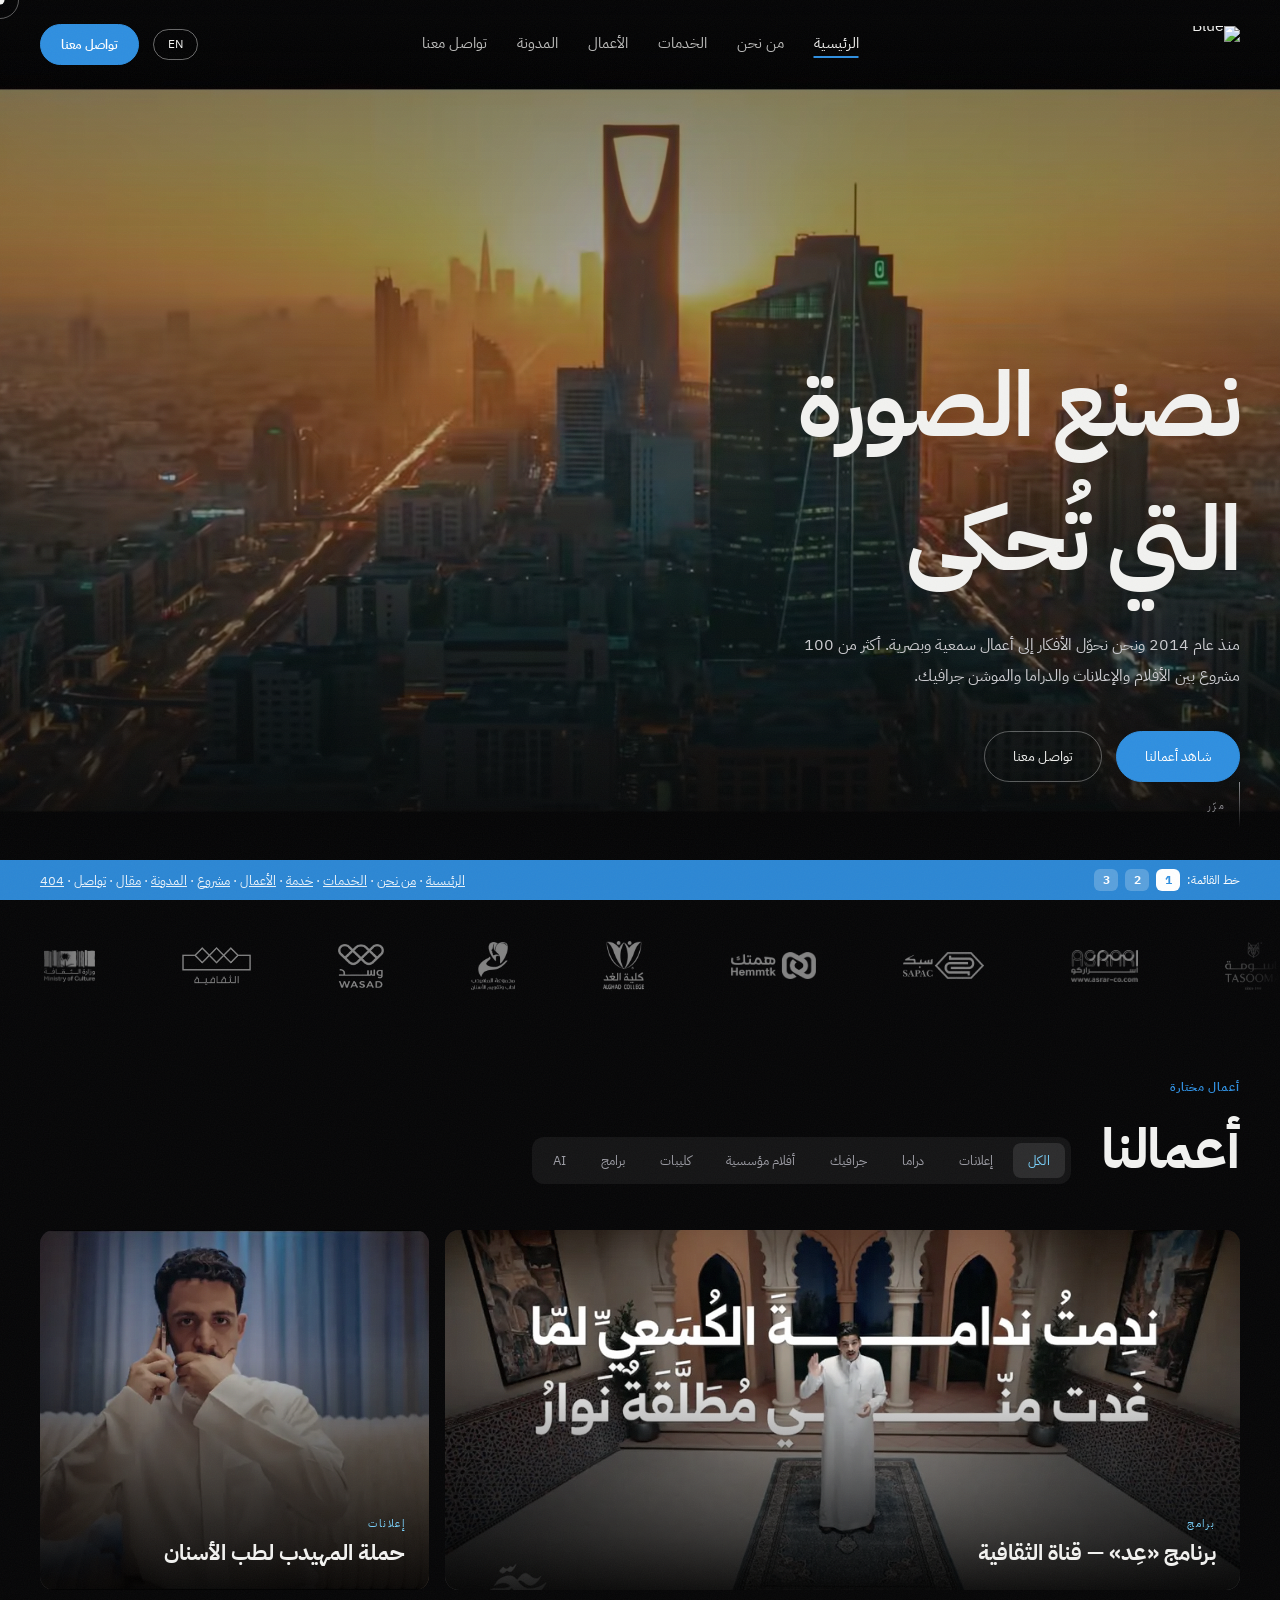
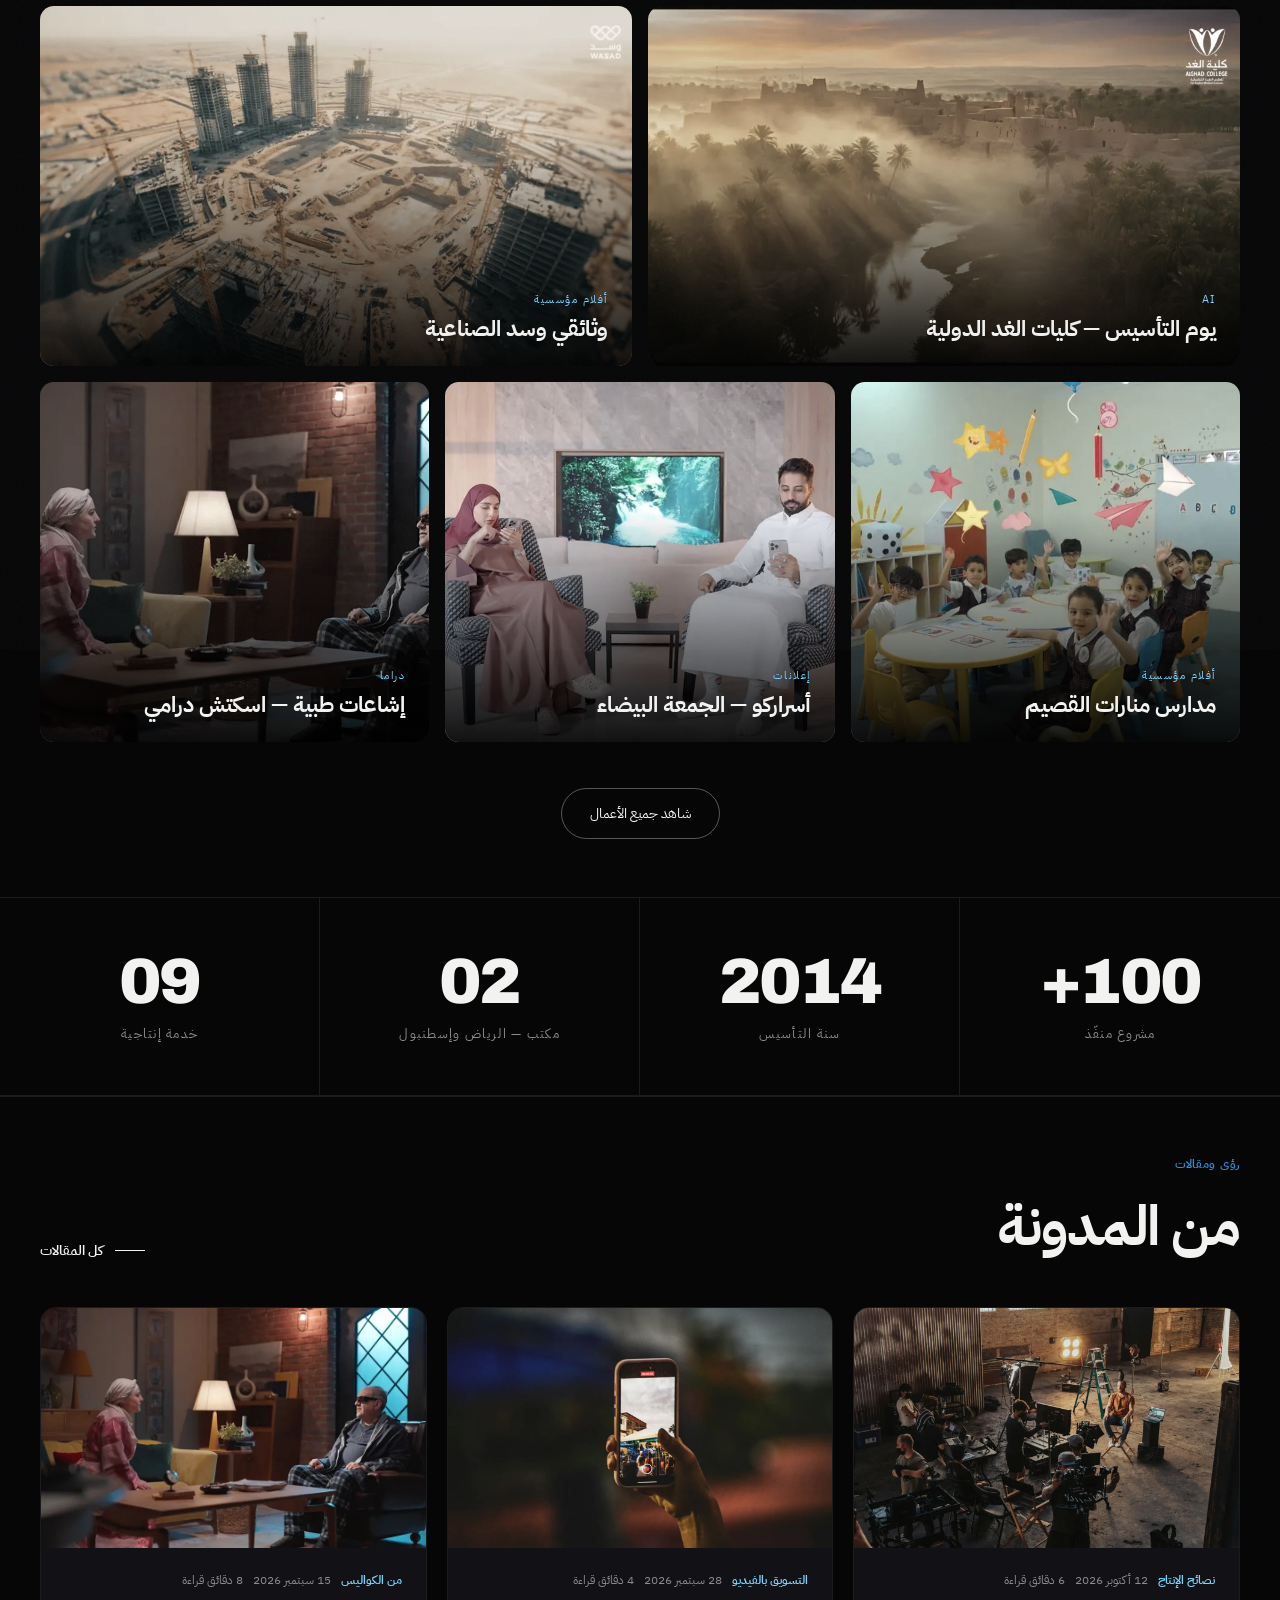
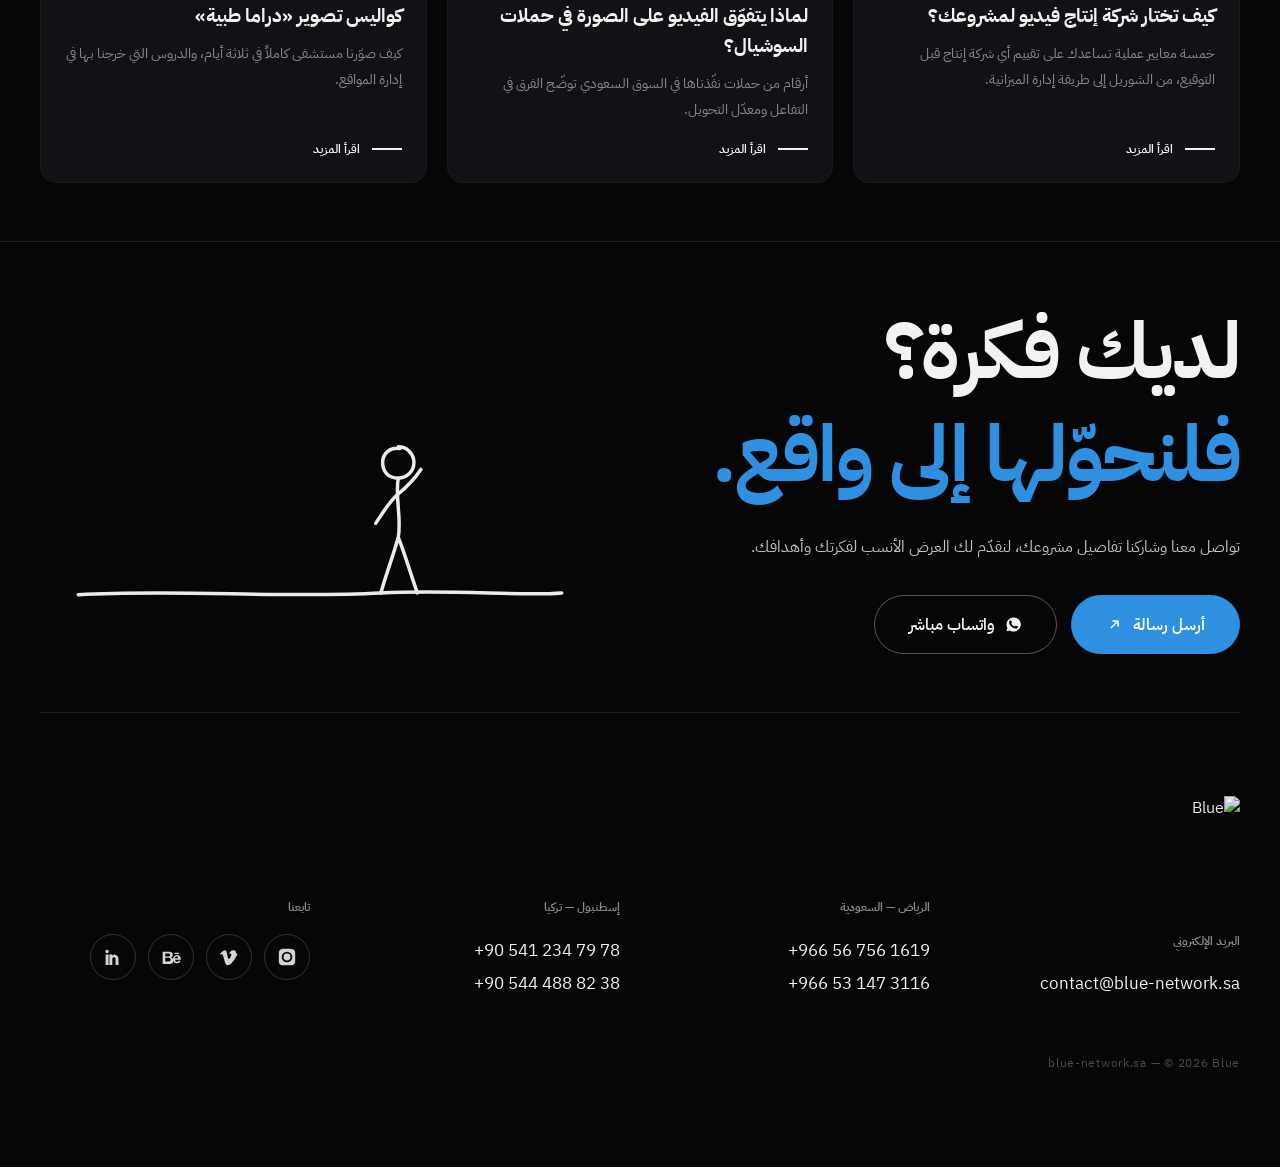
==== index.html @ dc93fd72 "Add AI work category, Alghad Founding Day AI video (Drive embed); hero button 'Our Work' Co-Authored" ====
<!doctype html>
<html lang="ar" dir="rtl">
<head>
<meta charset="utf-8">
<meta name="viewport" content="width=device-width,initial-scale=1">
<title>Blue — إنتاج فيديو وإعلانات في الرياض</title>
<link rel="preconnect" href="https://fonts.googleapis.com">
<link rel="preconnect" href="https://fonts.gstatic.com" crossorigin>
<link href="https://fonts.googleapis.com/css2?family=Archivo:wght@200;300;400;600;800;900&family=IBM+Plex+Sans+Arabic:wght@200;300;400;500;600;700&family=Almarai:wght@300;400;700;800&family=Tajawal:wght@300;400;500;700&display=swap" rel="stylesheet">
<link rel="preload" as="image" href="assets/media/reel26-poster.webp" fetchpriority="high">
<link rel="stylesheet" href="assets/base.css">
<style>
/* ── الهيرو (خاص بالرئيسية) ── */
.hero{position:relative;height:100svh;width:100%;overflow:hidden;
  background:#000 url(assets/media/reel26-poster.webp) center/cover no-repeat}
/* الشوريل مستضاف محلياً: الصورة تظهر فوراً، والفيديو يبدأ فوقها أثناء التحميل */
.hero video{position:absolute;inset:0;width:100%;height:100%;object-fit:cover;pointer-events:none}
.hero::after{content:"";position:absolute;inset:0;
  background:linear-gradient(to top,rgba(6,6,7,.96) 2%,rgba(6,6,7,.22) 46%,rgba(6,6,7,.5) 100%)}
.hero-in{position:absolute;inset:0;z-index:4;display:flex;flex-direction:column;justify-content:flex-end;
  padding:0 var(--pad) 118px}
.kick{display:flex;align-items:center;gap:14px;font-size:11px;letter-spacing:.3em;color:#b6b6bc;margin-bottom:26px;
  opacity:0;animation:fade .9s var(--ease) .15s forwards}
.kick::before{content:"";width:46px;height:1px;background:var(--accent)}
.hero h1{font-family:var(--en);font-weight:900;font-size:clamp(3.4rem,11vw,11rem);line-height:.82;
  letter-spacing:-.045em;text-transform:uppercase}
html[lang="ar"] .hero h1{font-family:var(--ar);font-weight:700;letter-spacing:-.02em;line-height:1.34;
  font-size:clamp(2.3rem,7vw,6.8rem);text-transform:none}
.hero h1 .ln{display:block;overflow:hidden}
.hero h1 .ln i{display:block;font-style:normal;transform:translateY(125%);animation:rise 1.1s var(--ease) forwards}
.hero h1 .ln:nth-child(2) i{animation-delay:.1s}
html[lang="ar"] .hero h1 .ln{padding-block:.16em .24em;margin-block:-.16em -.24em}
@keyframes rise{to{transform:none}}
@keyframes fade{to{opacity:1}}
.hero .sub{margin-top:30px;max-width:48ch;color:#cdcdd1;font-size:16px;line-height:1.9;opacity:0;
  animation:fade 1s var(--ease) .55s forwards}
.hero .row{margin-top:40px;display:flex;gap:14px;flex-wrap:wrap;opacity:0;animation:fade 1s var(--ease) .75s forwards}
.scrollhint{position:absolute;bottom:72px;inset-inline-start:var(--pad);z-index:5;display:flex;align-items:center;
  gap:12px;font-size:10px;letter-spacing:.28em;color:var(--dim)}
.scrollhint span{width:1px;height:46px;background:linear-gradient(var(--dim),transparent);animation:drop 2s infinite}
@keyframes drop{0%{transform:scaleY(0);transform-origin:top}50%{transform:scaleY(1);transform-origin:top}
  51%{transform-origin:bottom}100%{transform:scaleY(0);transform-origin:bottom}}
@media(max-width:760px){.hero-in{padding-bottom:84px}.scrollhint{display:none}}
</style>
</head>
<body data-page="index.html">
<div id="slot-header"></div>

<section class="hero">
  <video class="reel" autoplay muted loop playsinline preload="auto" poster="assets/media/reel26-poster.webp" aria-hidden="true">
    <source src="assets/media/reel26-720-av1.mp4" type='video/mp4; codecs="av01.0.05M.08"' media="(max-width: 900px)">
    <source src="assets/media/reel26-1080-av1.mp4" type='video/mp4; codecs="av01.0.08M.08"'>
    <source src="assets/media/reel26-720.mp4" type="video/mp4">
  </video>
  <div class="hero-in">
        <h1>
      <span class="ln"><i data-ar="نصنع الصورة" data-en="WE MAKE">نصنع الصورة</i></span>
      <span class="ln"><i data-ar="التي تُحكى" data-en="PICTURES TALK">التي تُحكى</i></span>
    </h1>
    <p class="sub" data-ar="منذ عام 2014 ونحن نحوّل الأفكار إلى أعمال سمعية وبصرية. أكثر من 100 مشروع بين الأفلام والإعلانات والدراما والموشن جرافيك."
       data-en="Since 2014 we have turned ideas into audiovisual work. Over 100 projects across film, commercials, drama and motion graphics.">
      منذ عام 2014 ونحن نحوّل الأفكار إلى أعمال سمعية وبصرية. أكثر من 100 مشروع بين الأفلام والإعلانات والدراما والموشن جرافيك.</p>
    <div class="row">
      <a href="portfolio.html" class="btn fill" data-ar="شاهد أعمالنا" data-en="Our Work">شاهد أعمالنا</a>
      <a href="contact.html" class="btn" data-ar="تواصل معنا" data-en="Get in touch">تواصل معنا</a>
    </div>
  </div>
  <div class="scrollhint"><span></span><em style="font-style:normal" data-ar="مرّر" data-en="SCROLL">مرّر</em></div>
</section>

<div data-slot="logos"></div>

<!-- الأعمال -->
<section class="sec"><div class="wrap">
  <div class="shead rev">
    <div>
      <p class="eyebrow" data-ar="أعمال مختارة" data-en="Selected Works">أعمال مختارة</p>
      <h2 class="display h2" data-ar="أعمالنا" data-en="Our Work">أعمالنا</h2>
    </div>
    <div class="filters" data-filters="#mosaic"></div>
  </div>
  <div class="mosaic" id="mosaic"></div>
  <div class="rev" style="margin-top:46px;text-align:center">
    <a href="portfolio.html" class="btn" data-ar="شاهد جميع الأعمال" data-en="View all projects">شاهد جميع الأعمال</a>
  </div>
</div></section>

<section class="stats rev">
  <div class="stat"><b>100+</b><span data-ar="مشروع منفّذ" data-en="Projects delivered">مشروع منفّذ</span></div>
  <div class="stat"><b>2014</b><span data-ar="سنة التأسيس" data-en="Founded">سنة التأسيس</span></div>
  <div class="stat"><b>02</b><span data-ar="مكتب — الرياض وإسطنبول" data-en="Offices — Riyadh & Istanbul">مكتب — الرياض وإسطنبول</span></div>
  <div class="stat"><b>09</b><span data-ar="خدمة إنتاجية" data-en="Production services">خدمة إنتاجية</span></div>
</section>

<!-- من المدونة -->
<section class="sec" style="border-top:1px solid var(--line)"><div class="wrap">
  <div class="shead rev" style="justify-content:space-between;width:100%">
    <div>
      <p class="eyebrow" data-ar="رؤى ومقالات" data-en="Insights">رؤى ومقالات</p>
      <h2 class="display h2" data-ar="من المدونة" data-en="From the Blog">من المدونة</h2>
    </div>
    <a href="blog.html" class="link-line" data-ar="كل المقالات" data-en="All articles">كل المقالات</a>
  </div>
  <div class="posts rev" id="posts"></div>
</div></section>

<div data-slot="cta"></div>
<div id="slot-footer"></div>

<script src="assets/site.js"></script>
<script>
/* بدون حركة أو مع توفير البيانات: تبقى الصورة الثابتة فقط */
(()=>{
  const v=document.querySelector('.hero .reel');
  if(matchMedia('(prefers-reduced-motion: reduce)').matches || navigator.connection?.saveData){
    v.removeAttribute('autoplay'); v.preload='none'; v.pause();
  }
})();
document.addEventListener('DOMContentLoaded',()=>{
  const mos=document.getElementById('mosaic');
  mos.innerHTML = PROJECTS.slice(0,7).map(p=>tile(p)).join('');
  layMosaic(mos);

  const POSTS=[
    {ar:'كيف تختار شركة إنتاج فيديو لمشروعك؟',en:'How to choose a video production company',
     car:'نصائح الإنتاج',cen:'Production Tips',d:'12 أكتوبر 2026',r:'6',
     exar:'خمسة معايير عملية تساعدك على تقييم أي شركة إنتاج قبل التوقيع، من الشوريل إلى طريقة إدارة الميزانية.',
     exen:'Five practical criteria to evaluate any production house before signing.',
     img:'assets/blog/choose-company.webp'},
    {ar:'لماذا يتفوّق الفيديو على الصورة في حملات السوشيال؟',en:'Why video outperforms stills on social',
     car:'التسويق بالفيديو',cen:'Video Marketing',d:'28 سبتمبر 2026',r:'4',
     exar:'أرقام من حملات نفّذناها في السوق السعودي توضّح الفرق في التفاعل ومعدّل التحويل.',
     exen:'Numbers from campaigns we ran in the Saudi market showing the engagement gap.',
     img:'assets/blog/video-social.webp'},
    {ar:'كواليس تصوير «دراما طبية»',en:'Behind the scenes of Medical Drama',
     car:'من الكواليس',cen:'Behind the Scenes',d:'15 سبتمبر 2026',r:'8',
     exar:'كيف صوّرنا مستشفى كاملاً في ثلاثة أيام، والدروس التي خرجنا بها في إدارة المواقع.',
     exen:'How we shot a full hospital in three days, and what we learned about location management.',
     img:'assets/work/medical-drama.webp'}
  ];
  document.getElementById('posts').innerHTML = POSTS.map(p=>
    `<a class="post" href="article.html">
      <span class="ph"><img src="${p.img}" alt="" loading="lazy" decoding="async"></span>
      <span class="bd">
        <span class="meta"><span class="c" data-ar="${p.car}" data-en="${p.cen}">${p.car}</span>
          <span>${p.d}</span><span data-ar="${p.r} دقائق قراءة" data-en="${p.r} min read">${p.r} دقائق قراءة</span></span>
        <h3 data-ar="${p.ar}" data-en="${p.en}">${p.ar}</h3>
        <p data-ar="${p.exar}" data-en="${p.exen}">${p.exar}</p>
        <span class="link-line" data-ar="اقرأ المزيد" data-en="Read more">اقرأ المزيد</span>
      </span></a>`).join('');
});
</script>
</body>
</html>
---- assets/base.css ----
/* ═══════════════════════════════════════════════
   Blue Pro House — نظام التصميم المشترك
   ═══════════════════════════════════════════════ */

:root{
  --bg:#060607; --card:#121216; --card2:#17171c;
  --fg:#f2f2f0; --dim:#8a8a8f; --line:#1b1b1f;
  --accent:#2f8fe0; --accent2:#7bd4ff;
  --en:'Archivo',system-ui,sans-serif;
  --ar:'IBM Plex Sans Arabic',system-ui,sans-serif;
  --nav:'IBM Plex Sans Arabic',system-ui,sans-serif;
  --ease:cubic-bezier(.19,1,.22,1);
  --pad:40px;
  /* نسبة أبعاد فيديو الهيرو: 1 مربّع · 1.7778 عريض 16:9 */
}
html[data-navfont='almarai']{--nav:'Almarai',system-ui,sans-serif}
html[data-navfont='tajawal']{--nav:'Tajawal',system-ui,sans-serif}
*{margin:0;padding:0;box-sizing:border-box}
html{scroll-behavior:smooth}
body{background:var(--bg);color:var(--fg);font-family:var(--ar);overflow-x:hidden;width:100%;cursor:none}
html[lang="en"] body{font-family:var(--en)}
a{color:inherit;text-decoration:none}
img{display:block;max-width:100%}
button{font-family:inherit;cursor:none}
::selection{background:var(--accent);color:#fff}

/* ── حُبيبات الفيلم ── */
.grain{position:fixed;inset:-150%;z-index:200;pointer-events:none;opacity:.04;
  background-image:url("data:image/svg+xml,%3Csvg xmlns='http://www.w3.org/2000/svg' width='300' height='300'%3E%3Cfilter id='n'%3E%3CfeTurbulence type='fractalNoise' baseFrequency='.85' numOctaves='3'/%3E%3C/filter%3E%3Crect width='300' height='300' filter='url(%23n)'/%3E%3C/svg%3E");
  animation:grain 1s steps(4) infinite}
@keyframes grain{0%{transform:translate(0,0)}25%{transform:translate(-3%,-2%)}50%{transform:translate(2%,3%)}
  75%{transform:translate(-2%,2%)}100%{transform:translate(3%,-3%)}}

/* ── المؤشر ── */
.cur{position:fixed;z-index:300;pointer-events:none;top:0;left:0;width:9px;height:9px;border-radius:50%;
  background:var(--fg);transform:translate(-50%,-50%);transition:width .3s var(--ease),height .3s var(--ease)}
.cur-ring{position:fixed;z-index:299;pointer-events:none;top:0;left:0;width:38px;height:38px;
  border:1px solid rgba(255,255,255,.35);border-radius:50%;transform:translate(-50%,-50%);
  transition:width .4s var(--ease),height .4s var(--ease),border-color .4s,background .4s}
body.hot .cur{width:0;height:0}
body.hot .cur-ring{width:78px;height:78px;border-color:var(--accent);background:rgba(47,143,224,.14)}

/* ═══ الترويسة ═══ */
header.site{position:fixed;top:0;left:0;right:0;width:100%;z-index:100;
  display:flex;align-items:center;justify-content:space-between;gap:20px;padding:24px var(--pad);
  transition:background .5s var(--ease),padding .5s var(--ease),border-color .5s}
header.site::before{content:"";position:absolute;inset:0;z-index:-1;pointer-events:none;
  background:linear-gradient(to bottom,rgba(6,6,7,.8),rgba(6,6,7,0));transition:opacity .5s}
header.site.stuck{background:rgba(6,6,7,.86);backdrop-filter:blur(18px);-webkit-backdrop-filter:blur(18px);
  padding:14px var(--pad);border-bottom:1px solid rgba(255,255,255,.08)}
header.site.stuck::before{opacity:0}
header.site.solid{background:rgba(6,6,7,.86);backdrop-filter:blur(18px);border-bottom:1px solid rgba(255,255,255,.08)}
.mark{display:block;flex-shrink:0;line-height:0}
.mark img{height:38px;width:auto;transition:height .5s var(--ease),opacity .3s}
header.site.stuck .mark img{height:30px}
.mark:hover img{opacity:.75}
header.site .mainnav{position:absolute;left:50%;top:50%;transform:translate(-50%,-50%);
  display:flex;gap:30px;align-items:center;font-family:var(--nav);font-size:14.5px;white-space:nowrap}
header.site .hactions{display:flex;gap:14px;align-items:center;flex-shrink:0}
header.site .lnk{opacity:.78;transition:opacity .3s;position:relative;padding-bottom:4px}
header.site .lnk:hover{opacity:1}
header.site .lnk.on{opacity:1}
header.site .lnk.on::after{content:"";position:absolute;inset-inline:0;bottom:0;height:1.5px;background:var(--accent)}
.langbtn{border:1px solid rgba(255,255,255,.4);border-radius:40px;padding:6px 14px;font-size:11.5px;background:none;
  color:inherit;transition:.3s;flex-shrink:0}
.langbtn:hover{background:#fff;color:#000}
.quote{background:var(--accent);border:1px solid var(--accent);color:#fff;border-radius:40px;padding:10px 20px;
  font-size:13px;font-weight:600;transition:.3s;flex-shrink:0;font-family:var(--nav)}
.quote:hover{background:#fff;border-color:#fff;color:#000}
/* زر القائمة على الموبايل */
.burger{display:none;width:34px;height:26px;background:none;border:0;position:relative;flex-shrink:0}
.burger span{position:absolute;inset-inline:0;height:2px;background:currentColor;transition:.4s var(--ease)}
.burger span:first-child{top:7px}.burger span:last-child{bottom:7px}
body.navopen .burger span:first-child{top:12px;transform:rotate(45deg)}
body.navopen .burger span:last-child{bottom:12px;transform:rotate(-45deg)}
.mobnav{position:fixed;inset:0;z-index:95;background:var(--bg);display:flex;flex-direction:column;
  justify-content:center;gap:26px;padding:0 var(--pad);opacity:0;visibility:hidden;transition:.45s var(--ease)}
body.navopen .mobnav{opacity:1;visibility:visible}
.mobnav nav{display:flex;flex-direction:column;gap:6px}
.mobnav .lnk{font-family:var(--nav);font-size:clamp(1.8rem,8vw,2.6rem);font-weight:700;padding:8px 0;
  border-bottom:1px solid var(--line)}
.mobnav .lnk.on{color:var(--accent2)}
.mobnav .btn{align-self:flex-start}

/* ═══ الطباعة ═══ */
h1,h2,h3,h4{font-weight:700}
.display{font-family:var(--en);font-weight:900;letter-spacing:-.04em;line-height:.9;text-transform:uppercase}
html[lang="ar"] .display{font-family:var(--ar);font-weight:700;text-transform:none;letter-spacing:-.02em;
  line-height:1.25}
.h1{font-size:clamp(2.6rem,8vw,7rem)}
html[lang="ar"] .h1{font-size:clamp(2.2rem,6.4vw,5.6rem)}
.h2{font-size:clamp(2.1rem,5.4vw,4.4rem)}
html[lang="ar"] .h2{font-size:clamp(1.8rem,4.4vw,3.6rem)}
.h3{font-size:clamp(1.5rem,3.2vw,2.4rem)}
.eyebrow{display:flex;align-items:center;gap:12px;font-size:11px;letter-spacing:.26em;color:var(--dim);
  margin-bottom:16px}
.eyebrow::before{content:"";width:34px;height:1px;background:var(--accent);flex-shrink:0}
html[lang="ar"] .eyebrow{letter-spacing:.06em;font-size:12px}
.lead{font-size:clamp(1rem,1.6vw,1.15rem);line-height:2;color:#c6c6cc}
.muted{color:var(--dim)}

/* ═══ الأزرار ═══ */
.btn{display:inline-flex;align-items:center;gap:10px;border:1px solid rgba(255,255,255,.32);border-radius:60px;
  padding:14px 28px;font-size:14px;transition:.35s var(--ease);background:none;color:inherit}
.btn:hover{background:var(--fg);color:#000;border-color:var(--fg)}
.btn.fill{background:var(--accent);border-color:var(--accent);color:#fff}
.btn.fill:hover{background:#fff;border-color:#fff;color:#000}
.btn.sm{padding:10px 20px;font-size:13px}
.link-line{display:inline-flex;align-items:center;gap:12px;font-size:13.5px;font-weight:600;transition:color .3s}
.link-line::before{content:"";width:30px;height:1.5px;background:currentColor;transition:width .35s var(--ease)}
.link-line:hover{color:var(--accent2)}
.link-line:hover::before{width:46px}

/* ═══ التخطيط ═══ */
.wrap{max-width:1400px;margin:0 auto;padding-inline:var(--pad)}
/* مسافة موحّدة بين الأقسام: كل قسم يأخذ --sec من أعلى ومن أسفل */
:root{--sec:clamp(36px,4.5vw,60px)}
.sec{padding-block:var(--sec)}
.sec-top{padding-top:clamp(120px,16vw,200px)}
.rev{opacity:0;transform:translateY(38px);transition:opacity 1s var(--ease),transform 1s var(--ease)}
.rev.on{opacity:1;transform:none}

/* ترويسة الصفحات الداخلية */
.phead{position:relative;padding-top:clamp(130px,17vw,210px);padding-bottom:var(--sec)}
.phead .h1{margin-bottom:18px}
.phead .lead{max-width:60ch}
.crumbs{display:flex;gap:10px;align-items:center;font-size:12px;color:var(--dim);margin-bottom:22px}
.crumbs a:hover{color:var(--fg)}
.crumbs span{opacity:.45}

/* ═══ الموزاييك ═══ */
.mosaic{display:grid;grid-template-columns:repeat(6,1fr);gap:16px;grid-auto-rows:172px}
.tile{position:relative;overflow:hidden;border-radius:14px;background:var(--card);
  transition:transform .7s var(--ease),opacity .45s}
.tile img{width:100%;height:100%;object-fit:cover;transition:transform 1.2s var(--ease),filter .6s;
  filter:grayscale(.45) contrast(1.04)}
.tile:hover img{transform:scale(1.07);filter:none}
.tile .ov{position:absolute;inset:0;z-index:2;display:flex;flex-direction:column;justify-content:flex-end;padding:24px;
  background:linear-gradient(transparent 36%,rgba(0,0,0,.9))}
.tile .ov .c{font-size:11px;color:var(--accent2);letter-spacing:.14em;margin-bottom:7px}
.tile .ov .t{font-size:clamp(1rem,1.7vw,1.5rem);font-weight:700;line-height:1.25}
.tile .play{position:absolute;inset-block-start:18px;inset-inline-end:18px;z-index:3;width:44px;height:44px;
  border-radius:50%;background:rgba(255,255,255,.15);backdrop-filter:blur(8px);display:grid;place-items:center;
  opacity:0;transform:scale(.7);transition:.45s var(--ease)}
.tile:hover .play{opacity:1;transform:none}
.tile::after{content:"";position:absolute;inset:0;border:1.5px solid transparent;border-radius:14px;z-index:4;
  transition:border-color .45s;pointer-events:none}
.tile:hover::after{border-color:rgba(123,212,255,.55)}
.tile.hide{display:none}
.s-lg{grid-column:span 4;grid-row:span 2}
.s-md{grid-column:span 2;grid-row:span 2}
.s-wd{grid-column:span 3;grid-row:span 2}
.s-fl{grid-column:span 6;grid-row:span 2}

/* الفلاتر */
.filters{display:flex;gap:5px;background:rgba(255,255,255,.055);padding:6px;border-radius:12px;flex-wrap:wrap}
.filters button{background:none;border:0;color:#9c9ca4;font-size:13px;padding:8px 15px;border-radius:8px;
  transition:.3s}
.filters button.on{background:rgba(255,255,255,.1);color:var(--accent2)}
.shead{display:flex;align-items:flex-end;justify-content:flex-start;gap:30px;margin-bottom:46px;flex-wrap:wrap}

/* ═══ الأرقام ═══ */
.stats{display:grid;grid-template-columns:repeat(auto-fit,minmax(190px,1fr));
  border-top:1px solid var(--line);border-bottom:1px solid var(--line)}
.stat{padding:52px var(--pad);border-inline-start:1px solid var(--line)}
.stat:first-child{border-inline-start:0}
.stat b{font-family:var(--en);display:block;font-size:clamp(2.4rem,5.5vw,4rem);font-weight:900;
  letter-spacing:-.04em;line-height:1}
.stat span{display:block;margin-top:10px;font-size:12.5px;color:var(--dim);letter-spacing:.1em}

/* ═══ الشريط المتحرك — سطران ضخمان بخط رفيع على أسود ═══ */
.marq{position:relative;z-index:1;background:#000;overflow:hidden;
  padding:var(--sec) 0;
  border-block:1px solid var(--line)}
.mline{overflow:hidden;direction:ltr;
  -webkit-mask-image:linear-gradient(90deg,transparent,#000 5%,#000 95%,transparent);
  mask-image:linear-gradient(90deg,transparent,#000 5%,#000 95%,transparent)}
.mline + .mline{margin-top:clamp(2px,.6vw,10px)}
.mtrack{display:flex;width:max-content;will-change:transform;
  animation:mv 46s linear infinite}
.mtrack.back{animation-name:mvback;animation-duration:54s}
.marq:hover .mtrack{animation-play-state:paused}
.mgroup{display:flex;align-items:center;flex-shrink:0;white-space:nowrap}
.mgroup .w{font-size:clamp(1.7rem,5.4vw,4.6rem);font-weight:300;color:var(--fg);line-height:1.42;
  padding-inline:.22em;letter-spacing:-.005em}
.mgroup .w.ar{font-family:var(--ar);font-weight:300}
.mgroup .w.en{font-family:var(--en);font-weight:200}
.mgroup .dash{font-size:clamp(1.5rem,4.6vw,4rem);color:#5c5c64;font-weight:200;padding-inline:.12em;
  line-height:1}
@keyframes mv{from{transform:translateX(0)}to{transform:translateX(-50%)}}
@keyframes mvback{from{transform:translateX(-50%)}to{transform:translateX(0)}}
.marq .mcta{display:flex;justify-content:center;margin-top:clamp(34px,4.5vw,56px)}
@media(prefers-reduced-motion:reduce){.mtrack{animation:none}}

/* ═══ سطور الخدمات ═══ */
.srv-list{border-top:1px solid var(--line)}
.srv-row{display:grid;grid-template-columns:58px 1fr auto;gap:26px;align-items:center;padding:32px 0;
  border-bottom:1px solid var(--line);transition:padding .45s var(--ease),background .45s}
.srv-row:hover{padding-inline:22px;background:#0d0d10}
.srv-row .n{font-family:var(--en);font-size:12px;color:var(--accent);letter-spacing:.12em}
.srv-row .t{font-size:clamp(1.25rem,3vw,2.1rem);font-weight:700;transition:transform .45s var(--ease)}
.srv-row:hover .t{transform:translateX(-10px)}
html[lang="en"] .srv-row:hover .t{transform:translateX(10px)}
.srv-row .d{font-size:13.5px;color:var(--dim);max-width:36ch;text-align:end}

/* ═══ بطاقات ═══ */
.cards{display:grid;grid-template-columns:repeat(auto-fit,minmax(265px,1fr));gap:16px}
.card{background:var(--card);border:1px solid rgba(255,255,255,.07);border-radius:16px;padding:32px 26px;
  transition:.5s var(--ease)}
.card:hover{transform:translateY(-5px);border-color:rgba(47,143,224,.45);background:var(--card2)}
.card .ic{width:46px;height:46px;border-radius:12px;background:rgba(47,143,224,.14);display:grid;place-items:center;
  color:var(--accent2);font-family:var(--en);font-weight:800;margin-bottom:18px}
.card h4{font-size:1.15rem;margin-bottom:10px}
.card p{font-size:13.5px;color:var(--dim);line-height:1.9}

/* ═══ نداء التواصل ═══ */
.cta{border-top:1px solid var(--line);padding-block:var(--sec)}
.cta-in{display:grid;grid-template-columns:auto 1fr;gap:clamp(26px,4.5vw,64px);align-items:center}
.cta .big{font-family:var(--en);font-weight:900;font-size:clamp(2.2rem,6.2vw,5.2rem);line-height:.95;
  letter-spacing:-.04em;text-transform:uppercase}
html[lang="ar"] .cta .big{font-family:var(--ar);font-weight:700;text-transform:none;letter-spacing:-.02em;
  line-height:1.3}
.cta .big .two{color:var(--accent);display:block}
.cta p{margin:26px 0 32px;max-width:52ch;color:#c2c2c8;line-height:1.95;font-size:16px}
.cta-acts{display:flex;gap:14px;flex-wrap:wrap}
.btn.lg{padding:17px 34px;font-size:15.5px;font-weight:600}

/* ── شعار الفكرة ── */
.idea{width:clamp(104px,12vw,168px);height:auto;flex-shrink:0;overflow:visible}
.idea .ring{stroke:var(--accent);stroke-width:1.2;opacity:.28}
.idea .base{stroke:var(--accent2);stroke-width:2;opacity:.5;fill:none;stroke-linecap:round}
.idea .pl{fill:var(--accent2);transform-origin:60px 100px}
.idea .pl-c{opacity:.95}
.idea .pl-l{opacity:.55;transform:rotate(-26deg) scale(.68)}
.idea .pl-r{opacity:.55;transform:rotate(26deg) scale(.68)}
.idea .spark{fill:#fff}
/* الحركة تبدأ عند ظهور القسم */
.cta .idea .ring{stroke-dasharray:340;stroke-dashoffset:340;transition:stroke-dashoffset 1.6s var(--ease) .2s}
.cta.on .idea .ring{stroke-dashoffset:0}
.cta .idea .pl{opacity:0;transform:translateY(16px) rotate(0) scale(.6);
  transition:opacity .9s var(--ease),transform 1.1s var(--ease)}
.cta.on .idea .pl-c{opacity:.95;transform:none;transition-delay:.35s}
.cta.on .idea .pl-l{opacity:.55;transform:rotate(-26deg) scale(.68);transition-delay:.5s}
.cta.on .idea .pl-r{opacity:.55;transform:rotate(26deg) scale(.68);transition-delay:.62s}
.cta .idea .spark{opacity:0;transition:opacity .6s ease .95s}
.cta.on .idea .spark{opacity:1;animation:sparkPulse 2.6s ease-in-out 1.6s infinite}
@keyframes sparkPulse{0%,100%{r:5;opacity:1}50%{r:6.6;opacity:.65}}
@media(max-width:800px){
  .cta-in{grid-template-columns:1fr;gap:26px}
  .idea{width:92px}
}
@media(prefers-reduced-motion:reduce){
  .cta .idea *{transition:none!important;animation:none!important;opacity:1!important}
  .cta .idea .ring{stroke-dashoffset:0}
}

/* ═══ الفوتر ═══ */
footer.site{padding:0 var(--pad) 54px}
.flogo{border-top:1px solid var(--line);padding-top:50px}
.flogo{display:flex;align-items:flex-end;gap:22px;flex-wrap:wrap}
.flogo img{height:clamp(68px,7vw,94px);width:auto;opacity:.95}
.ftag{font-size:14px;color:var(--dim);padding-bottom:6px}
.fgrid{display:grid;grid-template-columns:repeat(auto-fit,minmax(230px,1fr));gap:40px;padding-top:46px}
.fcol{text-align:start}
.fcol b{display:block;color:var(--dim);font-size:11px;letter-spacing:.22em;margin-bottom:16px;font-weight:600;
  line-height:1.6}
html[lang="ar"] .fcol b{letter-spacing:0;font-size:12px}
.fcol a,.fcol span{display:block;font-size:17px;line-height:1.95;color:var(--fg);transition:color .3s;
  text-align:start;white-space:nowrap}
.fcol a bdi{unicode-bidi:isolate}
.fcol a:hover{color:var(--accent2)}
.socials{display:flex;gap:12px;margin-top:4px}
.socials a{display:grid;place-items:center;width:46px;height:46px;border-radius:50%;
  border:1px solid rgba(255,255,255,.18);color:#d4d4d8;transition:.35s var(--ease)}
.socials a:hover{background:var(--accent);border-color:var(--accent);color:#fff;transform:translateY(-3px)}
.fnote{margin-top:52px;font-size:12px;color:#4a4a50;letter-spacing:.06em;text-align:start;line-height:1.9}

/* ═══ نصّ المقالات ═══ */
.prose{font-size:1.0625rem;line-height:2.05;color:#cfcfd4;max-width:70ch}
.prose > * + *{margin-top:1.3rem}
.prose h2{font-size:clamp(1.5rem,3vw,2rem);color:var(--fg);margin-top:2.8rem;line-height:1.4}
.prose h3{font-size:1.25rem;color:var(--fg);margin-top:2.1rem}
.prose a{color:var(--accent2);text-decoration:underline;text-underline-offset:4px}
.prose strong{color:var(--fg)}
.prose ul,.prose ol{padding-inline-start:1.6rem}
.prose ul{list-style:disc}.prose ol{list-style:decimal}
.prose li{margin-top:.6rem}
.prose img{border-radius:12px;width:100%}
.prose blockquote{border-inline-start:3px solid var(--accent);padding-inline-start:1.4rem;font-style:italic;
  color:#b6b6bd}
.prose figcaption{font-size:12.5px;color:var(--dim);margin-top:10px}

/* ═══ الأسئلة الشائعة ═══ */
.faq{border-top:1px solid var(--line)}
.faq details{border-bottom:1px solid var(--line)}
.faq summary{list-style:none;padding:26px 0;font-size:clamp(1rem,2vw,1.25rem);font-weight:600;
  display:flex;align-items:center;justify-content:space-between;gap:18px;transition:color .3s}
.faq summary::-webkit-details-marker{display:none}
.faq summary:hover{color:var(--accent2)}
.faq summary::after{content:"+";font-family:var(--en);font-size:1.4rem;color:var(--accent);flex-shrink:0;
  transition:transform .35s var(--ease)}
.faq details[open] summary::after{transform:rotate(45deg)}
.faq .a{padding:0 0 26px;color:var(--dim);line-height:2;max-width:78ch}

/* ═══ النماذج ═══ */
.field{display:block;margin-bottom:20px}
.field span{display:block;font-size:13px;color:#c2c2c8;margin-bottom:9px}
.field input,.field textarea,.field select{width:100%;background:var(--card);border:1px solid rgba(255,255,255,.12);
  border-radius:10px;padding:14px 16px;color:var(--fg);font-family:inherit;font-size:15px;transition:.3s;
  cursor:none}
.field input:focus,.field textarea:focus,.field select:focus{outline:none;border-color:var(--accent);
  background:var(--card2)}
.field textarea{resize:vertical;min-height:130px}

/* ═══ شبكة شعارات العملاء ═══ */
.logos{display:grid;grid-template-columns:repeat(auto-fit,minmax(150px,1fr));gap:1px;background:var(--line);
  border:1px solid var(--line)}
.logos div{background:var(--bg);aspect-ratio:2.4/1;display:grid;place-items:center;color:#5a5a62;
  font-family:var(--en);font-weight:800;font-size:clamp(.85rem,1.4vw,1.1rem);letter-spacing:.06em;
  transition:.4s}
.logos div:hover{background:var(--card);color:var(--accent2)}

/* ═══ الفريق ═══ */
.team{display:grid;grid-template-columns:repeat(auto-fit,minmax(215px,1fr));gap:18px}
.member{position:relative;border-radius:14px;overflow:hidden;background:var(--card);aspect-ratio:3/4}
.member img{width:100%;height:100%;object-fit:cover;filter:grayscale(1);transition:.7s var(--ease)}
.member:hover img{filter:none;transform:scale(1.05)}
.member .nm{position:absolute;inset-inline:0;bottom:0;padding:20px;
  background:linear-gradient(transparent,rgba(0,0,0,.92))}
.member .nm b{display:block;font-size:1rem}
.member .nm span{font-size:12px;color:var(--accent2)}

/* ═══ مراحل العمل: خط واحد يمرّ بأربع مراحل ═══ */
.stages{list-style:none;position:relative;display:grid;grid-template-columns:repeat(4,1fr);
  gap:0 clamp(24px,3.2vw,52px);padding-top:46px}
.stages::before,.stages::after{content:"";position:absolute;top:0;inset-inline:0;height:1px}
.stages::before{background:var(--line)}
.stages::after{background:var(--accent);transform-origin:left;transition:transform 1.8s var(--ease)}
html[dir="rtl"] .stages::after{transform-origin:right}
.stages.armed:not(.on)::after{transform:scaleX(0)}
.stage{position:relative}
.stage::before{content:"";position:absolute;top:-51px;inset-inline-start:0;width:11px;height:11px;
  border-radius:50%;background:var(--accent);border:1.5px solid var(--accent);
  transition:background .5s var(--ease),border-color .5s var(--ease);transition-delay:calc(var(--i)*.38s + .15s)}
.stages.armed:not(.on) .stage::before{background:var(--bg);border-color:#3a3a40}
.stage-k{font-family:var(--en);font-size:12px;font-weight:600;color:var(--accent);letter-spacing:.14em;
  font-variant-numeric:tabular-nums;margin-inline-end:10px}
.stage-n{font-size:13px;color:var(--dim)}
.stage-p{font-size:clamp(1.2rem,1.75vw,1.55rem);line-height:1.5;font-weight:700;color:var(--fg);
  margin:16px 0 12px;text-wrap:balance}
html[lang="en"] .stage-p{letter-spacing:-.01em;line-height:1.3}
.stage-d{font-size:14px;line-height:1.9;color:var(--dim);max-width:30ch}
.stages-more{display:flex;gap:clamp(22px,3vw,40px);align-items:center;flex-wrap:wrap;margin-top:clamp(48px,6vw,72px)}
.stages-more .link-line.quiet{color:var(--dim)}
.stages-more .link-line.quiet:hover{color:var(--accent2)}
@media(max-width:900px){
  .stages{grid-template-columns:1fr;gap:38px;padding-top:0;padding-inline-start:34px}
  .stages::before,.stages::after{inset-inline:auto;inset-inline-start:5px;top:6px;bottom:6px;width:1px;height:auto}
  .stages::after,html[dir="rtl"] .stages::after{transform-origin:top}
  .stages.armed:not(.on)::after{transform:scaleY(0)}
  .stage::before{top:4px;inset-inline-start:-34px}
  .stage-p{margin-top:10px}
  .stage-d{max-width:46ch}
}

/* ── الرؤية والرسالة: بيانان، يُرسم خطهما ثم تُضاء العبارة المفتاحية ── */
.vm-row:last-child{padding-bottom:0}
.vm-row{position:relative;display:grid;grid-template-columns:minmax(160px,.3fr) 1fr;
  gap:clamp(24px,5vw,80px);align-items:baseline;padding-block:clamp(44px,6vw,80px)}
.vm-row::before,.vm-row::after{content:"";position:absolute;top:0;inset-inline-start:0;height:1px}
.vm-row::before{inset-inline-end:0;background:var(--line)}
.vm-row::after{width:clamp(64px,12vw,168px);background:var(--accent);transform-origin:left;
  transition:transform 1.1s var(--ease),width .9s var(--ease)}
html[dir="rtl"] .vm-row::after{transform-origin:right}
.vm-l{font-size:clamp(1.15rem,1.8vw,1.45rem);font-weight:600;color:var(--fg)}
.vm-s{font-size:clamp(1.4rem,3vw,2.45rem);font-weight:500;line-height:1.65;color:#9c9ca3;max-width:30ch}
html[lang="en"] .vm-s{line-height:1.35;letter-spacing:-.01em;max-width:34ch}
.vm-s em{font-style:normal;color:var(--fg);padding-bottom:.06em;
  background:linear-gradient(var(--accent),var(--accent)) no-repeat left bottom/100% 2px;
  transition:color .8s var(--ease) .9s,background-size 1.3s var(--ease) 1s}
html[dir="rtl"] .vm-s em{background-position:right bottom}
/* هادئ حتى اللمس: الخط يمتد على عرض الصف */
.vm-row:hover::after{width:100%}
/* حالة ما قبل الظهور — تُفعَّل بالجافاسكريبت فقط */
.vm-row.armed:not(.on)::after{transform:scaleX(0)}
.vm-row.armed .vm-side,.vm-row.armed .vm-s{transition:opacity 1s var(--ease),transform 1.1s var(--ease)}
.vm-row.armed .vm-s{transition-delay:.2s}
.vm-row.armed:not(.on) .vm-side{opacity:0;transform:translateY(14px)}
.vm-row.armed:not(.on) .vm-s{opacity:0;transform:translateY(30px)}
.vm-row.armed:not(.on) .vm-s em{color:inherit;background-size:0 2px}
@media(max-width:760px){
  .vm-row{grid-template-columns:1fr;gap:18px;padding-block:40px}
  .vm-s{max-width:none}
}

/* ═══ معرض صور المشروع ═══ */
.gal{display:grid;grid-template-columns:repeat(auto-fit,minmax(280px,1fr));gap:16px}
.gal img{border-radius:12px;aspect-ratio:16/10;object-fit:cover;transition:.6s var(--ease)}
.gal img:hover{transform:scale(1.02)}

/* ═══ بطاقة مقال ═══ */
.posts{display:grid;grid-template-columns:repeat(auto-fit,minmax(300px,1fr));gap:20px}
.post{border:1px solid var(--line);border-radius:16px;overflow:hidden;background:var(--card);
  transition:.5s var(--ease);display:flex;flex-direction:column}
.post:hover{border-color:rgba(47,143,224,.5);transform:translateY(-4px)}
.post .ph{aspect-ratio:16/10;overflow:hidden}
.post .ph img{width:100%;height:100%;object-fit:cover;transition:.8s var(--ease)}
.post:hover .ph img{transform:scale(1.06)}
.post .bd{padding:24px;flex:1;display:flex;flex-direction:column}
.post .meta{display:flex;flex-wrap:wrap;gap:10px;font-size:11.5px;color:var(--dim);margin-bottom:12px}
.post .meta .c{color:var(--accent2);font-weight:600}
.post h3{font-size:1.2rem;line-height:1.55;margin-bottom:10px;transition:color .3s}
.post:hover h3{color:var(--accent2)}
.post p{font-size:13.5px;color:var(--dim);line-height:1.9;flex:1}
.post .link-line{margin-top:18px;font-size:12px}

/* ═══ تنبيه النموذج ═══ */
.mockbar{position:fixed;bottom:0;inset-inline:0;z-index:150;background:rgba(47,143,224,.95);color:#fff;
  font-size:12.5px;padding:9px var(--pad);display:flex;justify-content:space-between;gap:16px;flex-wrap:wrap;
  backdrop-filter:blur(8px)}
.mockbar a{text-decoration:underline;opacity:.9}
body{padding-bottom:38px}

@media(prefers-reduced-motion:reduce){
  .marq::after{display:none}.mtrack{animation:none}.grain{display:none}
}

/* ═══ الشاشات الصغيرة ═══ */
@media(max-width:1000px){
  .mosaic{grid-template-columns:repeat(2,1fr);grid-auto-rows:152px}
  .s-lg,.s-wd,.s-md,.s-fl{grid-column:span 2;grid-row:span 1}
  .s-lg{grid-row:span 2}
}
@media(max-width:1180px){
  header.site .mainnav{gap:20px;font-size:13.5px}
  .hide-md{display:none!important}
}
@media(max-width:860px){
  header.site .mainnav{display:none}
  .burger{display:block}
}
@media(max-width:760px){
  :root{--pad:20px}
  body{cursor:auto}.cur,.cur-ring{display:none}
  header.site nav{gap:12px;font-size:12.5px}
  .hide-m{display:none!important}
  .stat{padding:32px var(--pad);border-inline-start:0;border-top:1px solid var(--line)}
  .srv-row{grid-template-columns:40px 1fr;gap:14px}.srv-row .d{display:none}
  .fcol a,.fcol span{font-size:16px}
}

/* ═══════════════════════════════════════════
   إضافات: الخدمات بالأعمدة · بدائل الرؤية والرسالة
   · بدائل التواصل · شريط النموذج · 404
   ═══════════════════════════════════════════ */

/* ── الخدمات: ثلاثة أعمدة بأكورديون بدون ترقيم ── */
.phases{display:grid;grid-template-columns:repeat(3,1fr);gap:1px;background:var(--line);
  border:1px solid var(--line)}
.phase-col{background:var(--bg);padding:34px 28px;display:flex;flex-direction:column}
.phase-col > h3{font-size:clamp(1.15rem,2vw,1.5rem);font-weight:700;margin-bottom:10px}
.phase-col > .note{font-size:13px;color:var(--dim);line-height:1.9;margin-bottom:24px;min-height:4.4em}
.acc{border-top:1px solid var(--line)}
.acc details{border-bottom:1px solid var(--line)}
.acc summary{list-style:none;cursor:none;padding:16px 0;font-size:15.5px;font-weight:600;
  display:flex;align-items:center;justify-content:space-between;gap:14px;transition:color .3s}
.acc summary::-webkit-details-marker{display:none}
.acc summary:hover{color:var(--accent2)}
.acc summary::after{content:"";width:11px;height:11px;flex-shrink:0;border-inline-end:1.8px solid var(--accent);
  border-block-end:1.8px solid var(--accent);transform:rotate(45deg) translateY(-2px);
  transition:transform .35s var(--ease)}
.acc details[open] summary::after{transform:rotate(225deg) translateY(-2px)}
.acc details[open] summary{color:var(--accent2)}
.acc .ab{padding:0 0 18px;font-size:13.5px;color:var(--dim);line-height:1.95}
.acc .ab a{color:var(--accent2);font-size:12.5px;display:inline-block;margin-top:10px}
@media(max-width:900px){
  .phases{grid-template-columns:1fr}
  .phase-col > .note{min-height:0}
}

/* ── بدائل التواصل ── */
/* بديل 1 — حقول بخطوط سفلية */
.cf1 .fl{position:relative;margin-bottom:34px}
.cf1 .fl input,.cf1 .fl textarea,.cf1 .fl select{width:100%;background:none;border:0;
  border-bottom:1px solid rgba(255,255,255,.22);border-radius:0;padding:12px 0;color:var(--fg);
  font-family:inherit;font-size:17px;cursor:none;transition:border-color .35s}
.cf1 .fl textarea{min-height:90px;resize:vertical}
.cf1 .fl select option{background:var(--card);color:var(--fg)}
.cf1 .fl input:focus,.cf1 .fl textarea:focus,.cf1 .fl select:focus{outline:none;border-color:var(--accent)}
.cf1 .fl label{position:absolute;inset-inline-start:0;top:12px;font-size:17px;color:#73737c;
  pointer-events:none;transition:.3s var(--ease)}
.cf1 .fl input:focus + label,.cf1 .fl input:not(:placeholder-shown) + label,
.cf1 .fl textarea:focus + label,.cf1 .fl textarea:not(:placeholder-shown) + label,
.cf1 .fl.filled label{top:-14px;font-size:11.5px;letter-spacing:.1em;color:var(--accent2)}
.cf1 .two{display:grid;grid-template-columns:1fr 1fr;gap:28px}

/* بديل 2 — جملة قابلة للتعبئة */
.cf2{font-size:clamp(1.2rem,2.6vw,2rem);line-height:2.5;font-weight:300;color:#d8d8de;max-width:48ch}
.cf2 .slot{display:inline-block;position:relative;min-width:7ch}
.cf2 input,.cf2 select{background:none;border:0;border-bottom:2px dashed rgba(47,143,224,.55);
  color:var(--accent2);font-family:inherit;font-size:inherit;font-weight:500;padding:0 6px 2px;
  text-align:center;cursor:none;min-width:7ch}
.cf2 input:focus,.cf2 select:focus{outline:none;border-bottom-style:solid;border-color:var(--accent)}
.cf2 input::placeholder{color:#5f5f68}
.cf2 select option{background:var(--card);font-size:15px}
.cf2 textarea{display:block;width:100%;margin-top:26px;background:none;border:0;
  border-bottom:1px solid rgba(255,255,255,.2);color:var(--fg);font-family:inherit;
  font-size:clamp(1rem,1.7vw,1.2rem);padding:12px 0;min-height:80px;resize:vertical;cursor:none}
.cf2 textarea:focus{outline:none;border-color:var(--accent)}

/* بديل 3 — المكاتب كسطور ضخمة */
.offices{border-top:1px solid var(--line)}
.offrow{display:grid;grid-template-columns:1fr auto;gap:24px;align-items:center;
  padding-block:clamp(24px,3.4vw,40px);border-bottom:1px solid var(--line);
  transition:padding .45s var(--ease),background .45s}
.offrow:hover{padding-inline:20px;background:#0d0d10}
.offrow .city{font-size:clamp(1.6rem,4.4vw,3.2rem);font-weight:700;line-height:1;
  transition:transform .45s var(--ease)}
.offrow:hover .city{transform:translateX(-10px)}
html[lang="en"] .offrow:hover .city{transform:translateX(10px)}
.offrow .cc{font-size:12px;color:var(--dim);margin-top:10px;letter-spacing:.1em}
.offrow .nums{text-align:end;display:flex;flex-direction:column;gap:4px}
.offrow .nums a{font-size:clamp(.95rem,1.6vw,1.15rem);color:#d0d0d6;transition:color .3s}
.offrow .nums a:hover{color:var(--accent2)}
@media(max-width:700px){
  .cf1 .two,.cf2 .two{grid-template-columns:1fr}
  .offrow{grid-template-columns:1fr;gap:10px}
  .offrow .nums{text-align:start;flex-direction:row;gap:18px;flex-wrap:wrap}
}

/* ── شريط النموذج ── */
.mockbar{display:flex;align-items:center;gap:18px;flex-wrap:wrap}
.mockbar .mb-fonts{display:flex;align-items:center;gap:7px;font-size:12px}
.mockbar .mb-fonts button{background:rgba(255,255,255,.22);border:0;color:#fff;width:24px;height:22px;
  border-radius:6px;font-size:12px;font-weight:700}
.mockbar .mb-fonts button.on{background:#fff;color:var(--accent)}
.mockbar .mb-links{margin-inline-start:auto}

/* ── أيقونة الفكرة: حركة الرسم ── */
.idea{width:clamp(96px,11vw,150px);height:auto;flex-shrink:0;color:var(--accent2);overflow:visible}
.cta .idea .qhook{stroke-dasharray:120;stroke-dashoffset:120;transition:stroke-dashoffset 1.1s var(--ease) .15s}
.cta.on .idea .qhook{stroke-dashoffset:0}
.cta .idea .qdot{opacity:0;transform:scale(.3);transform-origin:57px 87px;
  transition:opacity .4s ease 1s,transform .5s var(--ease) 1s}
.cta.on .idea .qdot{opacity:1;transform:scale(1)}
.cta .idea .ray{opacity:0;transform:scale(.4);transform-origin:62px 36px;
  transition:opacity .45s var(--ease),transform .55s var(--ease)}
.cta.on .idea .r1{opacity:1;transform:none;transition-delay:1.2s}
.cta.on .idea .r2{opacity:1;transform:none;transition-delay:1.32s}
.cta.on .idea .r3{opacity:1;transform:none;transition-delay:1.44s}
@media(prefers-reduced-motion:reduce){
  .cta .idea *{transition:none!important;opacity:1!important;transform:none!important;stroke-dashoffset:0!important}
}

/* ── صفحة 404 ── */
.e404{min-height:78svh;display:grid;place-items:center;text-align:center}
.e404 .num{font-family:var(--en);font-size:clamp(6rem,22vw,16rem);font-weight:900;line-height:.85;
  letter-spacing:-.05em;color:transparent;-webkit-text-stroke:2px rgba(255,255,255,.16)}
.e404 h1{font-size:clamp(1.4rem,3.4vw,2.4rem);margin:26px 0 14px}
.e404 p{color:var(--dim);line-height:2;margin-bottom:32px}

/* ═══ تعديلات الجولة 6 ═══ */

/* الأرقام في منتصف مستطيلاتها */
.stat{text-align:center}
.stat b{text-align:center}

/* نداء التواصل بدون أيقونة */
.cta-in.nocon{grid-template-columns:1fr}

/* ── شريط شعارات العملاء (تحت الهيرو) ── */
.clients{position:relative;z-index:1;border-block:1px solid var(--line);padding:34px 0;overflow:hidden;
  direction:ltr;background:#09090b;
  -webkit-mask-image:linear-gradient(90deg,transparent,#000 6%,#000 94%,transparent);
  mask-image:linear-gradient(90deg,transparent,#000 6%,#000 94%,transparent)}
.cl-track{display:flex;width:max-content;animation:mv 58s linear infinite}
.clients:hover .cl-track{animation-play-state:paused}
.cl-grp{display:flex;align-items:center;flex-shrink:0}
.cl-grp .lg{font-family:var(--en);font-weight:800;font-size:clamp(1rem,1.7vw,1.45rem);letter-spacing:.06em;
  color:#6b6b74;white-space:nowrap;padding:0 clamp(28px,3.4vw,54px);transition:color .4s}
.cl-grp .lg:hover{color:var(--fg)}

/* الشعارات صور بيضاء: خافتة حتى المرور، وارتفاعها مضروب في معامل بصري --s */
.cl-grp .lg img{display:block;height:calc(clamp(30px,3.4vw,46px) * var(--s,1));width:auto;max-width:190px;
  object-fit:contain;opacity:.5;transition:opacity .4s}
.cl-grp .lg:hover img{opacity:1}
.logos div img{height:calc(clamp(32px,3.6vw,48px) * var(--s,1));width:auto;max-width:76%;object-fit:contain;
  opacity:.55;transition:opacity .4s}
.logos div:hover img{opacity:1}
/* صفوف مرنة: الصف الأخير الناقص يتوسّط بدل أن يترك خلايا فارغة */
.logos{display:flex;flex-wrap:wrap;justify-content:center;gap:0;background:none;border:0;
  border-top:1px solid var(--line)}
.logos div{flex:0 0 20%;border-bottom:1px solid var(--line);border-inline-end:1px solid var(--line)}
.logos div:nth-child(5n+1){border-inline-start:1px solid var(--line)}
@media(max-width:760px){
  .logos div{flex-basis:33.333%}
  .logos div:nth-child(n){border-inline-start:0}
  .logos div:nth-child(3n+1){border-inline-start:1px solid var(--line)}
}

/* ── الخدمات: سطور مطوّرة بمعاينة تتبع المؤشر ── */
.svc-group + .svc-group{margin-top:clamp(46px,6vw,78px)}
.svc-head{display:flex;align-items:baseline;gap:16px;margin-bottom:6px}
.svc-head h3{font-size:clamp(1.1rem,2vw,1.45rem);font-weight:700}
.svc-head .ln{flex:1;height:1px;background:var(--line)}
.svc-note{font-size:13.5px;color:var(--dim);line-height:1.9;margin-bottom:18px;max-width:62ch}
.svc-list{border-top:1px solid var(--line)}
.svc-row{display:grid;grid-template-columns:1fr auto;gap:26px;align-items:center;padding:26px 0;
  border-bottom:1px solid var(--line);position:relative;overflow:hidden;
  transition:padding .5s var(--ease),background .5s}
.svc-row::before{content:"";position:absolute;inset-inline-start:0;top:0;bottom:0;width:2px;
  background:var(--accent);transform:scaleY(0);transform-origin:bottom;transition:transform .45s var(--ease)}
.svc-row:hover::before{transform:scaleY(1);transform-origin:top}
.svc-row:hover{padding-inline:22px;background:#0c0c0f}
.svc-row .t{font-size:clamp(1.2rem,2.9vw,2rem);font-weight:700;transition:transform .5s var(--ease)}
.svc-row:hover .t{transform:translateX(-12px)}
html[lang="en"] .svc-row:hover .t{transform:translateX(12px)}
.svc-row .d{font-size:13.5px;color:var(--dim);max-width:40ch;text-align:end;opacity:.75;
  transition:opacity .4s}
.svc-row:hover .d{opacity:1;color:#c2c2c8}
.svc-row .go{position:absolute;inset-inline-end:22px;opacity:0;transform:translateX(12px);
  transition:.5s var(--ease);color:var(--accent2);font-size:12px;letter-spacing:.14em}
.svc-row:hover .go{opacity:1;transform:none}
.svc-row:hover .d{opacity:0}
/* معاينة الصورة التي تتبع المؤشر */
.svc-peek{position:fixed;z-index:60;width:260px;aspect-ratio:16/10;border-radius:10px;overflow:hidden;
  pointer-events:none;opacity:0;transform:translate(-50%,-50%) scale(.9);
  transition:opacity .35s var(--ease),transform .45s var(--ease);box-shadow:0 24px 60px rgba(0,0,0,.6)}
.svc-peek.on{opacity:1;transform:translate(-50%,-50%) scale(1)}
.svc-peek img{width:100%;height:100%;object-fit:cover}
@media(max-width:760px){
  .svc-row{grid-template-columns:1fr;gap:8px}
  .svc-row .d{text-align:start;max-width:none}
  .svc-row .go{display:none}
  .svc-peek{display:none}
}

/* ── تواصل: النموذج يسار والمكاتب يمين ── */
.contact-split{display:grid;grid-template-columns:1.15fr .85fr;gap:clamp(36px,5vw,76px);align-items:start}
.offrow .city{font-size:clamp(1.15rem,2vw,1.5rem)}
.offrow .cc{font-size:11.5px;margin-top:6px}
.offrow{padding-block:clamp(18px,2.4vw,26px)}
.offrow .nums a{font-size:clamp(.9rem,1.4vw,1.02rem)}
@media(max-width:920px){ .contact-split{grid-template-columns:1fr;gap:50px} }

/* ═══ تعديلات الجولة 7 ═══ */

/* العناوين الفرعية — أوضح مع الحفاظ على البساطة */
.eyebrow{display:flex;align-items:center;gap:11px;font-size:14.5px;font-weight:600;color:#e8e8ec;
  letter-spacing:0;margin-bottom:18px}
.eyebrow::before{content:"";width:7px;height:7px;background:var(--accent);border-radius:2px;flex-shrink:0}
html[lang="en"] .eyebrow{font-size:13px;letter-spacing:.14em;text-transform:uppercase}

/* شريط الشعارات داخل المساحة السوداء بلا إطار */
.clients{background:transparent;border:0;padding:clamp(26px,3.2vw,44px) 0}
/* القسم التالي للشريط يبدأ قريباً، فيبقى الفراغ فوق الشعارات وتحتها متقارباً */
.clients + .sec{padding-top:clamp(30px,3.6vw,52px)}
.cl-grp .lg{color:#5e5e67}

/* من نحن — تقريب العمودين */
.split{grid-template-columns:.78fr 1.22fr;gap:clamp(26px,3.4vw,56px)}

/* ── تواصل: النموذج بالصناديق + المكاتب مضغوطة + فراغ في المنتصف ── */
.contact-split{grid-template-columns:minmax(0,1.05fr) auto;gap:clamp(44px,9vw,150px);align-items:start}
.offices{border-top:0}
.offrow{display:block;border-bottom:1px solid var(--line);padding-block:clamp(16px,2vw,22px)}
.offrow:first-child{border-top:1px solid var(--line)}
.offrow:hover{padding-inline:0;background:none}
.offrow .city{font-size:clamp(1.1rem,1.8vw,1.35rem);font-weight:700;transition:color .35s}
.offrow:hover .city{transform:none;color:var(--accent2)}
.offrow .cc{font-size:11.5px;color:var(--dim);margin-top:4px}
.offrow .nums{display:flex;flex-direction:column;gap:2px;margin-top:8px;text-align:start}
.offrow .nums a{font-size:clamp(.95rem,1.5vw,1.08rem);color:#d0d0d6}
@media(max-width:920px){
  .contact-split{grid-template-columns:1fr;gap:48px}
}

/* ═══ تعديلات الجولة 8 ═══ */

/* ── الخدمات: عنوان المرحلة أزرق بلا خط، والوصف تحته بمسافة صغيرة ── */
.svc-head{display:block;margin-bottom:0}
.svc-head .ln{display:none}
.svc-head h3{color:var(--accent);font-size:clamp(1.2rem,2.2vw,1.6rem);font-weight:700}
.svc-note{margin:8px 0 22px;max-width:none;padding-inline:0}

/* ── تواصل: 60% رسالة · 40% بيانات، والبيانات كروت زي السابق ── */
.contact-split{grid-template-columns:60% 40%;gap:clamp(30px,3.4vw,52px);align-items:start}
.contact-split > div:first-child{max-width:620px}
.offices{border-top:0}
.offrow{background:var(--card);border:1px solid rgba(255,255,255,.07);border-radius:16px;
  padding:24px 26px;margin-bottom:14px;display:block;transition:.45s var(--ease)}
.offrow:first-child{border-top:1px solid rgba(255,255,255,.07)}
.offrow:last-child{margin-bottom:0}
.offrow:hover{transform:translateY(-4px);border-color:rgba(47,143,224,.45);background:var(--card2);
  padding-inline:26px}
.offrow .city{font-size:1.1rem;font-weight:700;color:var(--fg);transition:color .35s}
.offrow:hover .city{color:var(--accent2);transform:none}
.offrow .cc{font-size:11.5px;letter-spacing:.14em;color:var(--accent);margin-top:5px}
.offrow .nums{margin-top:14px;gap:4px}
.offrow .nums a{font-size:1rem}
@media(max-width:920px){
  .contact-split{grid-template-columns:1fr;gap:44px}
  .contact-split > div:first-child{max-width:none}
}

/* ═══ تعديلات الجولة 9 ═══ */

/* العناوين الفرعية: بلا مربع، والكلمة زرقاء */
.eyebrow::before{display:none}
.eyebrow{color:var(--accent);gap:0}
html[lang="en"] .eyebrow{color:var(--accent)}

/* الخدمات: حذف الوصف الجانبي في الرئيسية وصفحة الخدمات */
.srv-row .d,.svc-row .d{display:none}
.srv-row{grid-template-columns:58px 1fr}
.svc-row{grid-template-columns:1fr}

/* ── تواصل: المكاتب بنفس أسلوب سطور الخدمات ── */
.offices{border-top:1px solid var(--line)}
.offrow{display:grid;grid-template-columns:1fr auto;gap:22px;align-items:center;
  background:none;border:0;border-bottom:1px solid var(--line);border-radius:0;
  padding:22px 0;margin:0;position:relative;overflow:hidden;
  transition:padding .5s var(--ease),background .5s}
.offrow::before{content:"";position:absolute;inset-inline-start:0;top:0;bottom:0;width:2px;
  background:var(--accent);transform:scaleY(0);transform-origin:bottom;transition:transform .45s var(--ease)}
.offrow:hover::before{transform:scaleY(1);transform-origin:top}
.offrow:hover{padding-inline:18px;background:#0c0c0f;transform:none}
.offrow .city{font-size:clamp(1.05rem,1.8vw,1.3rem);font-weight:700;color:var(--fg);
  transition:transform .5s var(--ease),color .35s}
.offrow:hover .city{transform:translateX(-10px);color:var(--accent2)}
html[lang="en"] .offrow:hover .city{transform:translateX(10px)}
.offrow .cc{font-size:11px;letter-spacing:.12em;color:var(--dim);margin-top:4px;
  transition:transform .5s var(--ease)}
.offrow:hover .cc{transform:translateX(-10px)}
html[lang="en"] .offrow:hover .cc{transform:translateX(10px)}
.offrow .nums{flex-direction:column;gap:2px;margin-top:0;text-align:end}
.offrow .nums a{font-size:clamp(.92rem,1.5vw,1.05rem);color:#c6c6cc;transition:color .35s}
.offrow:hover .nums a{color:var(--fg)}
@media(max-width:600px){
  .offrow{grid-template-columns:1fr;gap:8px}
  .offrow .nums{text-align:start;flex-direction:row;gap:16px;flex-wrap:wrap}
}

/* ───────── تعديلات الجولة 10 — صفحة تواصل معنا (تنسيق جديد) ───────── */
.cwrap{padding-top:clamp(130px,16vw,190px);padding-bottom:var(--sec)}
.cgrid{display:grid;grid-template-columns:minmax(0,.92fr) minmax(0,1.08fr);
  gap:clamp(34px,4.6vw,76px);align-items:stretch}

/* ترويسة الصفحة */
.chead{margin-bottom:clamp(26px,3.4vw,44px)}
.chead .crumbs{margin-bottom:16px}

/* العمود الجانبي */
.cside .crumbs{margin-bottom:16px}
.cttl{font-size:clamp(2rem,4.2vw,3.5rem);line-height:1.28;margin-bottom:clamp(30px,4vw,46px);max-width:14ch}

/* العنوان أسفل العمود الجانبي، منتهياً مع حدود بطاقة النموذج */
.cside{display:flex;flex-direction:column;height:100%}
/* html[lang] لتغلب قاعدة html[lang="ar"] .h1 العامة */
html[lang] .cttl.stick{margin:auto 0;padding-block:clamp(34px,4vw,54px);max-width:none;
  font-size:clamp(1.4rem,2.3vw,2.1rem);line-height:1.35}
.cttl.stick{text-align:center}
.cttl.stick span{display:block}
.cttl.stick .k{color:var(--accent);font-size:1.75em;line-height:1.15;margin-bottom:.12em}
html[lang="en"] .cttl.stick{max-width:none;line-height:1.08}
html[lang="en"] .cttl{line-height:1.02;max-width:16ch}

.cinfo{display:flex;flex-direction:column;gap:10px}
.irow{display:grid;grid-template-columns:52px 1fr;gap:16px;align-items:center;
  background:#15151a;border:1px solid rgba(255,255,255,.05);border-radius:14px;
  padding:16px 18px;transition:background .4s var(--ease),border-color .4s var(--ease),transform .4s var(--ease)}
.irow:hover{background:#0b0b0e;border-color:rgba(255,255,255,.12)}
.irow .ic{width:52px;height:52px;border-radius:50%;display:grid;place-items:center;
  background:#202027;color:#e8e8ec;transition:background .4s var(--ease),color .4s var(--ease)}
.irow .ic svg{width:22px;height:22px}
.irow:hover .ic{background:#2c2c35;color:#fff}
.irow .tx{display:flex;flex-direction:column;gap:5px;min-width:0}
.irow .lb{font-size:12px;letter-spacing:.06em;color:var(--dim);transition:color .4s var(--ease)}
.irow:hover .lb{color:#a8a8b0}
.irow .vl{font-size:clamp(.95rem,1.5vw,1.08rem);font-weight:600;color:var(--fg);
  display:flex;align-items:center;gap:10px;flex-wrap:wrap}
.irow .vl a{color:inherit;transition:color .35s}
.irow .vl a:hover{color:#fff;text-decoration:underline;text-underline-offset:4px}
.irow .sep{font-style:normal;color:var(--dim)}

.cmap{margin-top:clamp(22px,3vw,34px);border-radius:16px;min-height:clamp(180px,20vw,250px);
  background:#121216;border:1px solid rgba(255,255,255,.05);overflow:hidden}
.cmap[hidden]{display:none}
.cmap iframe{display:block;width:100%;height:clamp(180px,20vw,250px);border:0;filter:grayscale(1) invert(.92) hue-rotate(180deg)}

/* بطاقة النموذج */
.ccard{background:#101014;border:1px solid rgba(255,255,255,.06);
  border-radius:clamp(18px,2vw,26px);padding:clamp(26px,3.2vw,44px)}
.ccard .two{display:grid;grid-template-columns:1fr 1fr;gap:0 16px}
.ccard .field input,.ccard .field textarea,.ccard .field select{background:#17171c;
  border-color:rgba(255,255,255,.08);border-radius:12px}
.ccard .field textarea{min-height:150px}
.cbtns{display:flex;gap:12px;flex-wrap:wrap;margin-top:6px}
.btn.wa svg{flex:none}
.okmsg{display:none;padding:20px 0}
.okmsg.show{display:block}
.okmsg .ic{width:56px;height:56px;border-radius:50%;background:#202027;display:grid;
  place-items:center;margin-bottom:18px}

@media(max-width:980px){
  .cgrid{grid-template-columns:1fr;gap:42px}
  .cttl{max-width:none}
  .cside{height:auto}
  .cttl.stick{margin-top:0;padding-top:clamp(28px,6vw,40px)}
}
@media(max-width:620px){
  .ccard .two{grid-template-columns:1fr}
  .irow{grid-template-columns:44px 1fr;gap:13px;padding:14px}
  .irow .ic{width:44px;height:44px}
  .irow .ic svg{width:19px;height:19px}
}

/* ── صفحة الخدمة: عمودان، وقائمة بعلامات صح ── */
.svc-split{display:grid;grid-template-columns:1fr 1fr;gap:clamp(40px,6vw,80px);align-items:start}
.checks{list-style:none}
.checks li{display:flex;gap:14px;padding:16px 0;border-bottom:1px solid var(--line);color:#c6c6cc;
  font-size:15px;line-height:1.8}
.checks li::before{content:"";flex-shrink:0;width:18px;height:18px;margin-top:5px;border-radius:50%;
  background:rgba(47,143,224,.16);
  background-image:url("data:image/svg+xml,%3Csvg xmlns='http://www.w3.org/2000/svg' width='12' height='12' viewBox='0 0 24 24' fill='none' stroke='%237bd4ff' stroke-width='3'%3E%3Cpath d='M20 6 9 17l-5-5'/%3E%3C/svg%3E");
  background-repeat:no-repeat;background-position:center}
@media(max-width:900px){.svc-split{grid-template-columns:1fr}}

/* ── الدعوة: رسم تجريدي بانحناءات يدوية — خط الفكرة يتفكّك ويرسم الكاميرا ── */
.cta-in{grid-template-columns:minmax(0,1fr) minmax(0,.95fr)}
.cta-vis{position:relative;aspect-ratio:16/10}
.cta-vis svg{width:100%;height:100%;overflow:visible;stroke:#ecebe6;stroke-width:2}
/* الخطوط تُرسم وتُمحى بانتقال؛ مخفية قبل البدء حتى لا تظهر نقطة الطرف الدائري */
.cta-vis .d{stroke-dasharray:1;stroke-dashoffset:1;visibility:hidden;
  transition:stroke-dashoffset .77s var(--ease),visibility 0s .77s}
.cta-vis.fig .fig,.cta-vis.lit .ray,.cta-vis.set .set,.cta-vis.rec .rec{stroke-dashoffset:0;visibility:visible;
  transition:stroke-dashoffset .77s var(--ease),visibility 0s}
.cta-vis .line,.cta-vis .ray,.cta-vis .acc{stroke:var(--accent2)}
.cta-vis .line{stroke-width:2.1}
.cta-vis .dim{stroke-width:1.2;opacity:.5}
.cta-vis .ray{transition-duration:.42s}
.cta-vis.lit .ray{animation:rayPulse .85s ease-in-out .42s infinite}
@keyframes rayPulse{50%{opacity:.3}}
.cta-vis .glow{fill:var(--accent);stroke:none;opacity:0;transition:opacity .5s ease}
.cta-vis.lit .glow{opacity:.3}
.cta-vis .dot{fill:#ff3b30;opacity:0;transition:opacity .3s}
.cta-vis .rtx{fill:#ecebe6;stroke:none;font-family:var(--en);font-size:11px;letter-spacing:.16em;opacity:0;transition:opacity .3s}
.cta-vis.rec .dot{opacity:1;animation:recBlink 1s steps(1) .4s infinite}
.cta-vis.rec .rtx{opacity:.85}
@keyframes recBlink{50%{opacity:.15}}
@media(max-width:900px){.cta-in{grid-template-columns:1fr}.cta-vis{max-width:560px}}
@media(prefers-reduced-motion:reduce){.cta-vis .d{transition:none}.cta-vis .dot,.cta-vis .ray{animation:none!important}}

/* الفوتر: الشعار وعمود البريد ينزلان سطراً واحداً فيقع البريد على خط الرقم الثاني.
   فقط حين تكون الأعمدة في صف واحد */
@media(min-width:1100px){
  .flogo img{position:relative;top:calc(17px * 1.95)}
  .fgrid > .fcol:first-child{padding-top:calc(17px * 1.95)}
}
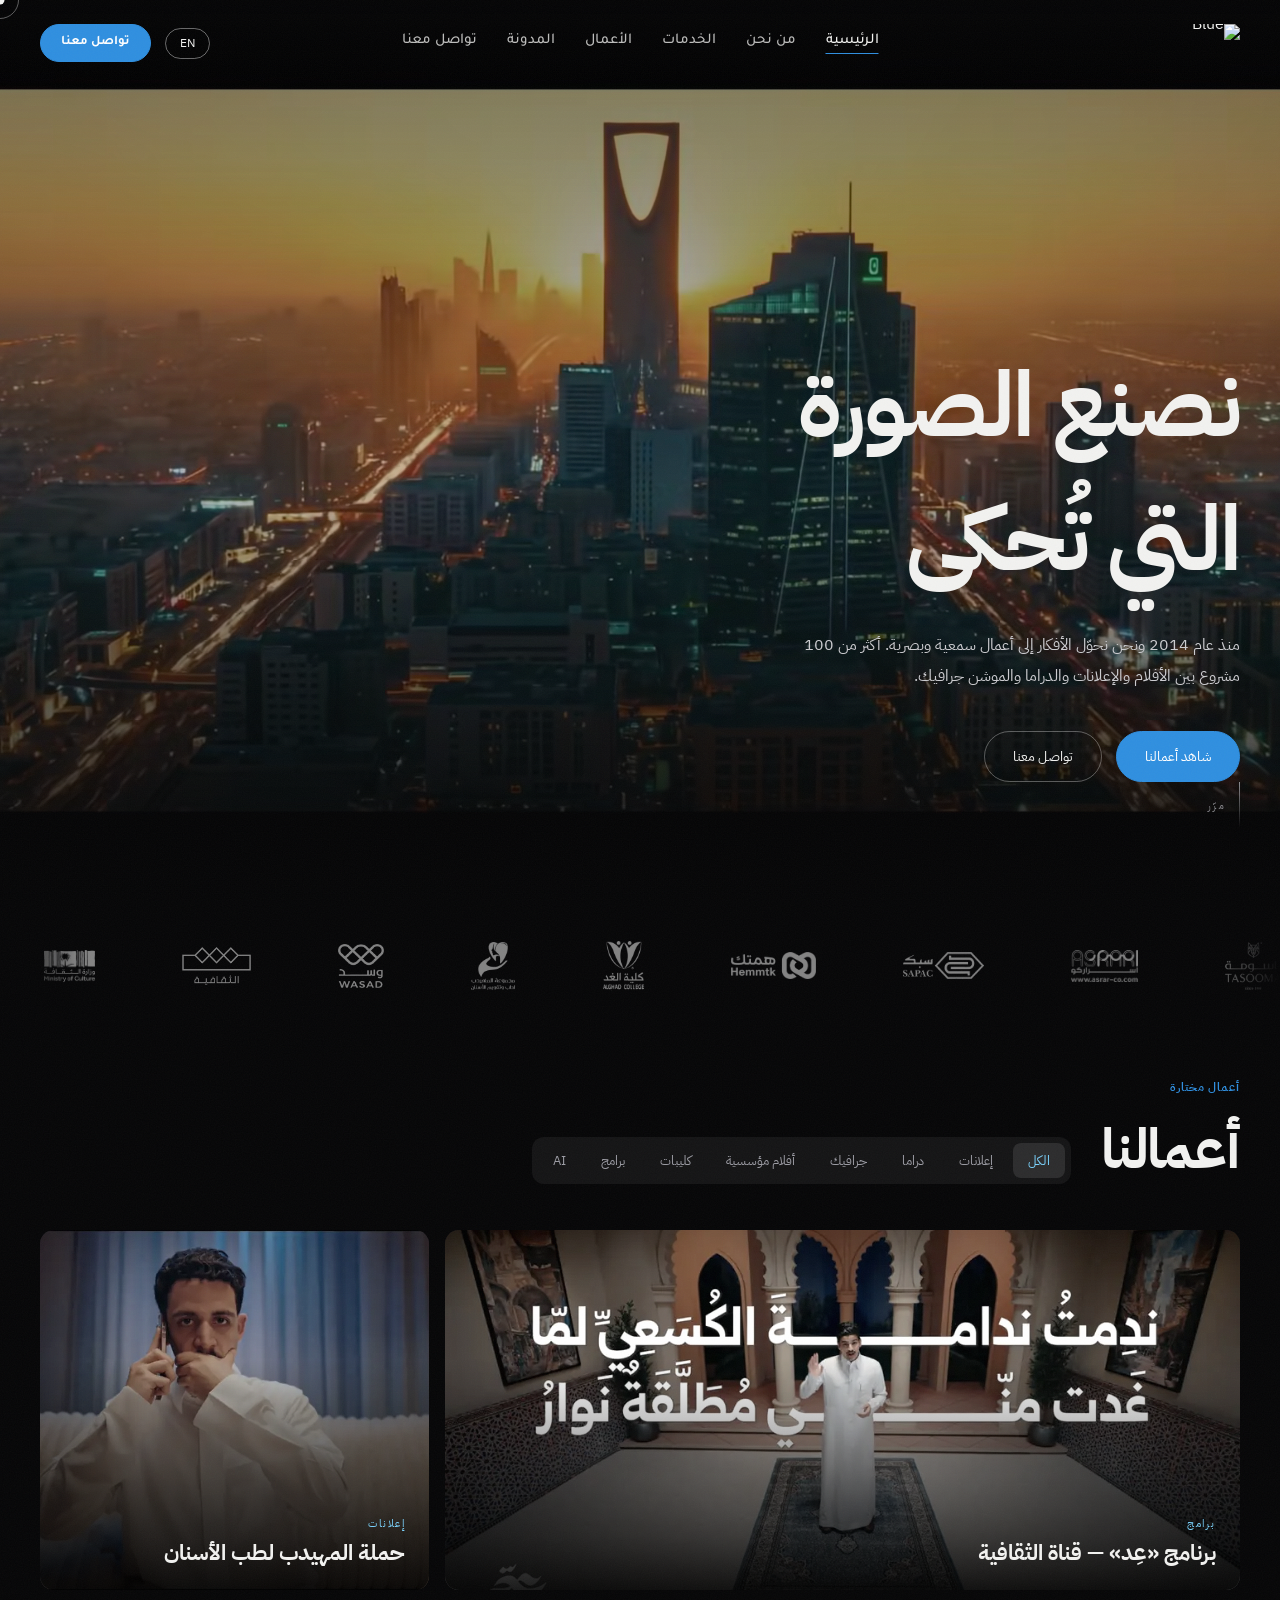
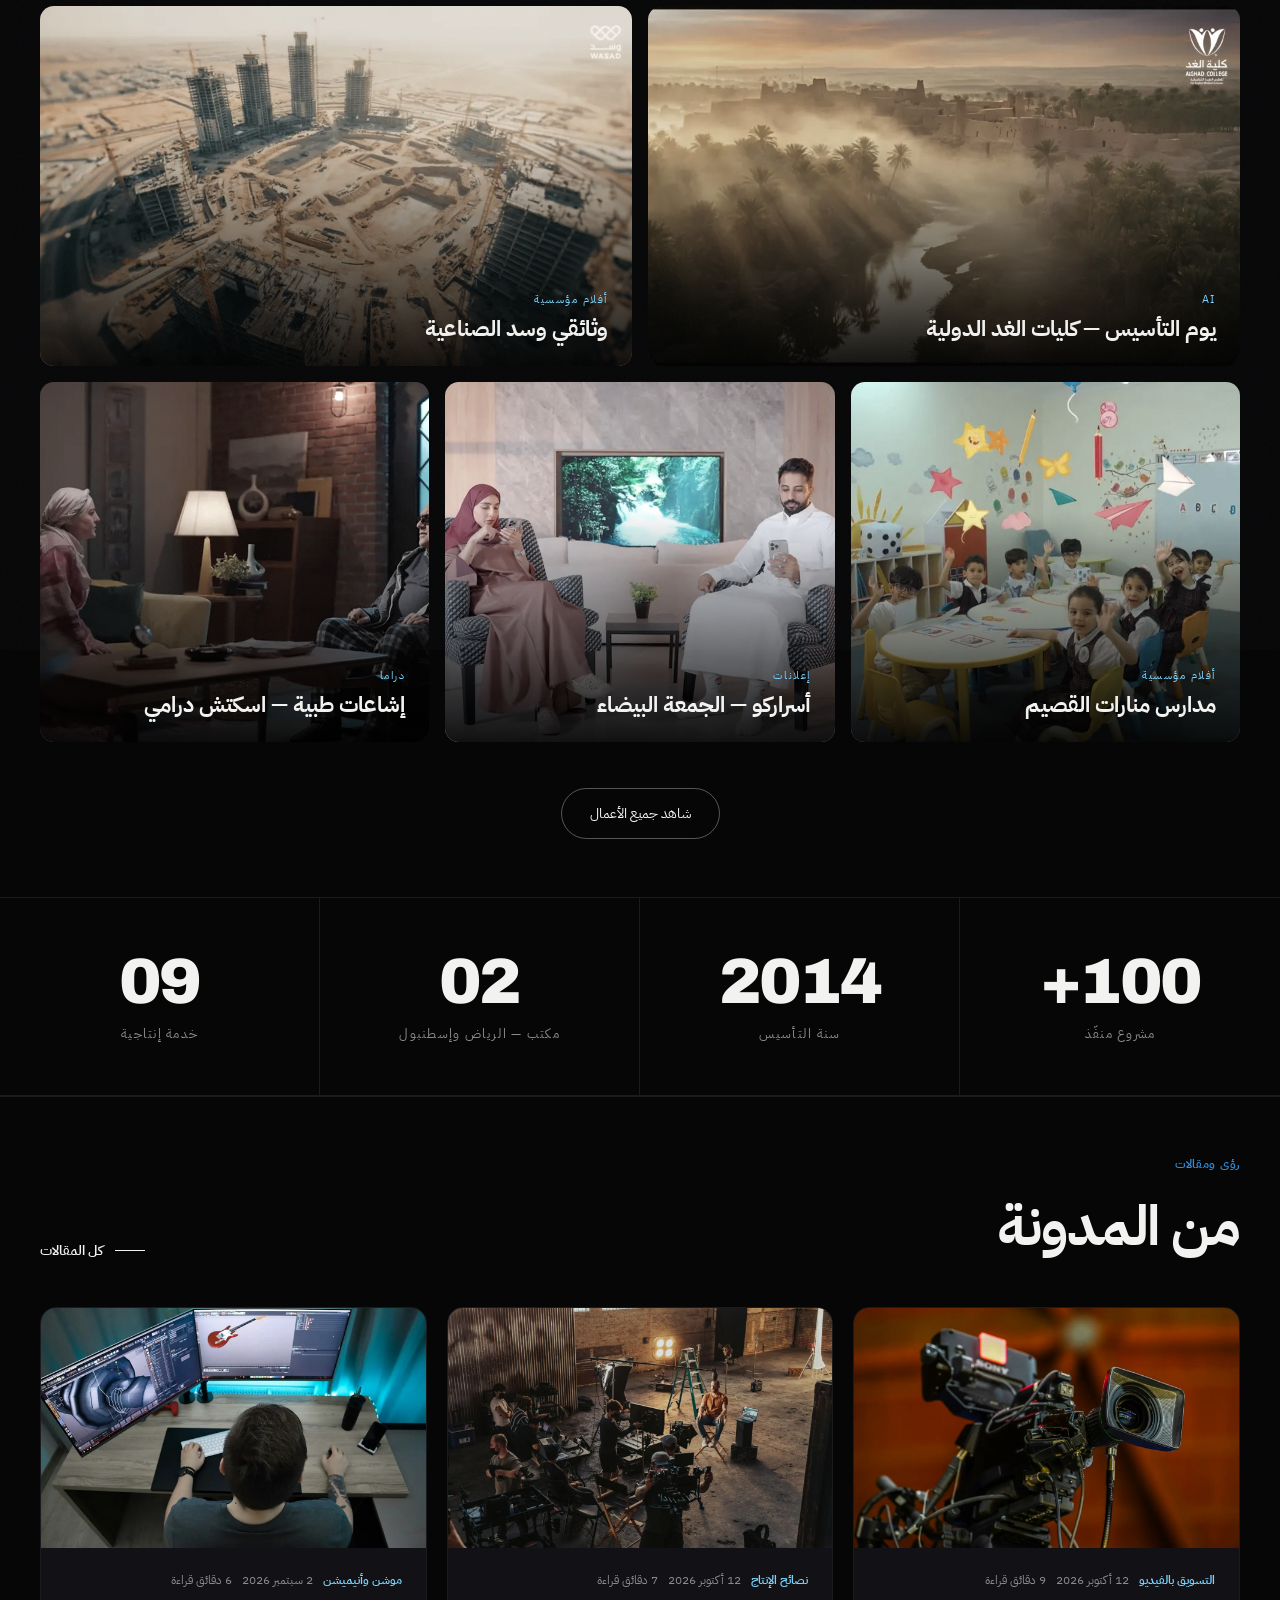
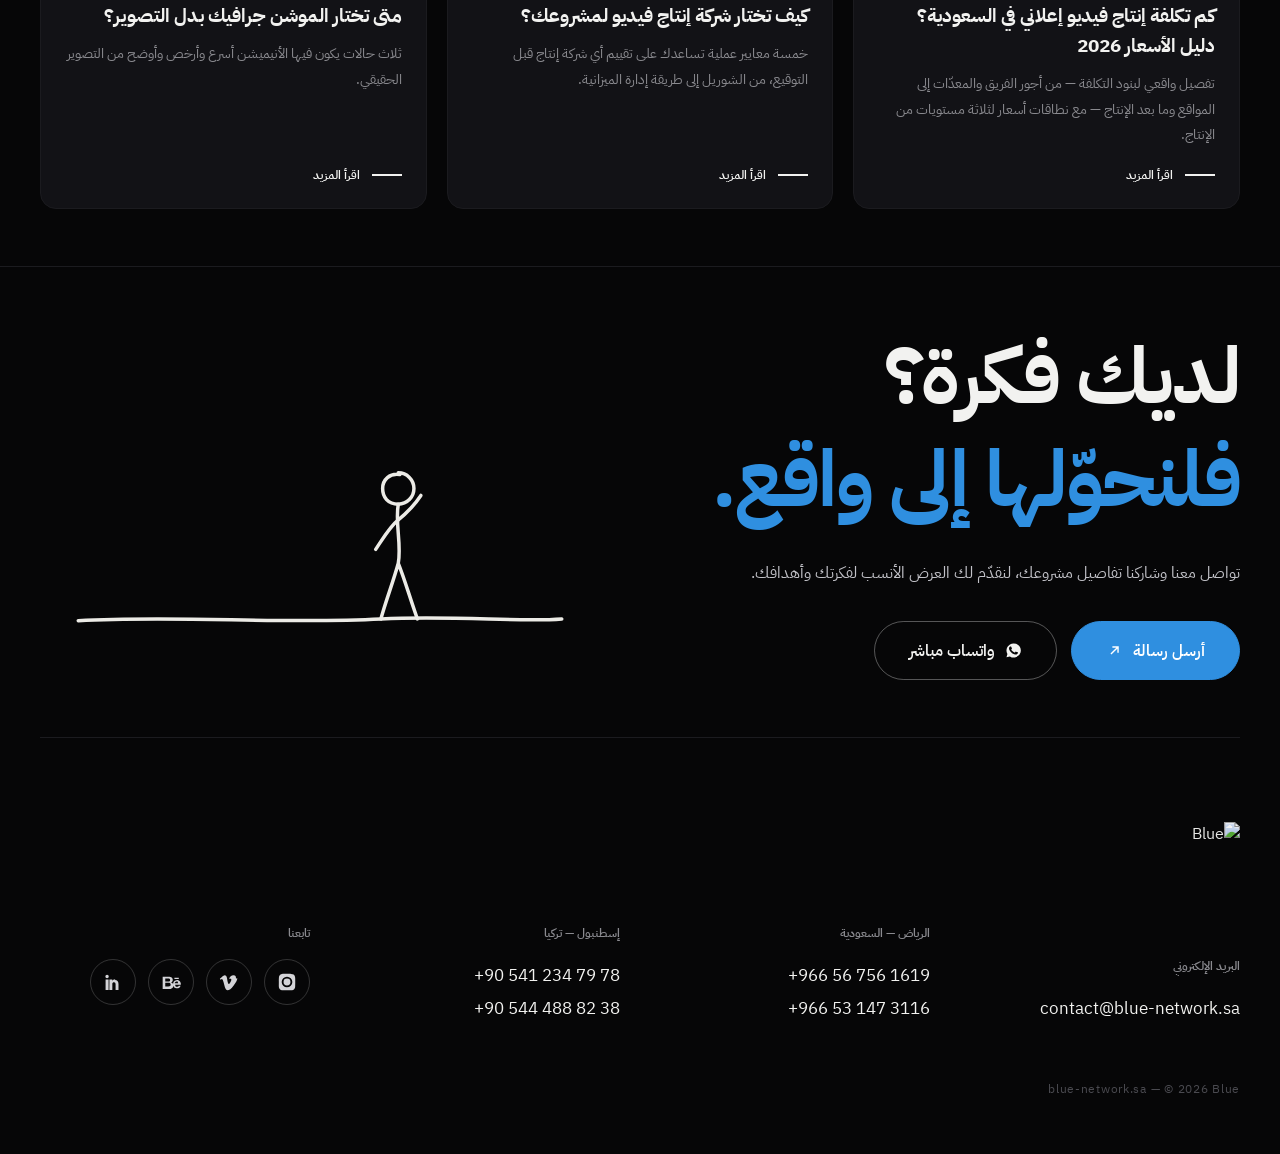
==== commit 0912e3c4: "Launch fixes: working contact form, Tajawal menu, real blog links, project poster and CTA - Contact " ====
--- a/index.html
+++ b/index.html
@@ -6,7 +6,7 @@
 <title>Blue — إنتاج فيديو وإعلانات في الرياض</title>
 <link rel="preconnect" href="https://fonts.googleapis.com">
 <link rel="preconnect" href="https://fonts.gstatic.com" crossorigin>
-<link href="https://fonts.googleapis.com/css2?family=Archivo:wght@200;300;400;600;800;900&family=IBM+Plex+Sans+Arabic:wght@200;300;400;500;600;700&family=Almarai:wght@300;400;700;800&family=Tajawal:wght@300;400;500;700&display=swap" rel="stylesheet">
+<link href="https://fonts.googleapis.com/css2?family=Archivo:wght@200;300;400;600;800;900&family=IBM+Plex+Sans+Arabic:wght@200;300;400;500;600;700&family=Tajawal:wght@400;500;700&display=swap" rel="stylesheet">
 <link rel="preload" as="image" href="assets/media/reel26-poster.webp" fetchpriority="high">
 <link rel="stylesheet" href="assets/base.css">
 <style>
@@ -121,33 +121,7 @@
   mos.innerHTML = PROJECTS.slice(0,7).map(p=>tile(p)).join('');
   layMosaic(mos);
 
-  const POSTS=[
-    {ar:'كيف تختار شركة إنتاج فيديو لمشروعك؟',en:'How to choose a video production company',
-     car:'نصائح الإنتاج',cen:'Production Tips',d:'12 أكتوبر 2026',r:'6',
-     exar:'خمسة معايير عملية تساعدك على تقييم أي شركة إنتاج قبل التوقيع، من الشوريل إلى طريقة إدارة الميزانية.',
-     exen:'Five practical criteria to evaluate any production house before signing.',
-     img:'assets/blog/choose-company.webp'},
-    {ar:'لماذا يتفوّق الفيديو على الصورة في حملات السوشيال؟',en:'Why video outperforms stills on social',
-     car:'التسويق بالفيديو',cen:'Video Marketing',d:'28 سبتمبر 2026',r:'4',
-     exar:'أرقام من حملات نفّذناها في السوق السعودي توضّح الفرق في التفاعل ومعدّل التحويل.',
-     exen:'Numbers from campaigns we ran in the Saudi market showing the engagement gap.',
-     img:'assets/blog/video-social.webp'},
-    {ar:'كواليس تصوير «دراما طبية»',en:'Behind the scenes of Medical Drama',
-     car:'من الكواليس',cen:'Behind the Scenes',d:'15 سبتمبر 2026',r:'8',
-     exar:'كيف صوّرنا مستشفى كاملاً في ثلاثة أيام، والدروس التي خرجنا بها في إدارة المواقع.',
-     exen:'How we shot a full hospital in three days, and what we learned about location management.',
-     img:'assets/work/medical-drama.webp'}
-  ];
-  document.getElementById('posts').innerHTML = POSTS.map(p=>
-    `<a class="post" href="article.html">
-      <span class="ph"><img src="${p.img}" alt="" loading="lazy" decoding="async"></span>
-      <span class="bd">
-        <span class="meta"><span class="c" data-ar="${p.car}" data-en="${p.cen}">${p.car}</span>
-          <span>${p.d}</span><span data-ar="${p.r} دقائق قراءة" data-en="${p.r} min read">${p.r} دقائق قراءة</span></span>
-        <h3 data-ar="${p.ar}" data-en="${p.en}">${p.ar}</h3>
-        <p data-ar="${p.exar}" data-en="${p.exen}">${p.exar}</p>
-        <span class="link-line" data-ar="اقرأ المزيد" data-en="Read more">اقرأ المزيد</span>
-      </span></a>`).join('');
+  document.getElementById('posts').innerHTML = ARTICLES.slice(0,3).map(a=>postCard(a)).join('');
 });
 </script>
 </body>
--- a/assets/base.css
+++ b/assets/base.css
@@ -8,13 +8,11 @@
   --accent:#2f8fe0; --accent2:#7bd4ff;
   --en:'Archivo',system-ui,sans-serif;
   --ar:'IBM Plex Sans Arabic',system-ui,sans-serif;
-  --nav:'IBM Plex Sans Arabic',system-ui,sans-serif;
+  --nav:'Tajawal','IBM Plex Sans Arabic',system-ui,sans-serif;
   --ease:cubic-bezier(.19,1,.22,1);
   --pad:40px;
   /* نسبة أبعاد فيديو الهيرو: 1 مربّع · 1.7778 عريض 16:9 */
 }
-html[data-navfont='almarai']{--nav:'Almarai',system-ui,sans-serif}
-html[data-navfont='tajawal']{--nav:'Tajawal',system-ui,sans-serif}
 *{margin:0;padding:0;box-sizing:border-box}
 html{scroll-behavior:smooth}
 body{background:var(--bg);color:var(--fg);font-family:var(--ar);overflow-x:hidden;width:100%;cursor:none}
@@ -55,7 +53,7 @@
 header.site.stuck .mark img{height:30px}
 .mark:hover img{opacity:.75}
 header.site .mainnav{position:absolute;left:50%;top:50%;transform:translate(-50%,-50%);
-  display:flex;gap:30px;align-items:center;font-family:var(--nav);font-size:14.5px;white-space:nowrap}
+  display:flex;gap:30px;align-items:center;font-family:var(--nav);font-size:15px;font-weight:500;white-space:nowrap}
 header.site .hactions{display:flex;gap:14px;align-items:center;flex-shrink:0}
 header.site .lnk{opacity:.78;transition:opacity .3s;position:relative;padding-bottom:4px}
 header.site .lnk:hover{opacity:1}
@@ -306,7 +304,7 @@
 .field{display:block;margin-bottom:20px}
 .field span{display:block;font-size:13px;color:#c2c2c8;margin-bottom:9px}
 .field input,.field textarea,.field select{width:100%;background:var(--card);border:1px solid rgba(255,255,255,.12);
-  border-radius:10px;padding:14px 16px;color:var(--fg);font-family:inherit;font-size:15px;transition:.3s;
+  border-radius:10px;padding:14px 16px;color:var(--fg);font-family:inherit;font-size:16px;transition:.3s;
   cursor:none}
 .field input:focus,.field textarea:focus,.field select:focus{outline:none;border-color:var(--accent);
   background:var(--card2)}
@@ -414,12 +412,6 @@
 .post p{font-size:13.5px;color:var(--dim);line-height:1.9;flex:1}
 .post .link-line{margin-top:18px;font-size:12px}
 
-/* ═══ تنبيه النموذج ═══ */
-.mockbar{position:fixed;bottom:0;inset-inline:0;z-index:150;background:rgba(47,143,224,.95);color:#fff;
-  font-size:12.5px;padding:9px var(--pad);display:flex;justify-content:space-between;gap:16px;flex-wrap:wrap;
-  backdrop-filter:blur(8px)}
-.mockbar a{text-decoration:underline;opacity:.9}
-body{padding-bottom:38px}
 
 @media(prefers-reduced-motion:reduce){
   .marq::after{display:none}.mtrack{animation:none}.grain{display:none}
@@ -529,12 +521,7 @@
 }
 
 /* ── شريط النموذج ── */
-.mockbar{display:flex;align-items:center;gap:18px;flex-wrap:wrap}
-.mockbar .mb-fonts{display:flex;align-items:center;gap:7px;font-size:12px}
-.mockbar .mb-fonts button{background:rgba(255,255,255,.22);border:0;color:#fff;width:24px;height:22px;
   border-radius:6px;font-size:12px;font-weight:700}
-.mockbar .mb-fonts button.on{background:#fff;color:var(--accent)}
-.mockbar .mb-links{margin-inline-start:auto}
 
 /* ── أيقونة الفكرة: حركة الرسم ── */
 .idea{width:clamp(96px,11vw,150px);height:auto;flex-shrink:0;color:var(--accent2);overflow:visible}
@@ -797,6 +784,15 @@
 .ccard .field textarea{min-height:150px}
 .cbtns{display:flex;gap:12px;flex-wrap:wrap;margin-top:6px}
 .btn.wa svg{flex:none}
+.btn.busy{opacity:.6;pointer-events:none}
+.ferr{margin-top:16px;padding:12px 14px;border-radius:12px;background:rgba(224,72,72,.1);
+  border:1px solid rgba(224,72,72,.35);color:#f3c4c4;font-size:14px;line-height:1.8}
+.ferr[hidden]{display:none}
+.fnext{list-style:none;counter-reset:fn;margin-top:26px;padding-top:22px;border-top:1px solid rgba(255,255,255,.07);
+  display:grid;gap:10px}
+.fnext li{counter-increment:fn;display:grid;grid-template-columns:24px 1fr;gap:10px;align-items:baseline;
+  font-size:13.5px;line-height:1.8;color:#b4b4bb}
+.fnext li::before{content:counter(fn);font-family:var(--en);font-weight:700;font-size:12px;color:var(--accent2)}
 .okmsg{display:none;padding:20px 0}
 .okmsg.show{display:block}
 .okmsg .ic{width:56px;height:56px;border-radius:50%;background:#202027;display:grid;
@@ -807,6 +803,7 @@
   .cttl{max-width:none}
   .cside{height:auto}
   .cttl.stick{margin-top:0;padding-top:clamp(28px,6vw,40px)}
+  .cgrid .ccard{order:-1}
 }
 @media(max-width:620px){
   .ccard .two{grid-template-columns:1fr}
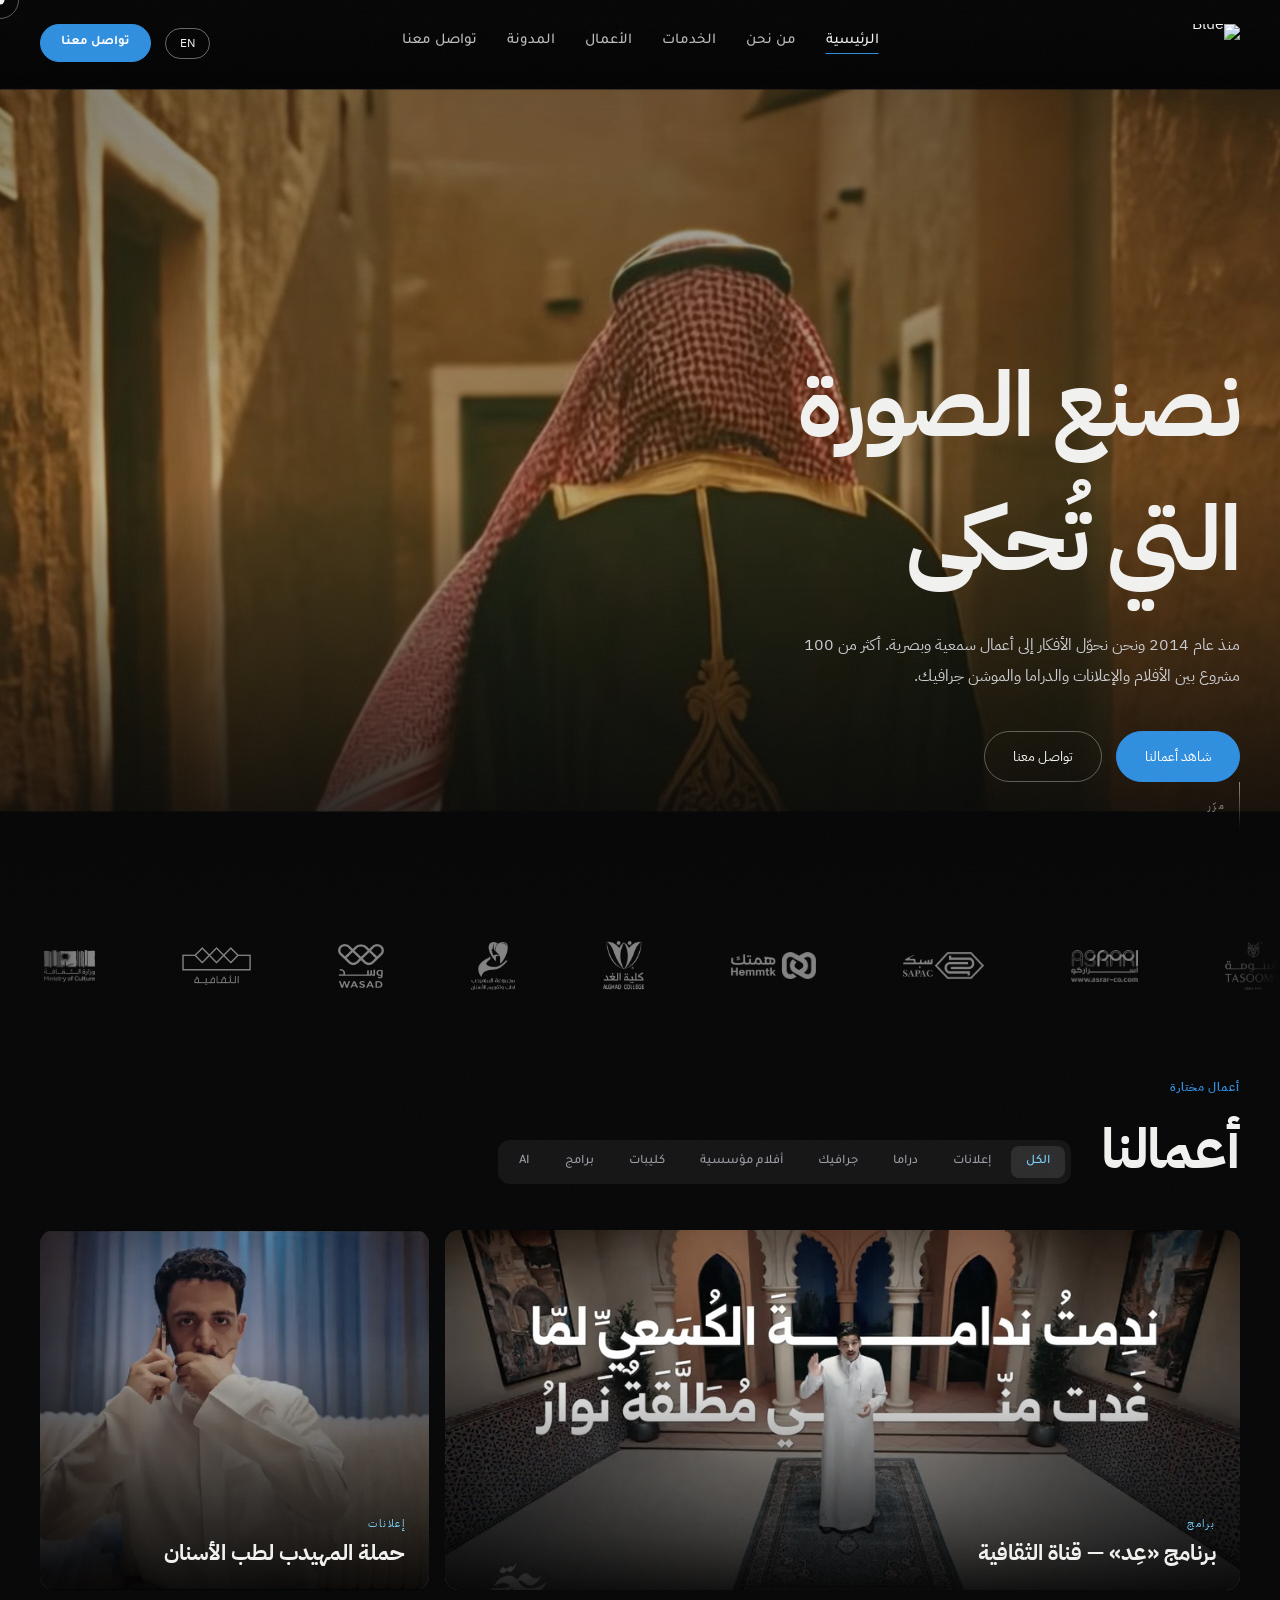
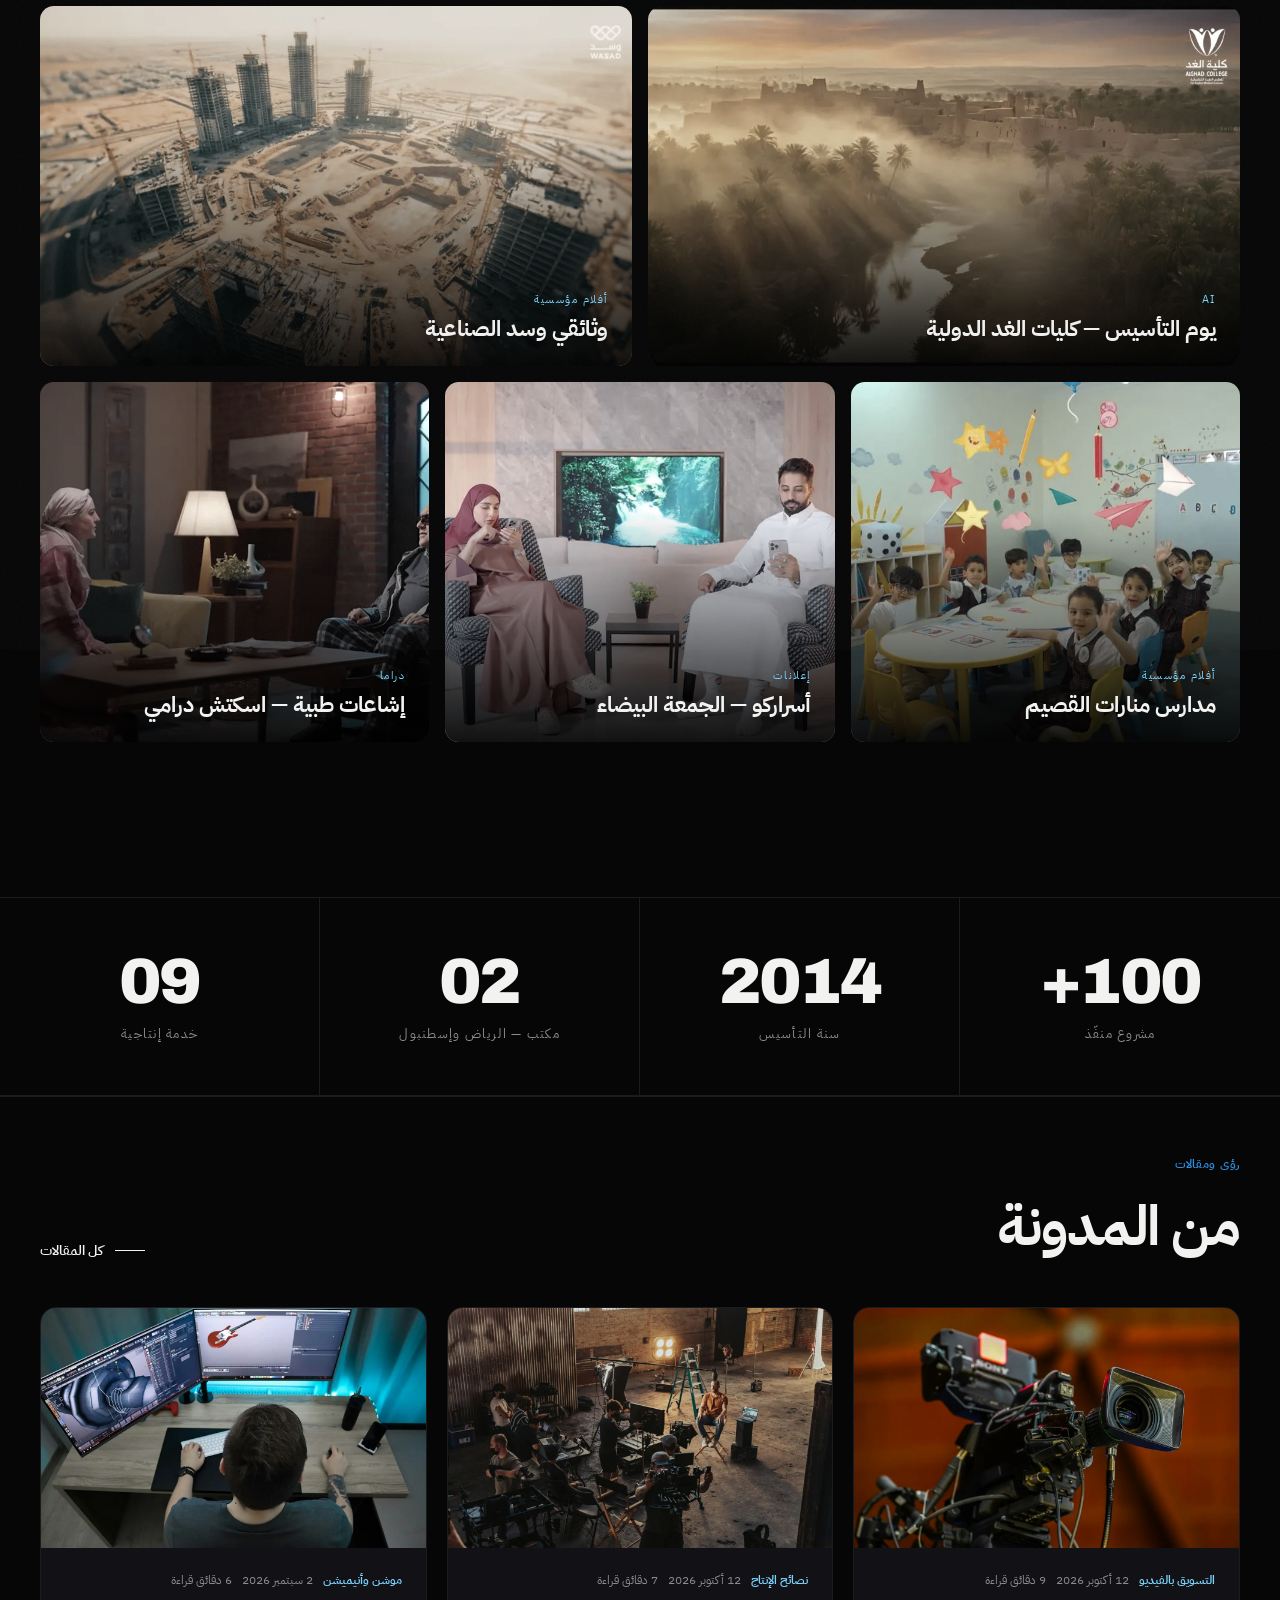
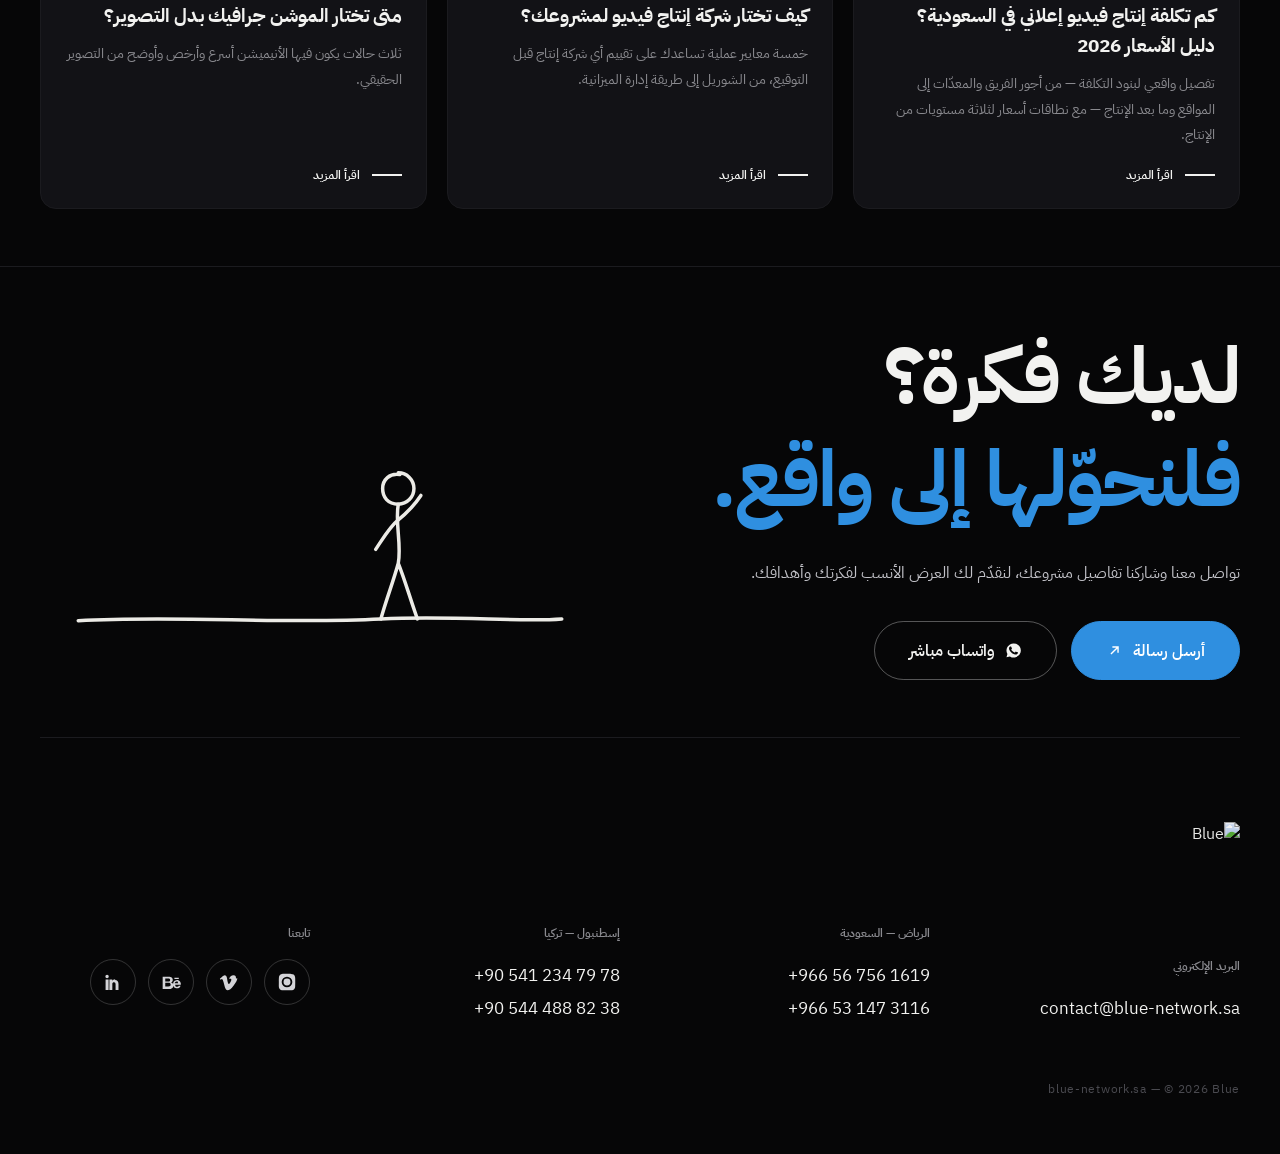
==== commit 18c98963: "Link previews: Open Graph tags, share image with logo and slogan, icons Co-Authored-By: Claude Opus " ====
--- a/index.html
+++ b/index.html
@@ -4,6 +4,22 @@
 <meta charset="utf-8">
 <meta name="viewport" content="width=device-width,initial-scale=1">
 <title>Blue — إنتاج فيديو وإعلانات في الرياض</title>
+<meta name="description" content="بيت إنتاج في الرياض منذ 2014: إعلانات تجارية، أفلام ودراما، برامج تلفزيونية وموشن جرافيك. أكثر من 100 مشروع.">
+<meta name="theme-color" content="#060607">
+<link rel="icon" href="/assets/logo-mark.svg" type="image/svg+xml">
+<link rel="apple-touch-icon" href="/assets/apple-touch-icon.png">
+<meta property="og:site_name" content="Blue Production House">
+<meta property="og:type" content="website">
+<meta property="og:locale" content="ar_SA">
+<meta property="og:title" content="Blue — نصنع الصورة التي تُحكى">
+<meta property="og:description" content="بيت إنتاج في الرياض منذ 2014: إعلانات تجارية، أفلام ودراما، برامج تلفزيونية وموشن جرافيك. أكثر من 100 مشروع.">
+<meta property="og:url" content="https://blue-network.sa/">
+<meta property="og:image" content="https://blue-network.sa/assets/og.jpg">
+<meta property="og:image:width" content="1200">
+<meta property="og:image:height" content="630">
+<meta property="og:image:alt" content="Blue — نصنع الصورة التي تُحكى">
+<meta name="twitter:card" content="summary_large_image">
+<meta name="twitter:image" content="https://blue-network.sa/assets/og.jpg">
 <link rel="preconnect" href="https://fonts.googleapis.com">
 <link rel="preconnect" href="https://fonts.gstatic.com" crossorigin>
 <link href="https://fonts.googleapis.com/css2?family=Archivo:wght@200;300;400;600;800;900&family=IBM+Plex+Sans+Arabic:wght@200;300;400;500;600;700&family=Tajawal:wght@400;500;700&display=swap" rel="stylesheet">
--- a/assets/base.css
+++ b/assets/base.css
@@ -35,6 +35,7 @@
 .cur-ring{position:fixed;z-index:299;pointer-events:none;top:0;left:0;width:38px;height:38px;
   border:1px solid rgba(255,255,255,.35);border-radius:50%;transform:translate(-50%,-50%);
   transition:width .4s var(--ease),height .4s var(--ease),border-color .4s,background .4s}
+body.curoff .cur,body.curoff .cur-ring{opacity:0;transition:opacity .2s}
 body.hot .cur{width:0;height:0}
 body.hot .cur-ring{width:78px;height:78px;border-color:var(--accent);background:rgba(47,143,224,.14)}
 
@@ -152,7 +153,7 @@
 
 /* الفلاتر */
 .filters{display:flex;gap:5px;background:rgba(255,255,255,.055);padding:6px;border-radius:12px;flex-wrap:wrap}
-.filters button{background:none;border:0;color:#9c9ca4;font-size:13px;padding:8px 15px;border-radius:8px;
+.filters button{background:none;border:0;color:#9c9ca4;font-family:var(--nav);font-weight:500;font-size:13px;padding:8px 15px;border-radius:8px;
   transition:.3s}
 .filters button.on{background:rgba(255,255,255,.1);color:var(--accent2)}
 .shead{display:flex;align-items:flex-end;justify-content:flex-start;gap:30px;margin-bottom:46px;flex-wrap:wrap}
@@ -788,11 +789,6 @@
 .ferr{margin-top:16px;padding:12px 14px;border-radius:12px;background:rgba(224,72,72,.1);
   border:1px solid rgba(224,72,72,.35);color:#f3c4c4;font-size:14px;line-height:1.8}
 .ferr[hidden]{display:none}
-.fnext{list-style:none;counter-reset:fn;margin-top:26px;padding-top:22px;border-top:1px solid rgba(255,255,255,.07);
-  display:grid;gap:10px}
-.fnext li{counter-increment:fn;display:grid;grid-template-columns:24px 1fr;gap:10px;align-items:baseline;
-  font-size:13.5px;line-height:1.8;color:#b4b4bb}
-.fnext li::before{content:counter(fn);font-family:var(--en);font-weight:700;font-size:12px;color:var(--accent2)}
 .okmsg{display:none;padding:20px 0}
 .okmsg.show{display:block}
 .okmsg .ic{width:56px;height:56px;border-radius:50%;background:#202027;display:grid;
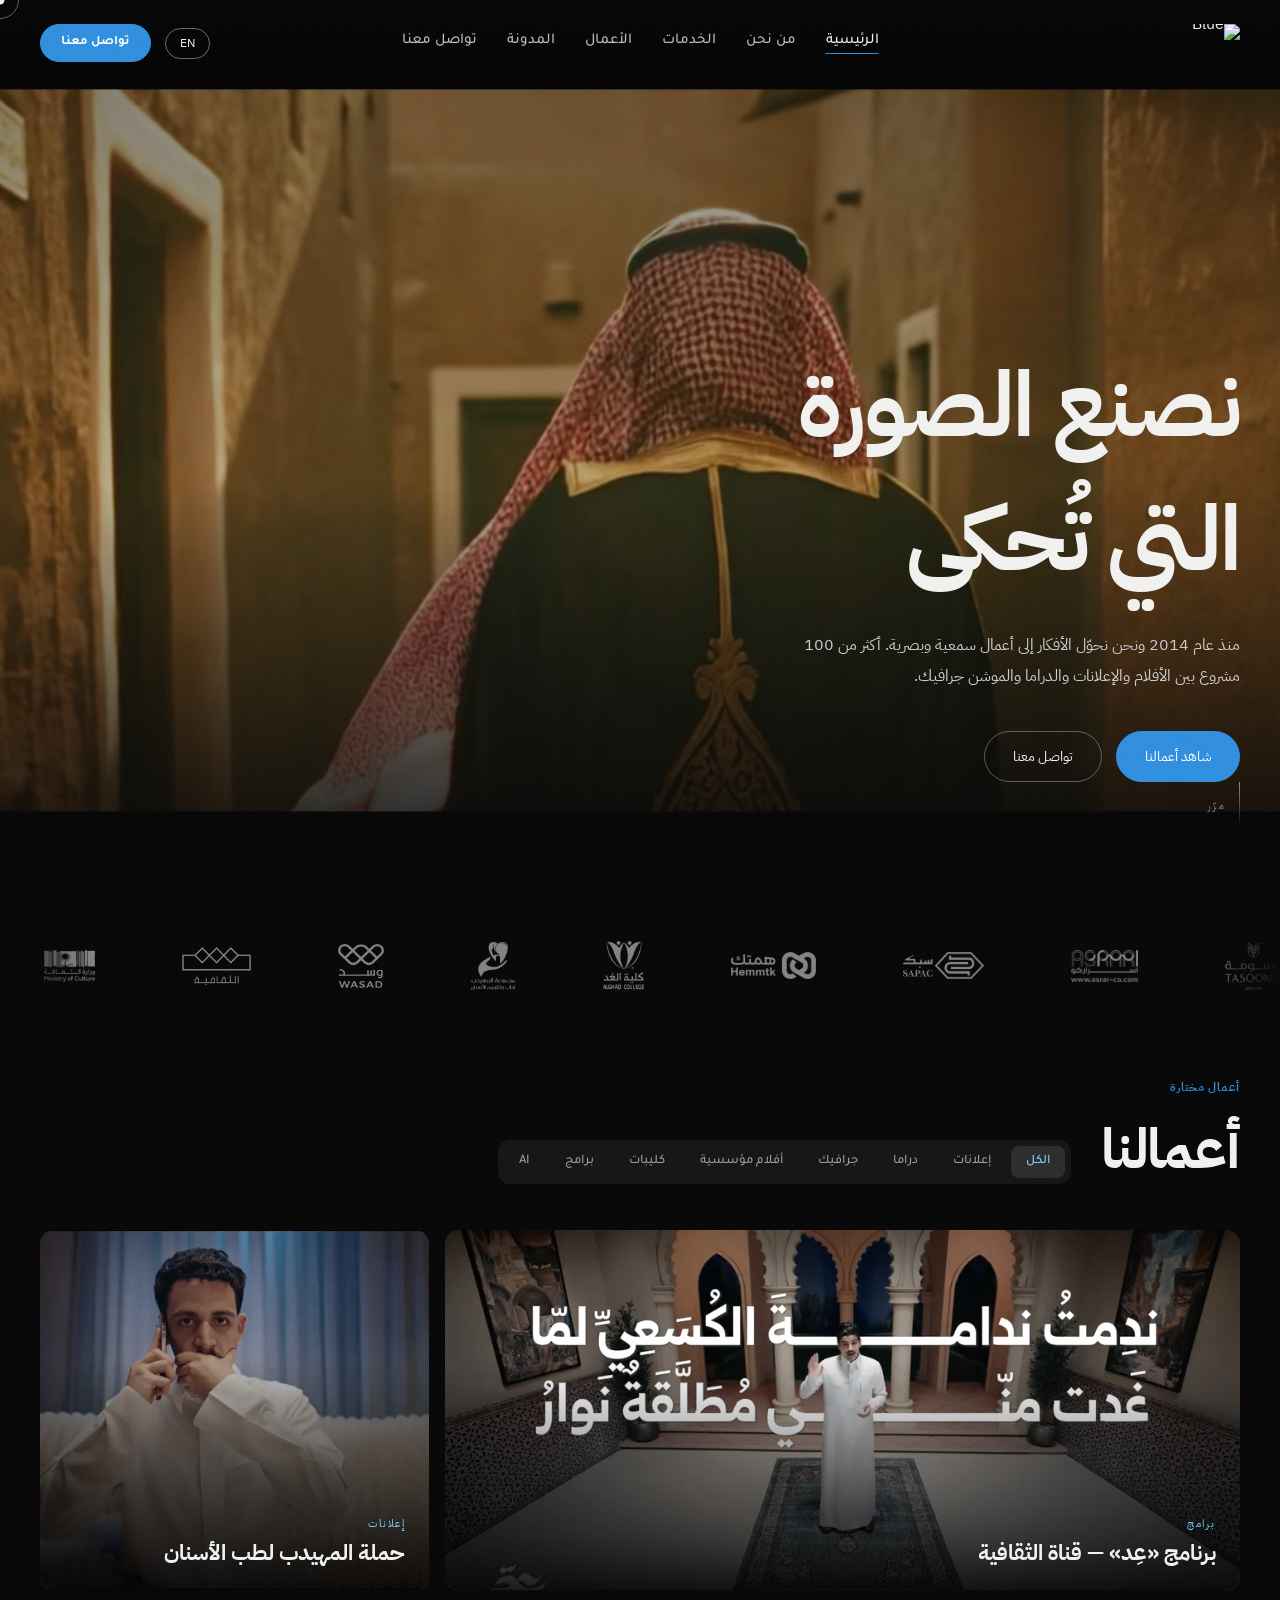
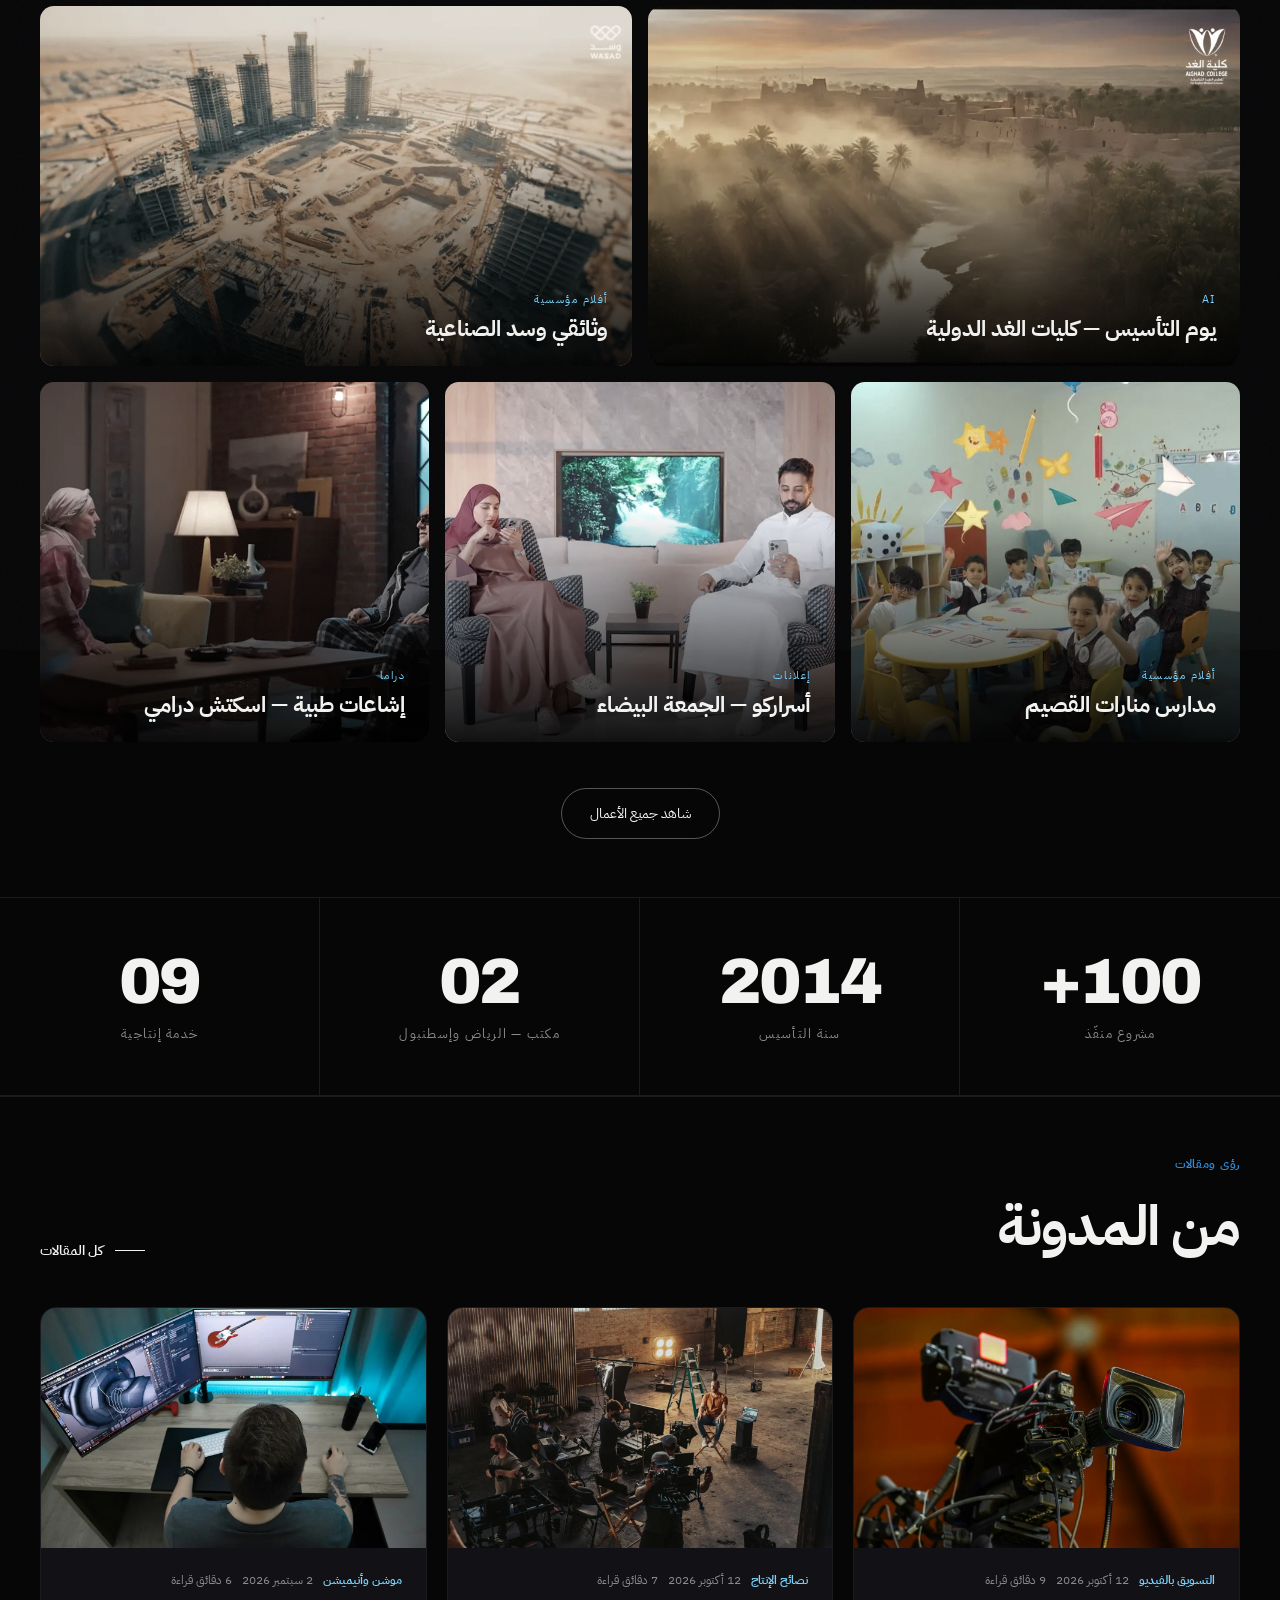
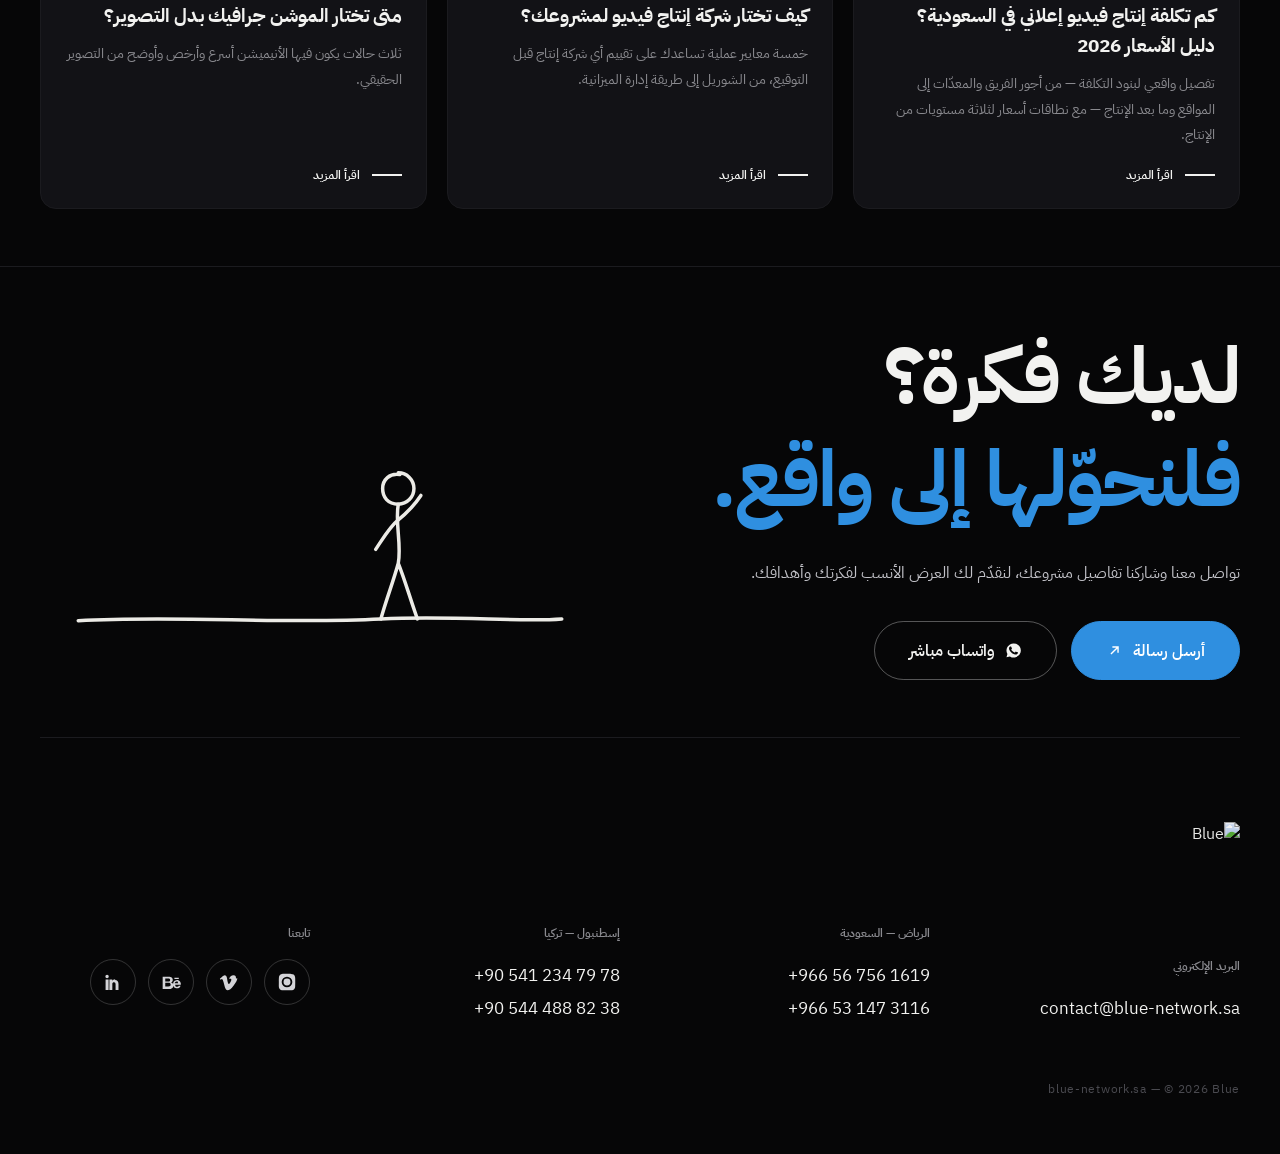
==== commit 089e4285: "Site shows projects and posts added from the admin panel site.js loads published projects/posts from" ====
--- a/index.html
+++ b/index.html
@@ -123,6 +123,7 @@
 <div data-slot="cta"></div>
 <div id="slot-footer"></div>
 
+<script src="assets/config.js"></script>
 <script src="assets/site.js"></script>
 <script>
 /* بدون حركة أو مع توفير البيانات: تبقى الصورة الثابتة فقط */
@@ -132,7 +133,7 @@
     v.removeAttribute('autoplay'); v.preload='none'; v.pause();
   }
 })();
-document.addEventListener('DOMContentLoaded',()=>{
+whenReady(()=>{
   const mos=document.getElementById('mosaic');
   mos.innerHTML = PROJECTS.slice(0,7).map(p=>tile(p)).join('');
   layMosaic(mos);
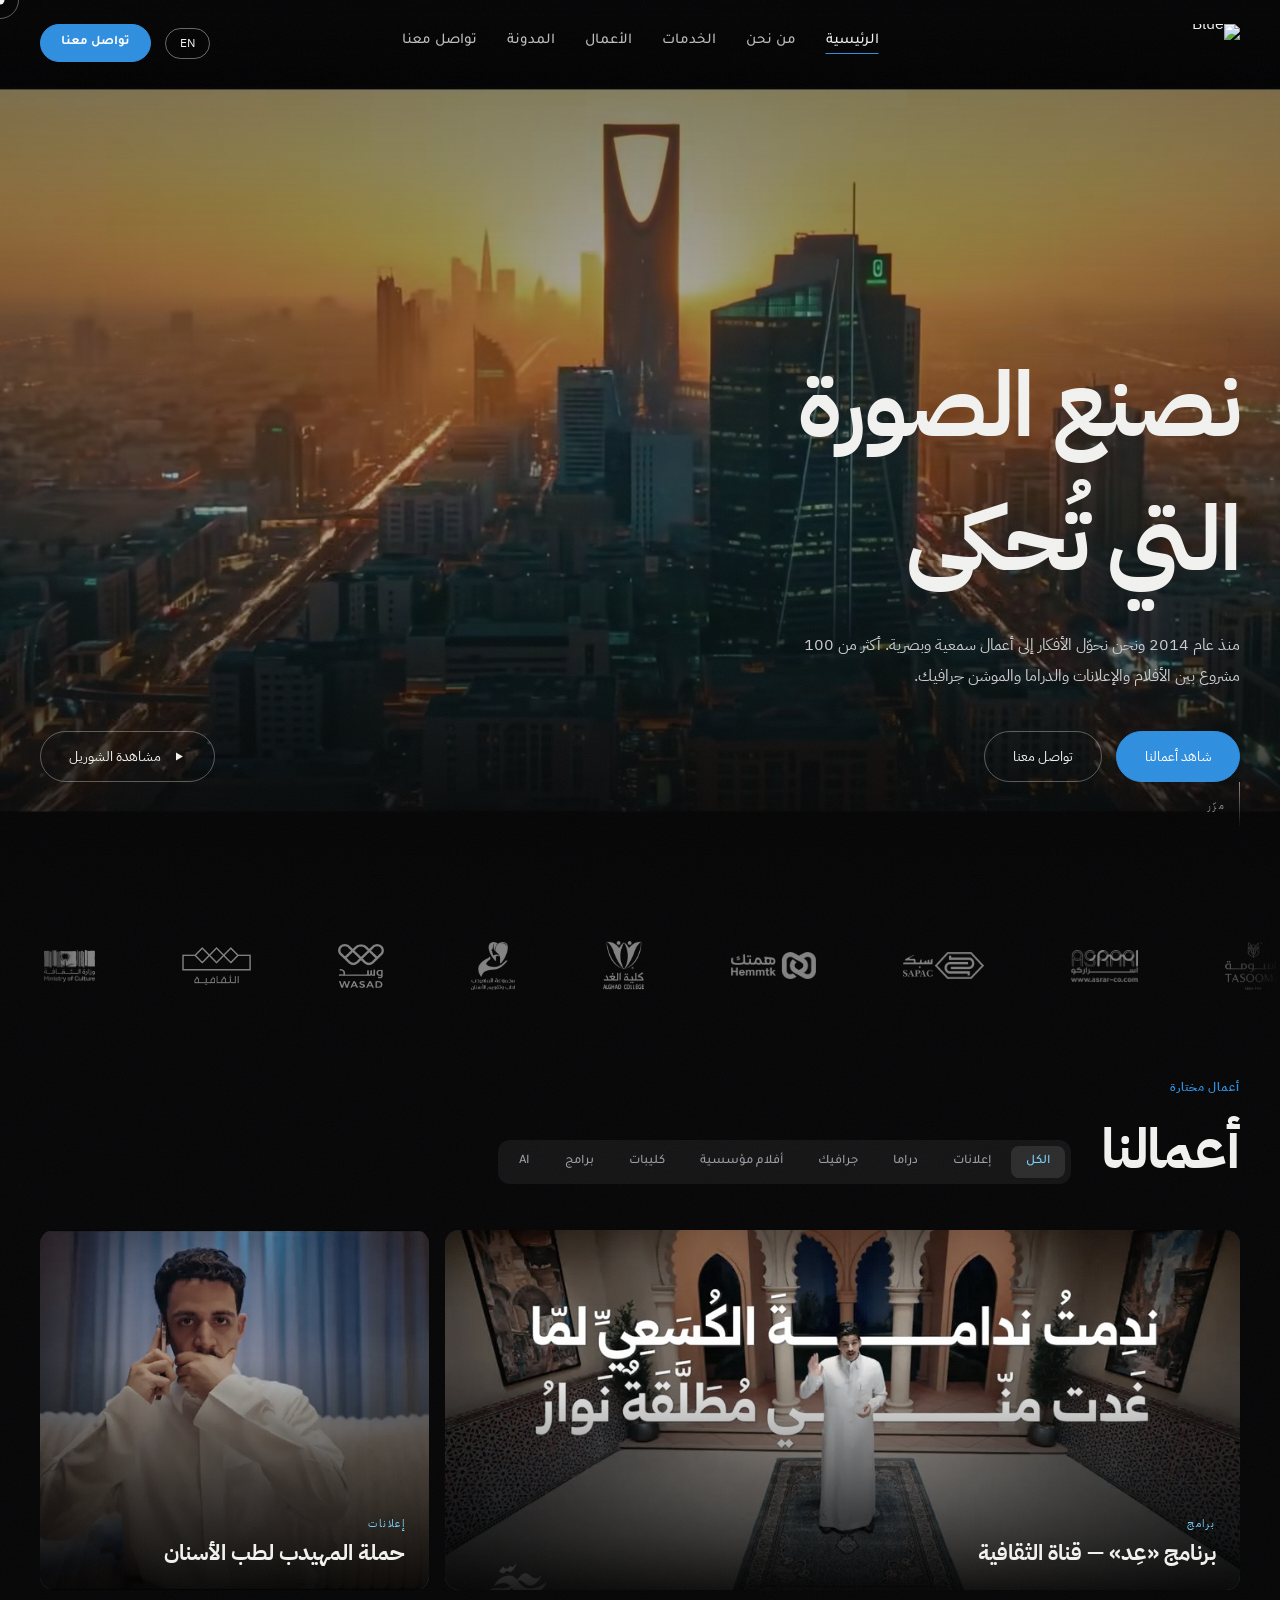
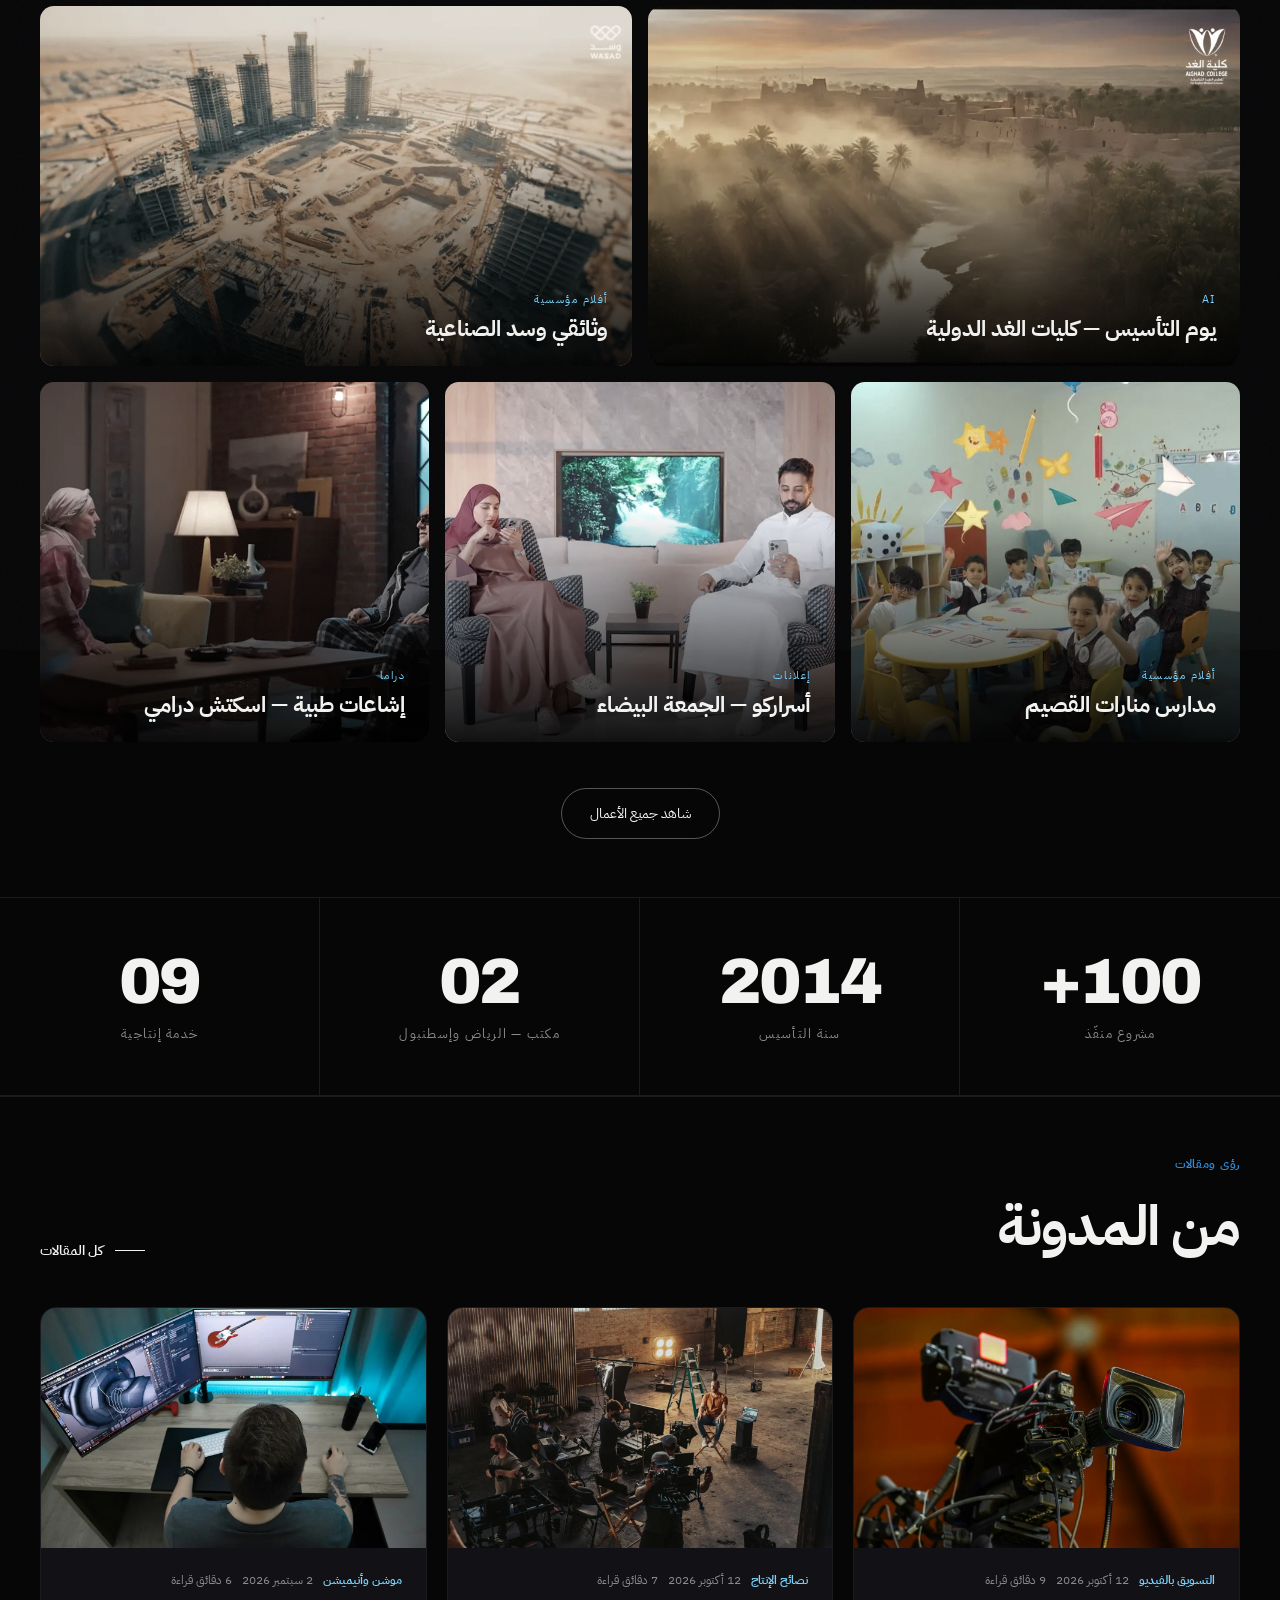
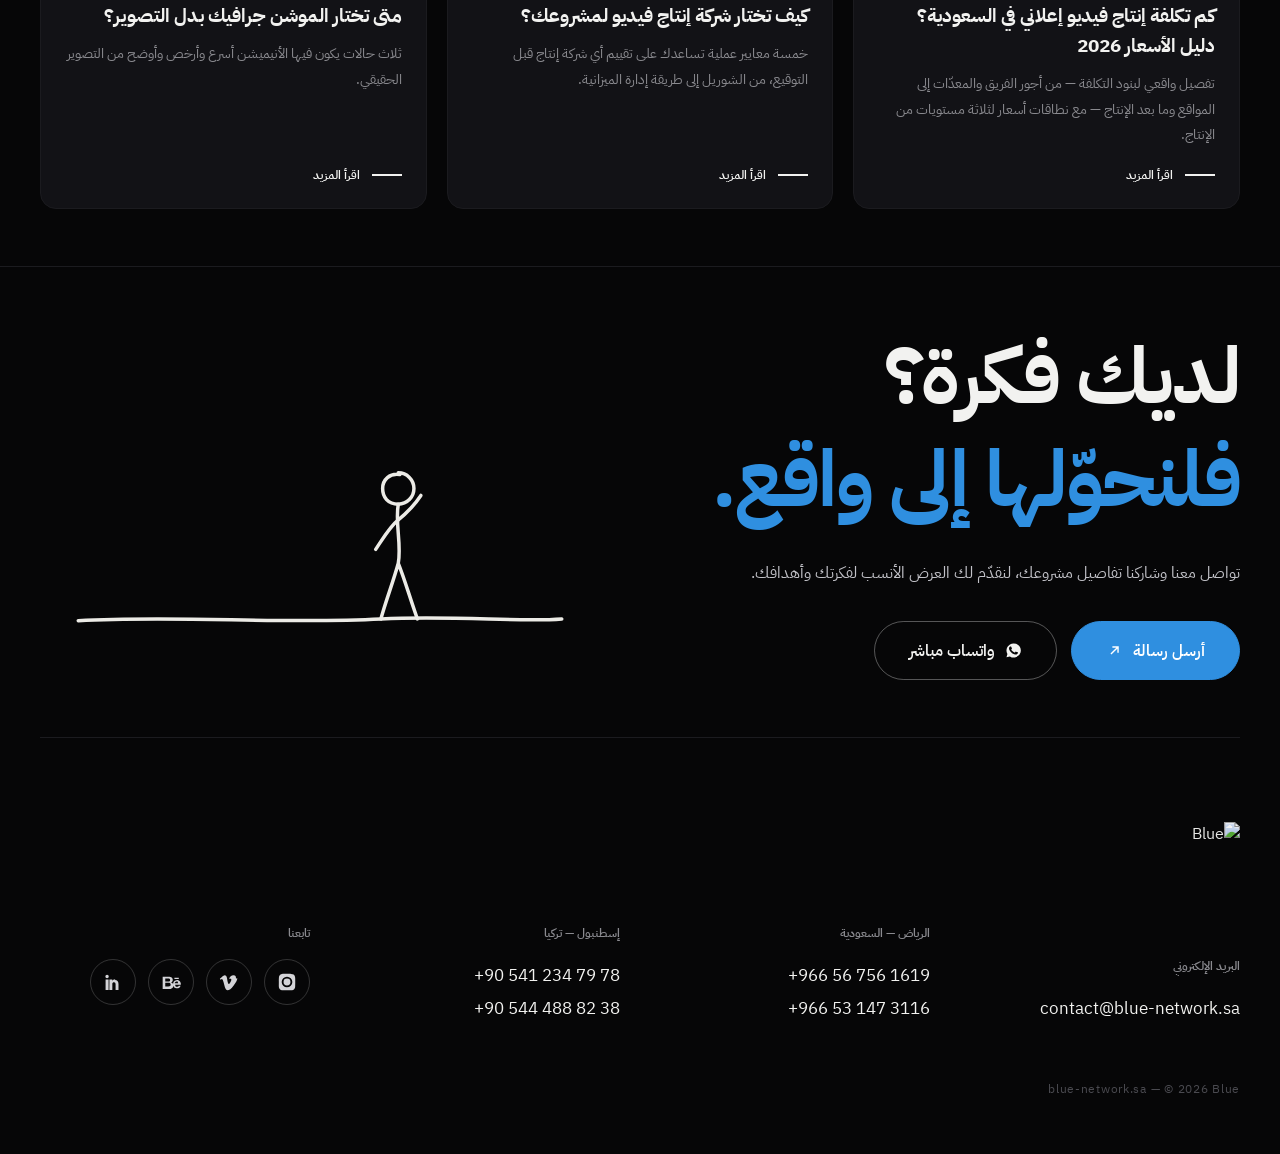
==== commit d0351156: "Hero: Watch showreel button opening a full-screen reel page with sound Co-Authored-By: Claude Opus 5" ====
--- a/index.html
+++ b/index.html
@@ -51,6 +51,9 @@
 .hero .sub{margin-top:30px;max-width:48ch;color:#cdcdd1;font-size:16px;line-height:1.9;opacity:0;
   animation:fade 1s var(--ease) .55s forwards}
 .hero .row{margin-top:40px;display:flex;gap:14px;flex-wrap:wrap;opacity:0;animation:fade 1s var(--ease) .75s forwards}
+.hero .reelbtn{margin-inline-start:auto}
+.hero .reelbtn svg{width:15px;height:15px;flex:none}
+@media(max-width:760px){.hero .reelbtn{margin-inline-start:0}}
 .scrollhint{position:absolute;bottom:72px;inset-inline-start:var(--pad);z-index:5;display:flex;align-items:center;
   gap:12px;font-size:10px;letter-spacing:.28em;color:var(--dim)}
 .scrollhint span{width:1px;height:46px;background:linear-gradient(var(--dim),transparent);animation:drop 2s infinite}
@@ -79,6 +82,7 @@
     <div class="row">
       <a href="portfolio.html" class="btn fill" data-ar="شاهد أعمالنا" data-en="Our Work">شاهد أعمالنا</a>
       <a href="contact.html" class="btn" data-ar="تواصل معنا" data-en="Get in touch">تواصل معنا</a>
+      <a href="reel.html" class="btn reelbtn"><svg viewBox="0 0 24 24" aria-hidden="true"><path d="M8 5.5v13l11-6.5z" fill="currentColor"/></svg><span data-ar="مشاهدة الشوريل" data-en="Watch showreel">مشاهدة الشوريل</span></a>
     </div>
   </div>
   <div class="scrollhint"><span></span><em style="font-style:normal" data-ar="مرّر" data-en="SCROLL">مرّر</em></div>
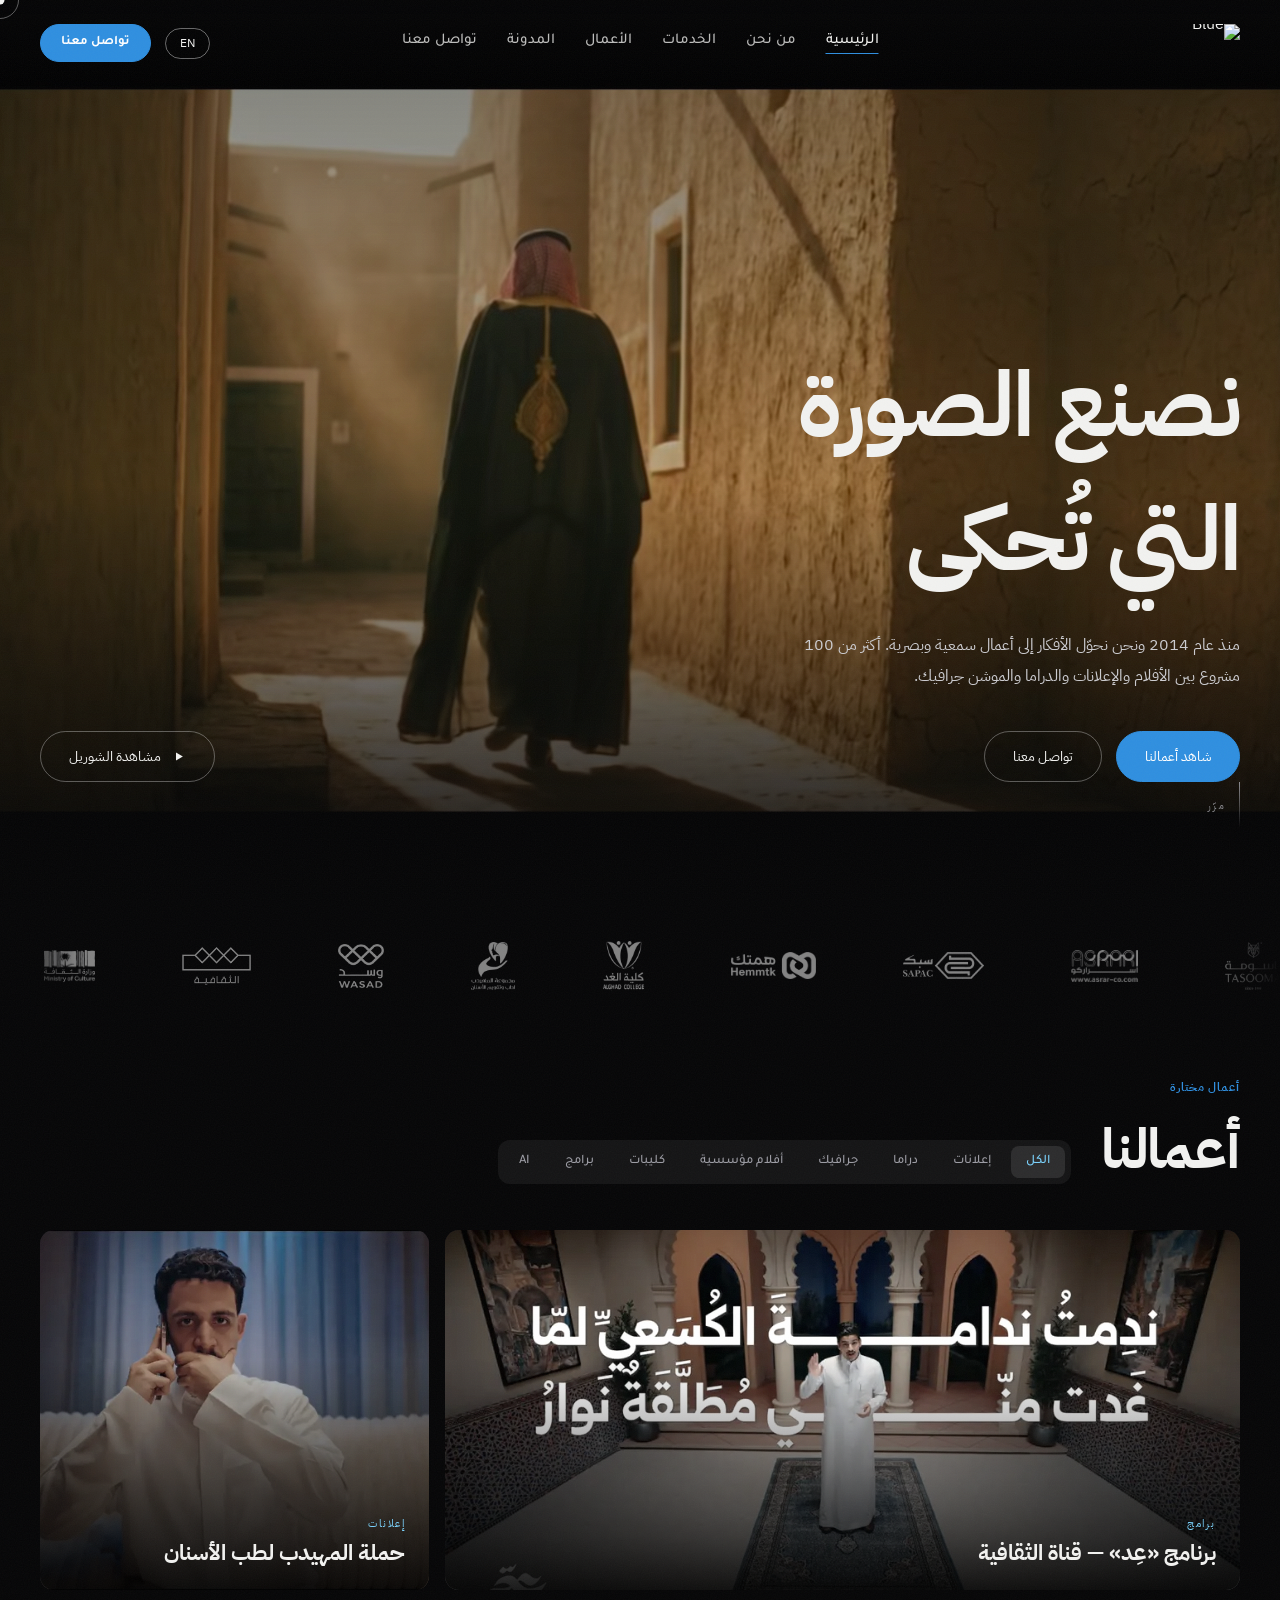
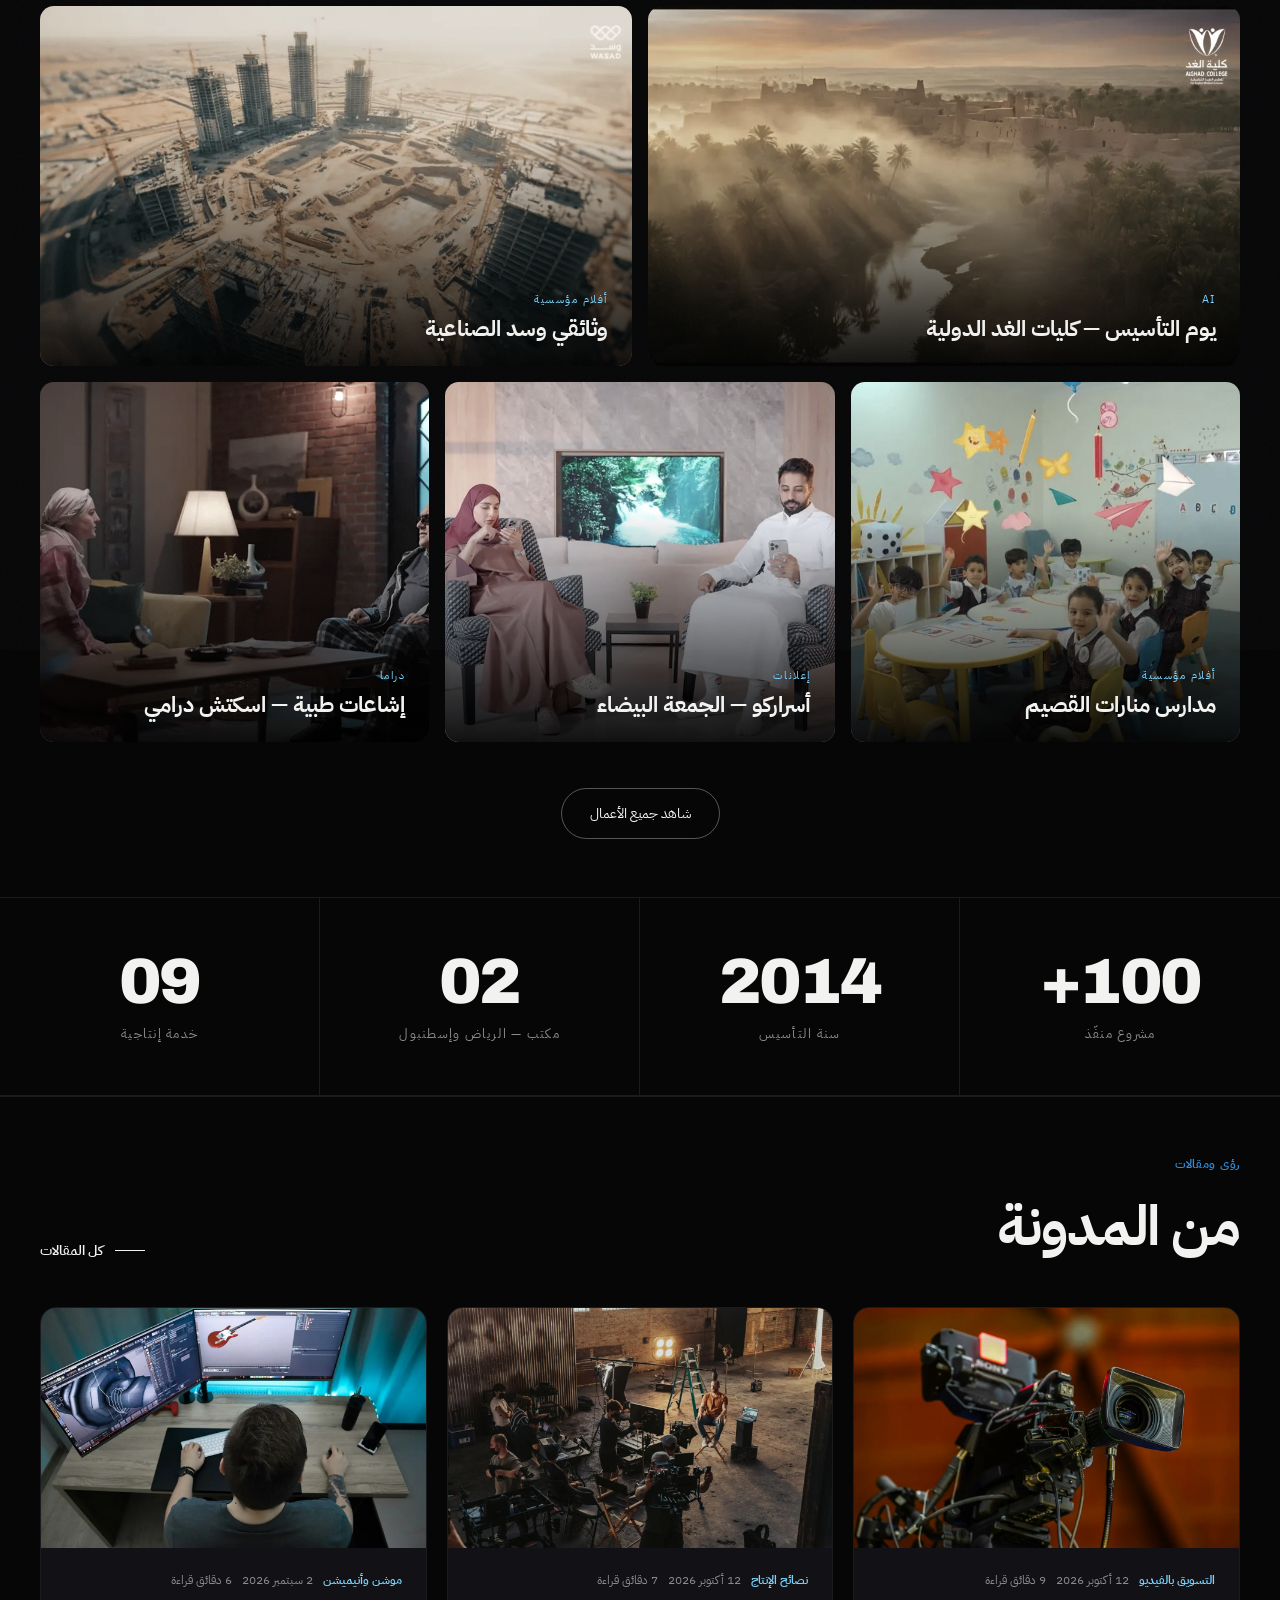
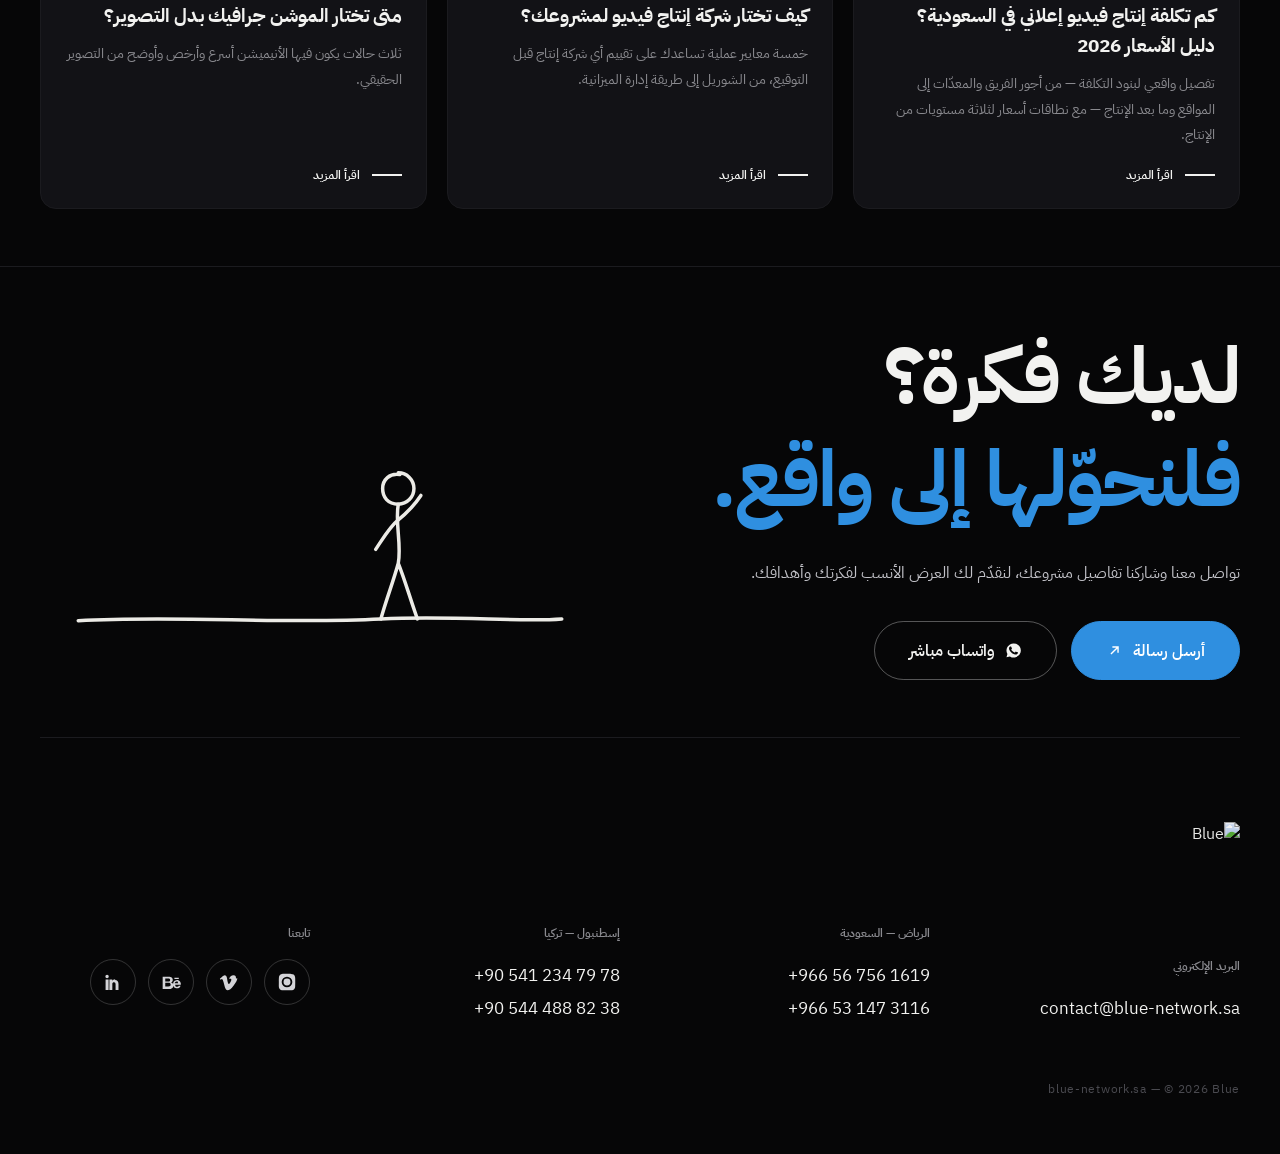
==== commit 6cee4f97: "Admin: cover from video frames, gold star for featured, auto slug, English client under English tab," ====
--- a/index.html
+++ b/index.html
@@ -139,7 +139,8 @@
 })();
 whenReady(()=>{
   const mos=document.getElementById('mosaic');
-  mos.innerHTML = PROJECTS.slice(0,7).map(p=>tile(p)).join('');
+  /* المشاريع المُبرزة من لوحة التحكم (★) أولاً، ثم الباقي بترتيبه */
+  mos.innerHTML = [...PROJECTS.filter(p=>p.featured), ...PROJECTS.filter(p=>!p.featured)].slice(0,7).map(p=>tile(p)).join('');
   layMosaic(mos);
 
   document.getElementById('posts').innerHTML = ARTICLES.slice(0,3).map(a=>postCard(a)).join('');
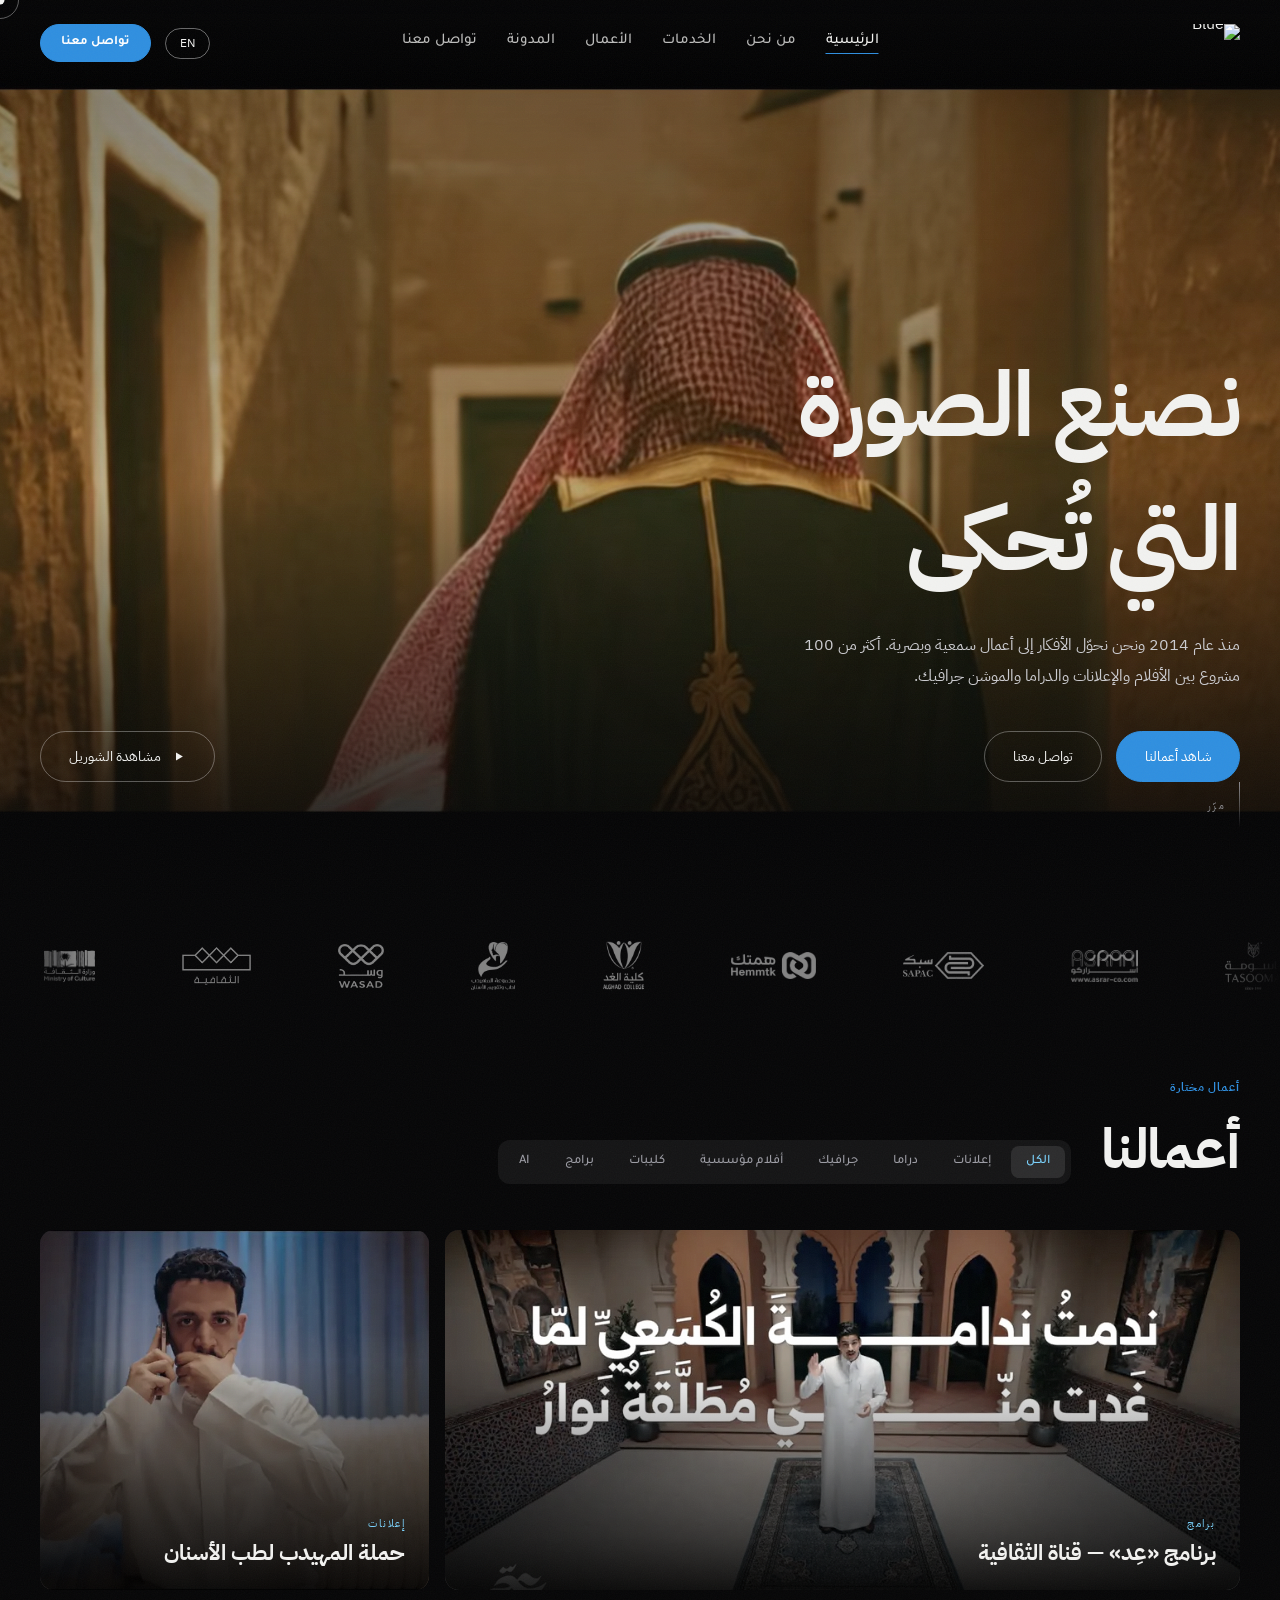
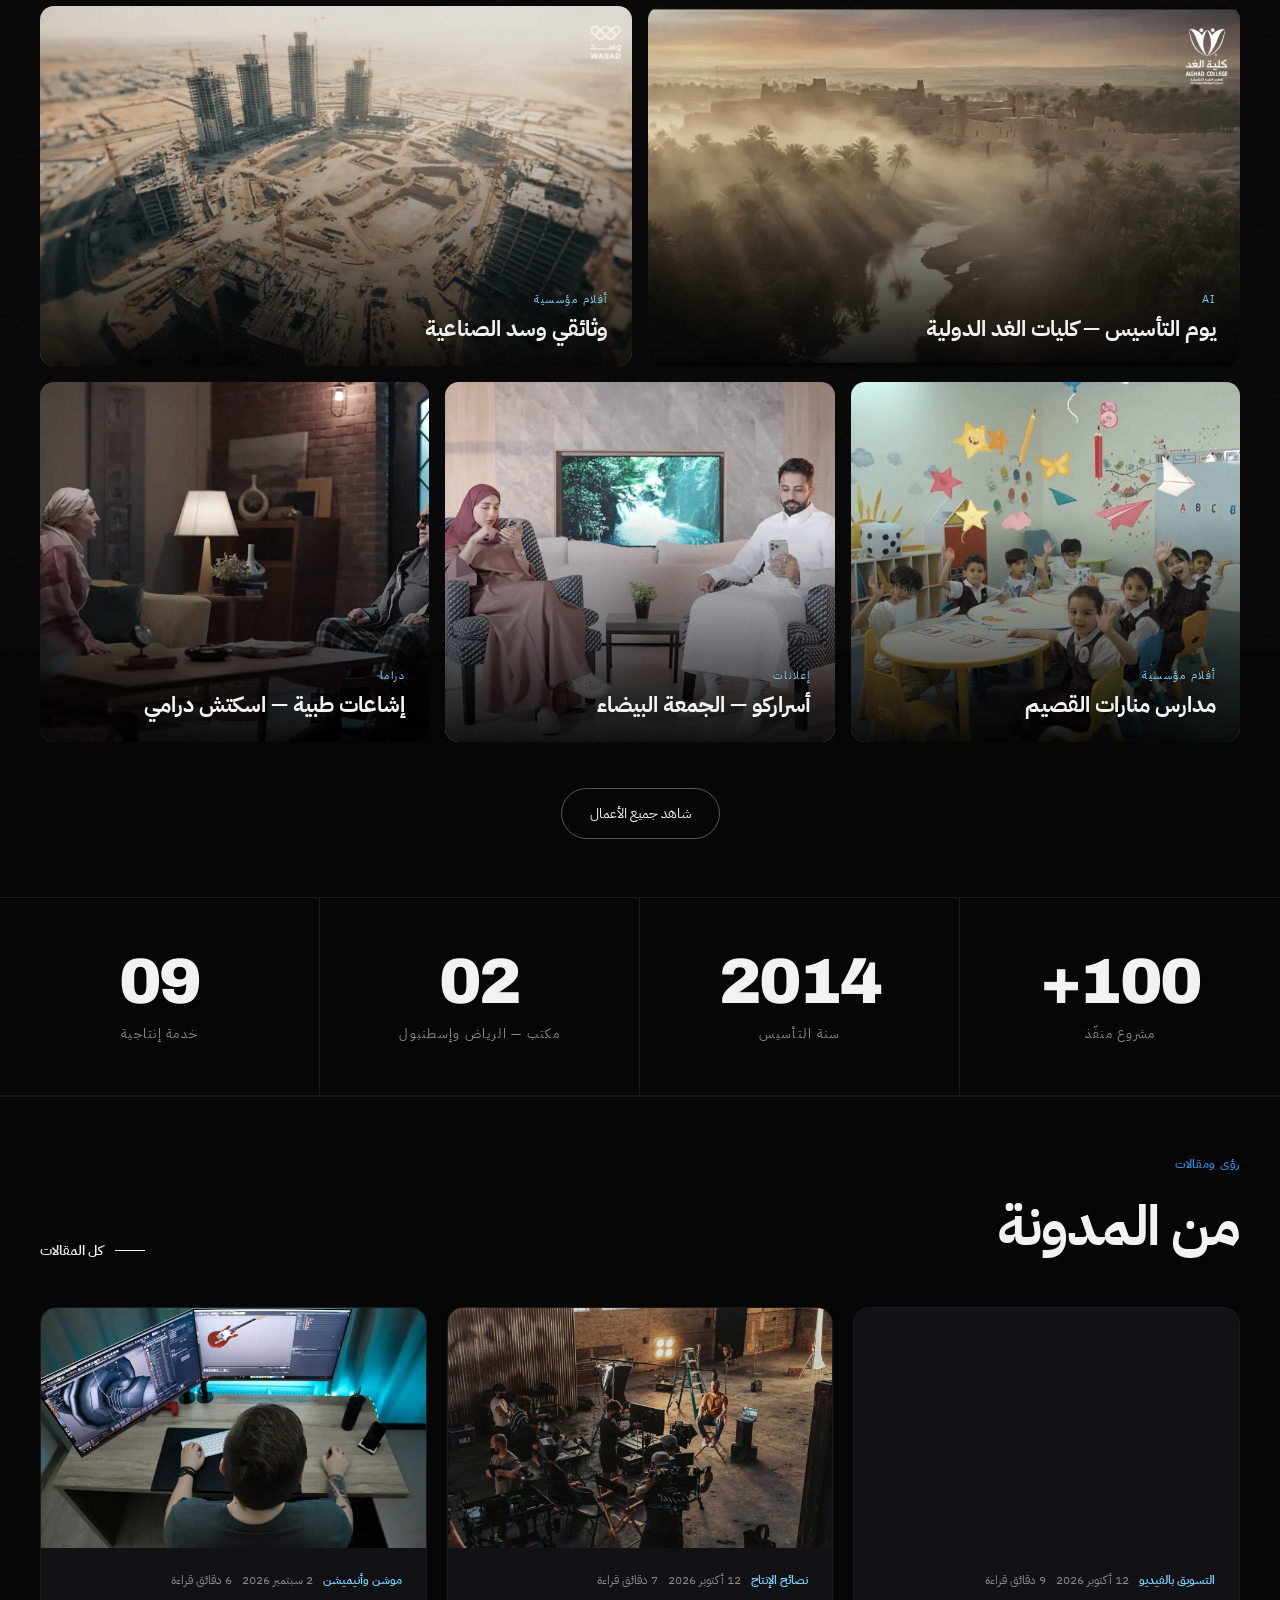
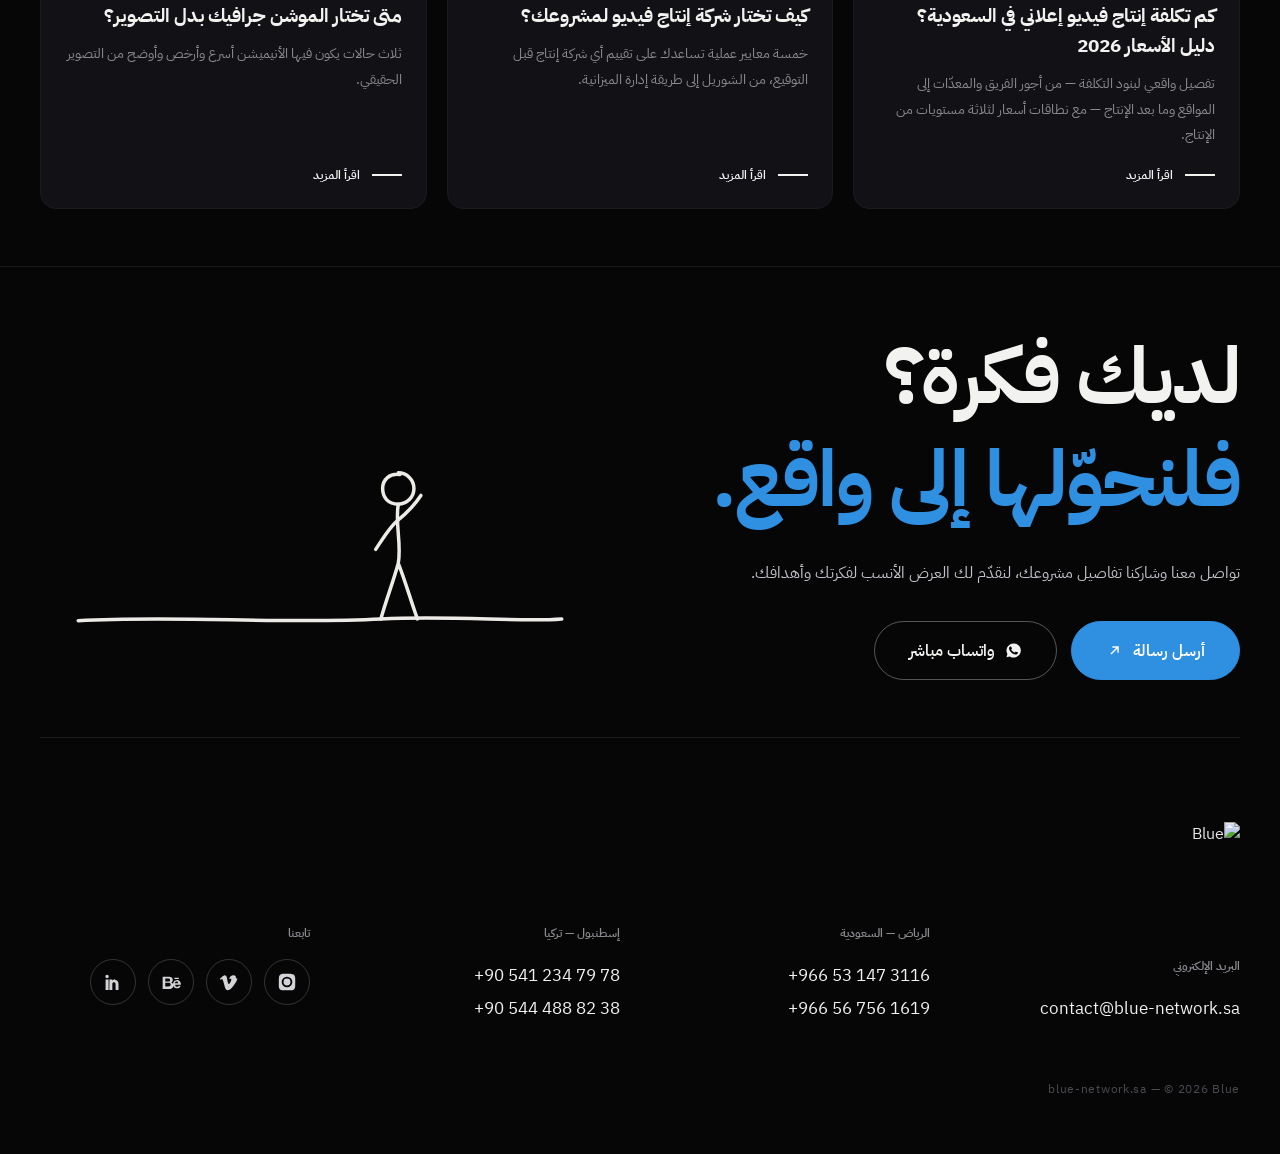
==== commit c3f86d02: "Showreel plays with sound on mobile: self-hosted video started from the button tap - Homepage opens " ====
--- a/index.html
+++ b/index.html
@@ -53,6 +53,15 @@
 .hero .row{margin-top:40px;display:flex;gap:14px;flex-wrap:wrap;opacity:0;animation:fade 1s var(--ease) .75s forwards}
 .hero .reelbtn{margin-inline-start:auto}
 .hero .reelbtn svg{width:15px;height:15px;flex:none}
+/* الشوريل: يُعرض فوق الصفحة ويبدأ بالصوت من ضغطة الزر نفسها (مطلوب على الموبايل) */
+.reelov{position:fixed;inset:0;z-index:200;background:#000;display:grid;place-items:center;opacity:0;transition:opacity .35s}
+.reelov.on{opacity:1}
+.reelov video{width:100%;height:100%;object-fit:contain;background:#000}
+.reelov .x{position:absolute;top:max(16px,env(safe-area-inset-top));inset-inline-end:16px;z-index:2;width:44px;height:44px;
+  border-radius:50%;border:1px solid rgba(255,255,255,.3);background:rgba(0,0,0,.45);color:#fff;display:grid;place-items:center;cursor:pointer}
+.reelov .x svg{width:18px;height:18px}
+body.reel-open{overflow:hidden}
+body.reel-open .cur,body.reel-open .cur-ring{opacity:0}
 @media(max-width:760px){.hero .reelbtn{margin-inline-start:0}}
 .scrollhint{position:absolute;bottom:72px;inset-inline-start:var(--pad);z-index:5;display:flex;align-items:center;
   gap:12px;font-size:10px;letter-spacing:.28em;color:var(--dim)}
@@ -137,6 +146,33 @@
     v.removeAttribute('autoplay'); v.preload='none'; v.pause();
   }
 })();
+/* زر «مشاهدة الشوريل»: تشغيل فوري بالصوت. المتصفح يسمح بالصوت لأن التشغيل يبدأ داخل ضغطة الزائر */
+(()=>{
+  const btn=document.querySelector('.reelbtn'); if(!btn) return;
+  let ov=null;
+  const close=()=>{ if(!ov) return; const o=ov; ov=null;
+    o.querySelector('video').pause(); o.classList.remove('on'); document.body.classList.remove('reel-open');
+    setTimeout(()=>o.remove(),350); document.querySelector('.hero .reel')?.play().catch(()=>{}); };
+  btn.addEventListener('click',e=>{
+    if(e.metaKey||e.ctrlKey||e.shiftKey||e.button) return;   /* فتح في تبويب جديد يبقى كما هو */
+    e.preventDefault();
+    const small=matchMedia('(max-width:900px)').matches;
+    ov=document.createElement('div'); ov.className='reelov';
+    ov.innerHTML=`<video playsinline controls preload="auto" src="assets/media/showreel-${small?720:1080}.mp4"></video>
+      <button class="x" type="button" aria-label="${document.documentElement.lang==='en'?'Close':'إغلاق'}">
+      <svg viewBox="0 0 24 24" fill="none" stroke="currentColor" stroke-width="2" stroke-linecap="round"><path d="M6 6l12 12M18 6 6 18"/></svg></button>`;
+    document.body.appendChild(ov); document.body.classList.add('reel-open');
+    const v=ov.querySelector('video'); v.muted=false; v.volume=1;
+    v.play().catch(()=>{ v.muted=true; v.play().catch(()=>{}); });
+    document.querySelector('.hero .reel')?.pause();
+    requestAnimationFrame(()=>ov.classList.add('on'));
+    ov.querySelector('.x').onclick=()=>history.state?.reel ? history.back() : close();
+    v.addEventListener('ended',()=>history.state?.reel ? history.back() : close());
+    history.pushState({reel:1},'');   /* زر الرجوع في الموبايل يغلق الشوريل */
+  });
+  addEventListener('popstate',close);
+  addEventListener('keydown',e=>{ if(e.key==='Escape'&&ov) history.state?.reel ? history.back() : close(); });
+})();
 whenReady(()=>{
   const mos=document.getElementById('mosaic');
   /* المشاريع المُبرزة من لوحة التحكم (★) أولاً، ثم الباقي بترتيبه */
--- a/assets/base.css
+++ b/assets/base.css
@@ -128,7 +128,7 @@
 .crumbs span{opacity:.45}
 
 /* ═══ الموزاييك ═══ */
-.mosaic{display:grid;grid-template-columns:repeat(6,1fr);gap:16px;grid-auto-rows:172px}
+.mosaic{display:grid;grid-template-columns:repeat(6,1fr);gap:16px;grid-auto-rows:172px;grid-auto-flow:row dense}
 .tile{position:relative;overflow:hidden;border-radius:14px;background:var(--card);
   transition:transform .7s var(--ease),opacity .45s}
 .tile img{width:100%;height:100%;object-fit:cover;transition:transform 1.2s var(--ease),filter .6s;
@@ -150,6 +150,13 @@
 .s-md{grid-column:span 2;grid-row:span 2}
 .s-wd{grid-column:span 3;grid-row:span 2}
 .s-fl{grid-column:span 6;grid-row:span 2}
+.s-pt{grid-column:span 2;grid-row:span 4}
+.s-half{grid-column:span 4;grid-row:span 2}
+.s-sq{grid-column:span 2;grid-row:span 2}
+.s-big{grid-column:span 4;grid-row:span 4}
+/* فيديو طولي أو اثنان في آخر القائمة: في المنتصف */
+.s-pt.c1{grid-column:3 / span 2}
+.s-pt.c2{grid-column:2 / span 2}
 
 /* الفلاتر */
 .filters{display:flex;gap:5px;background:rgba(255,255,255,.055);padding:6px;border-radius:12px;flex-wrap:wrap}
@@ -423,6 +430,10 @@
   .mosaic{grid-template-columns:repeat(2,1fr);grid-auto-rows:152px}
   .s-lg,.s-wd,.s-md,.s-fl{grid-column:span 2;grid-row:span 1}
   .s-lg{grid-row:span 2}
+  .s-pt{grid-column:span 1;grid-row:span 2}
+  .s-half,.s-sq{grid-column:span 1;grid-row:span 1}
+  .s-big{grid-column:span 1;grid-row:span 2}
+  .s-pt.c1,.s-pt.c2{grid-column:auto / span 1}
 }
 @media(max-width:1180px){
   header.site .mainnav{gap:20px;font-size:13.5px}
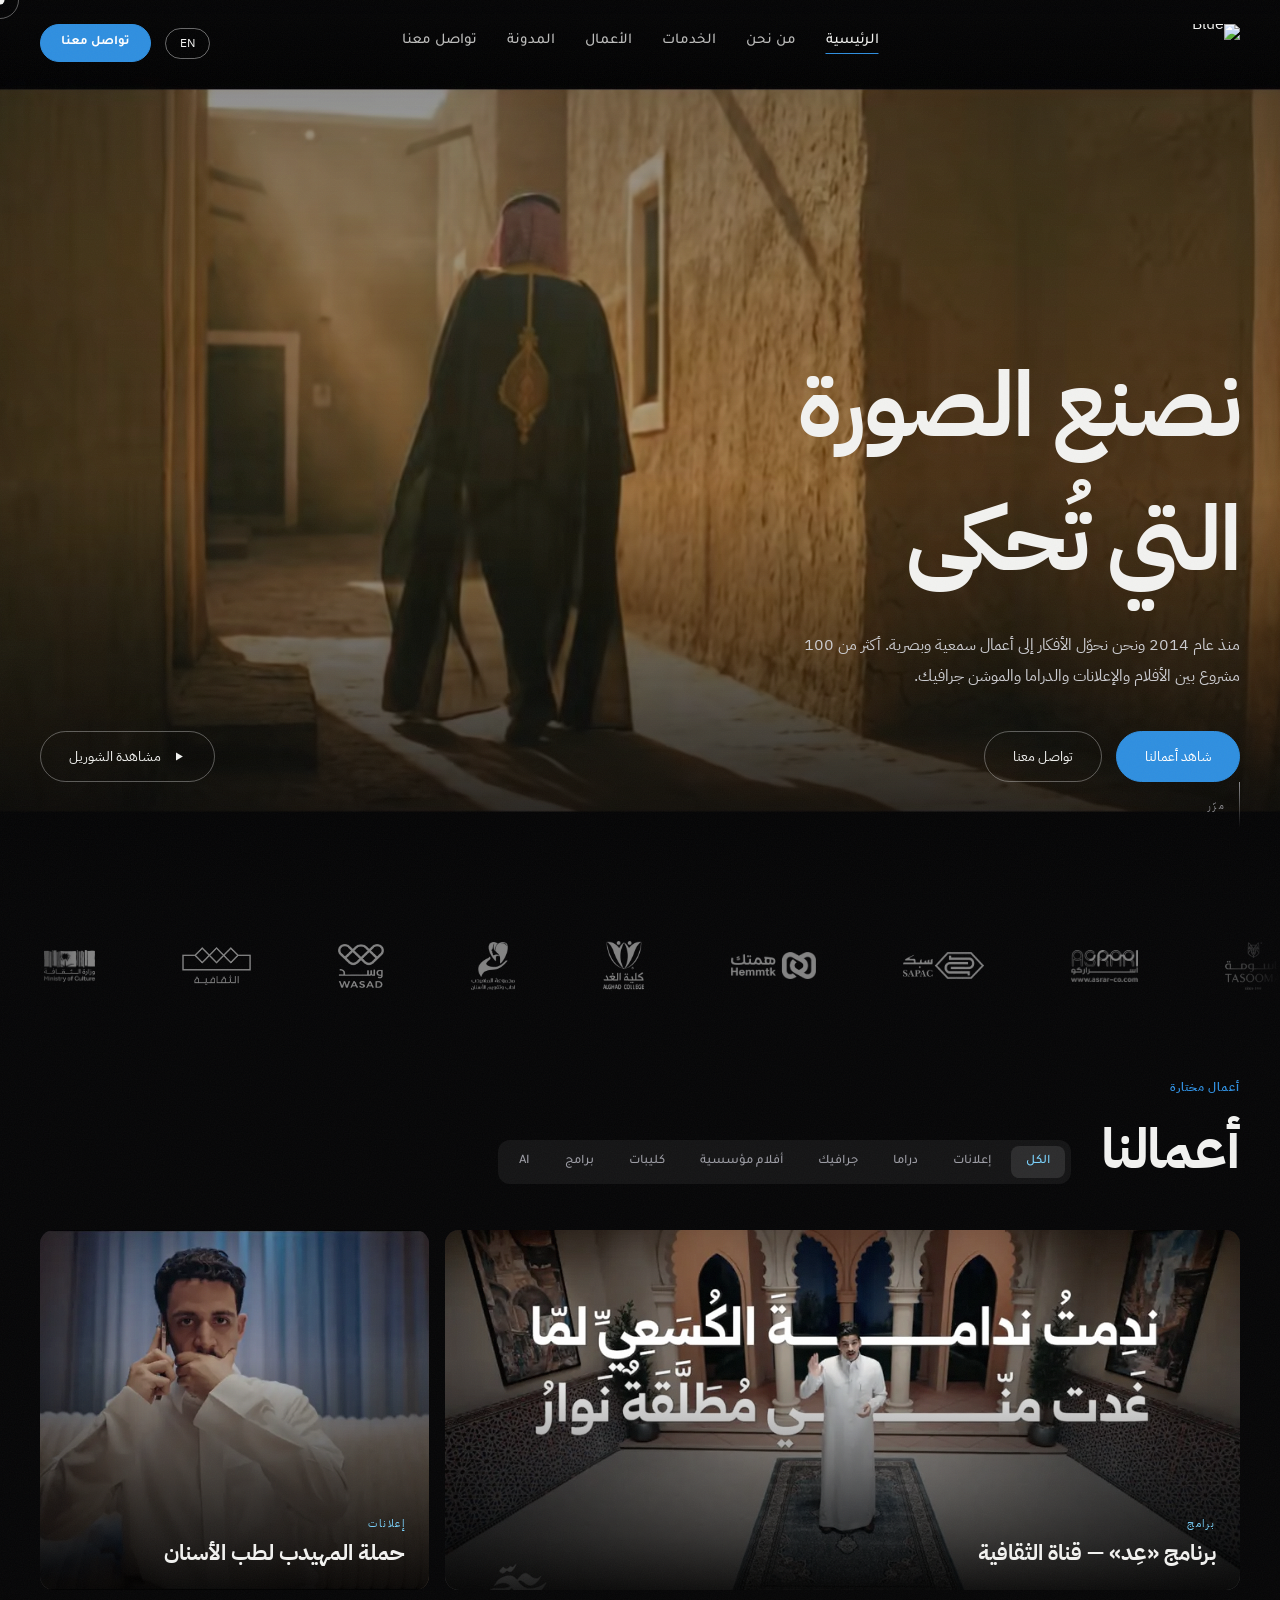
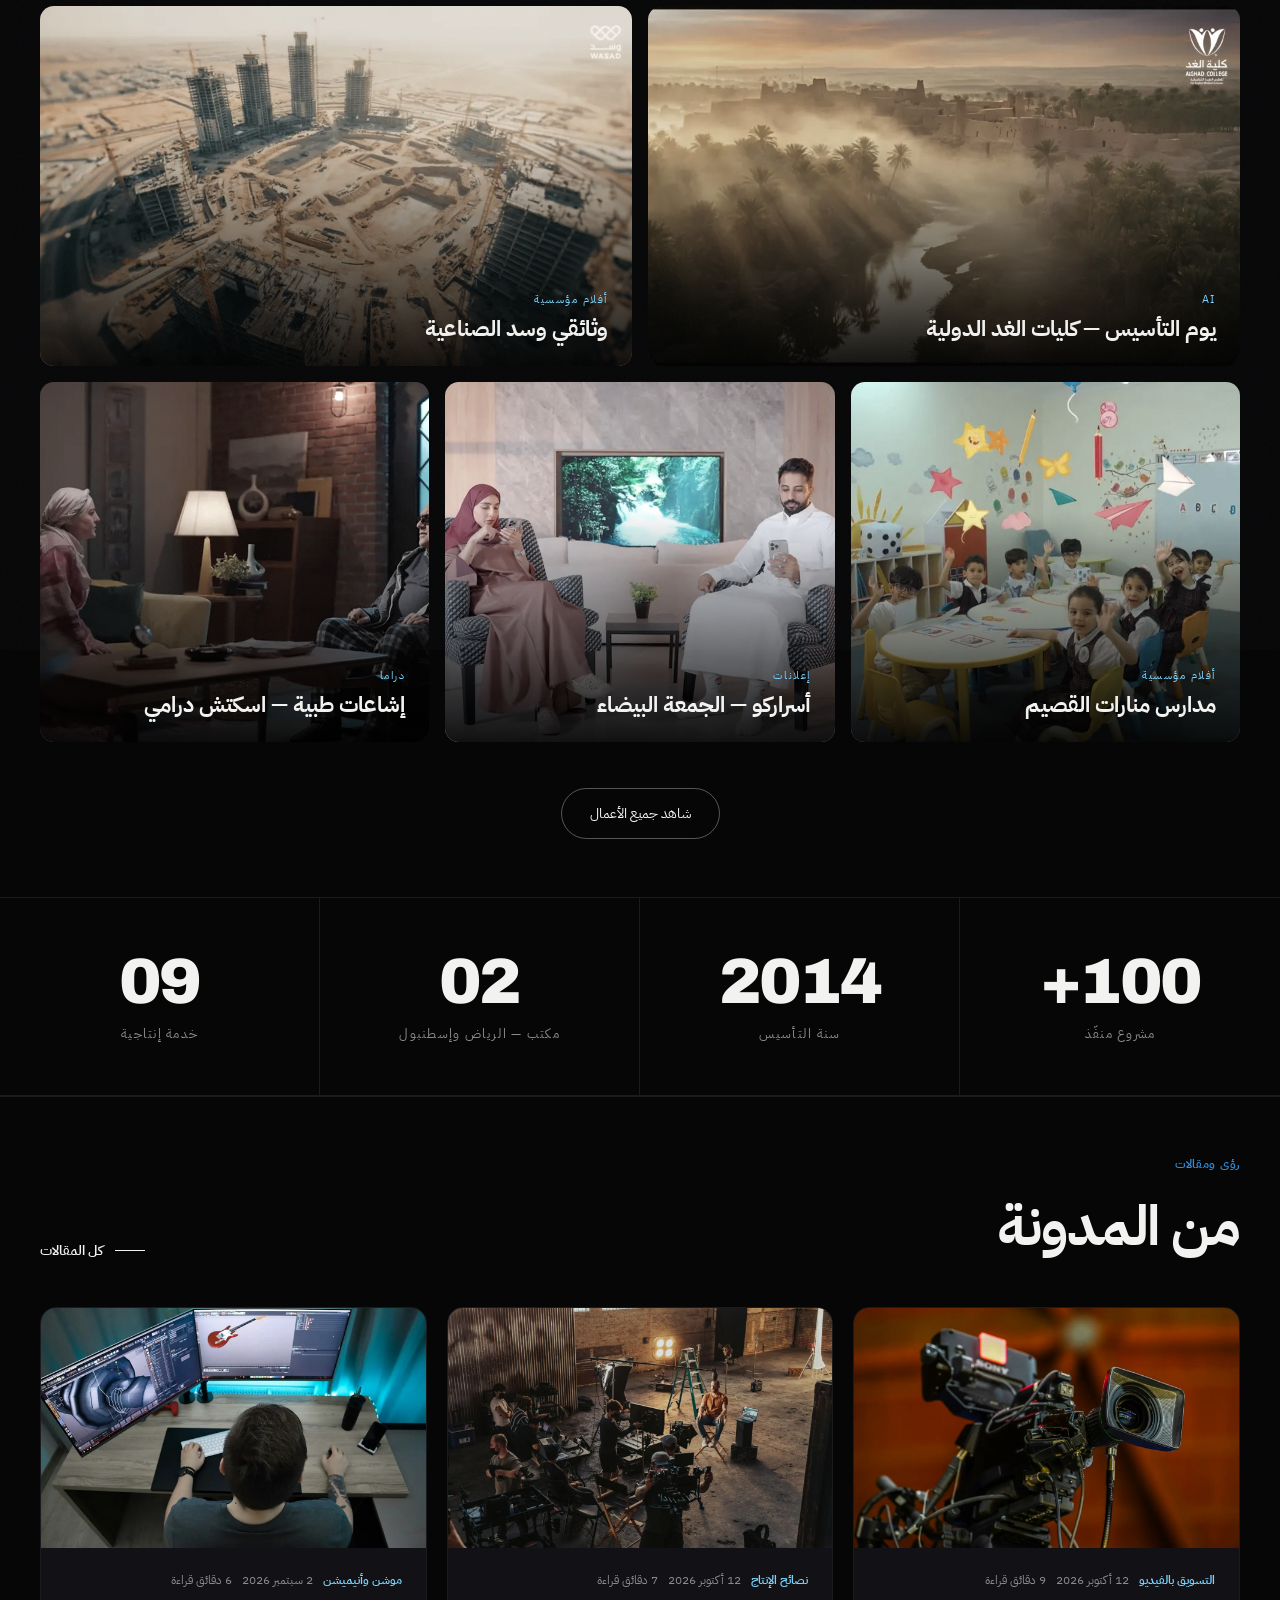
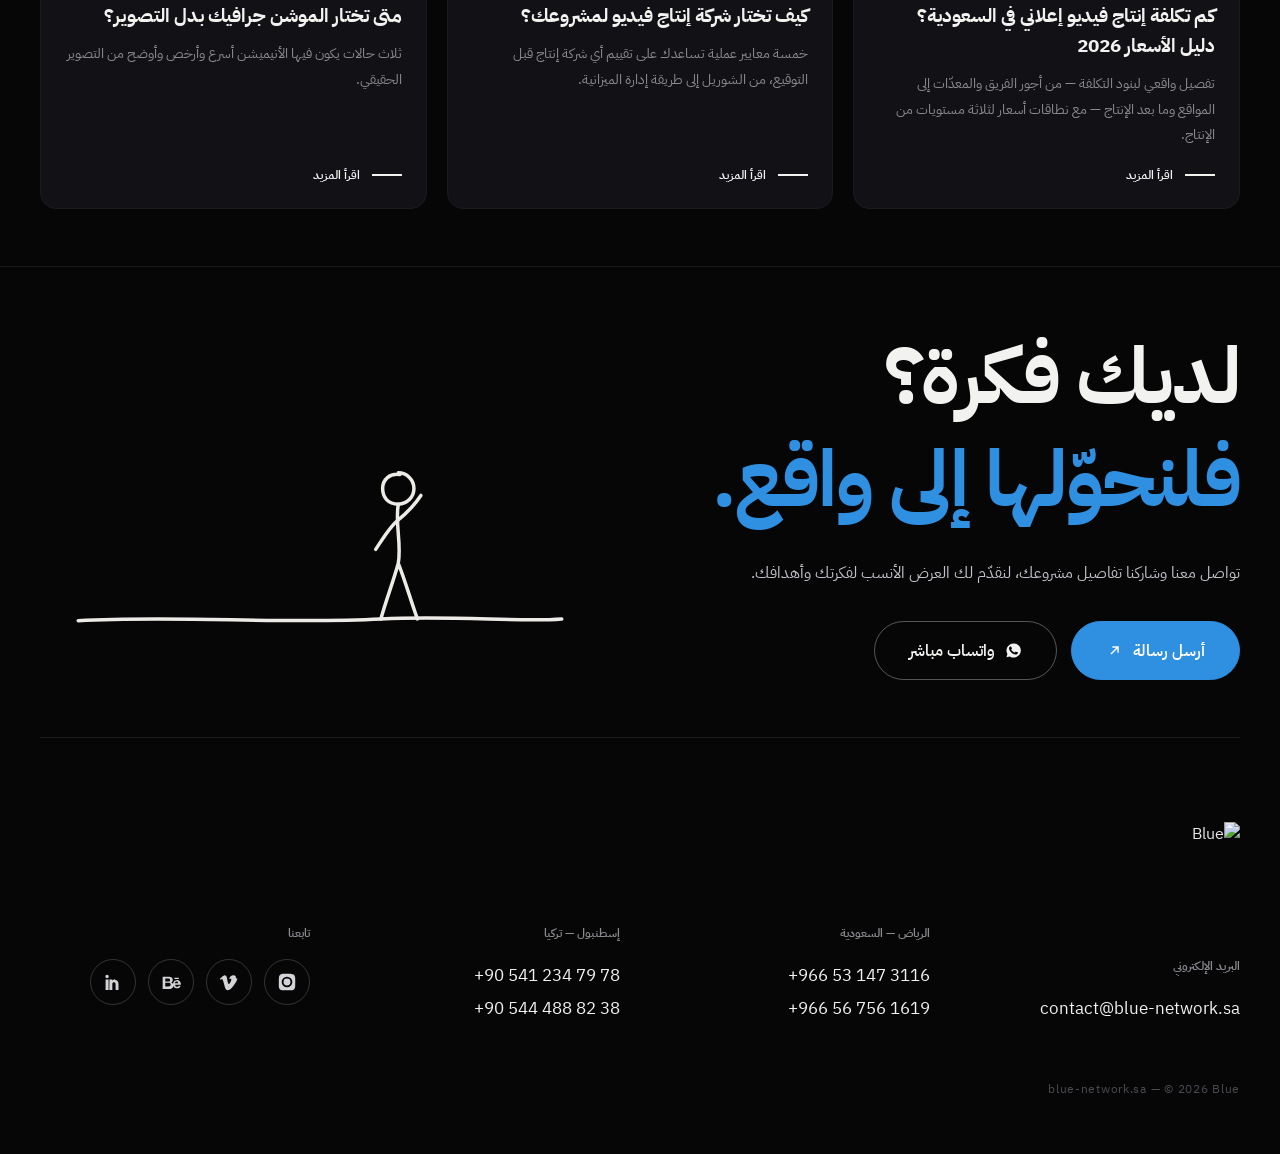
==== commit cdb91701: "Share card: logo-only image (og-v2) and new homepage description Co-Authored-By: Claude Opus 5.5 <no" ====
--- a/index.html
+++ b/index.html
@@ -12,14 +12,14 @@
 <meta property="og:type" content="website">
 <meta property="og:locale" content="ar_SA">
 <meta property="og:title" content="Blue — نصنع الصورة التي تُحكى">
-<meta property="og:description" content="بيت إنتاج في الرياض منذ 2014: إعلانات تجارية، أفلام ودراما، برامج تلفزيونية وموشن جرافيك. أكثر من 100 مشروع.">
+<meta property="og:description" content="نروي قصص العلامات التجارية والمشاريع بصرياً وفق أعلى المعايير، عبر إنتاج احترافي يبدأ من الفكرة ويصل إلى صورة متكاملة تبقى في الذاكرة.">
 <meta property="og:url" content="https://blue-network.sa/">
-<meta property="og:image" content="https://blue-network.sa/assets/og.jpg">
+<meta property="og:image" content="https://blue-network.sa/assets/og-v2.jpg">
 <meta property="og:image:width" content="1200">
 <meta property="og:image:height" content="630">
 <meta property="og:image:alt" content="Blue — نصنع الصورة التي تُحكى">
 <meta name="twitter:card" content="summary_large_image">
-<meta name="twitter:image" content="https://blue-network.sa/assets/og.jpg">
+<meta name="twitter:image" content="https://blue-network.sa/assets/og-v2.jpg">
 <link rel="preconnect" href="https://fonts.googleapis.com">
 <link rel="preconnect" href="https://fonts.gstatic.com" crossorigin>
 <link href="https://fonts.googleapis.com/css2?family=Archivo:wght@200;300;400;600;800;900&family=IBM+Plex+Sans+Arabic:wght@200;300;400;500;600;700&family=Tajawal:wght@400;500;700&display=swap" rel="stylesheet">
